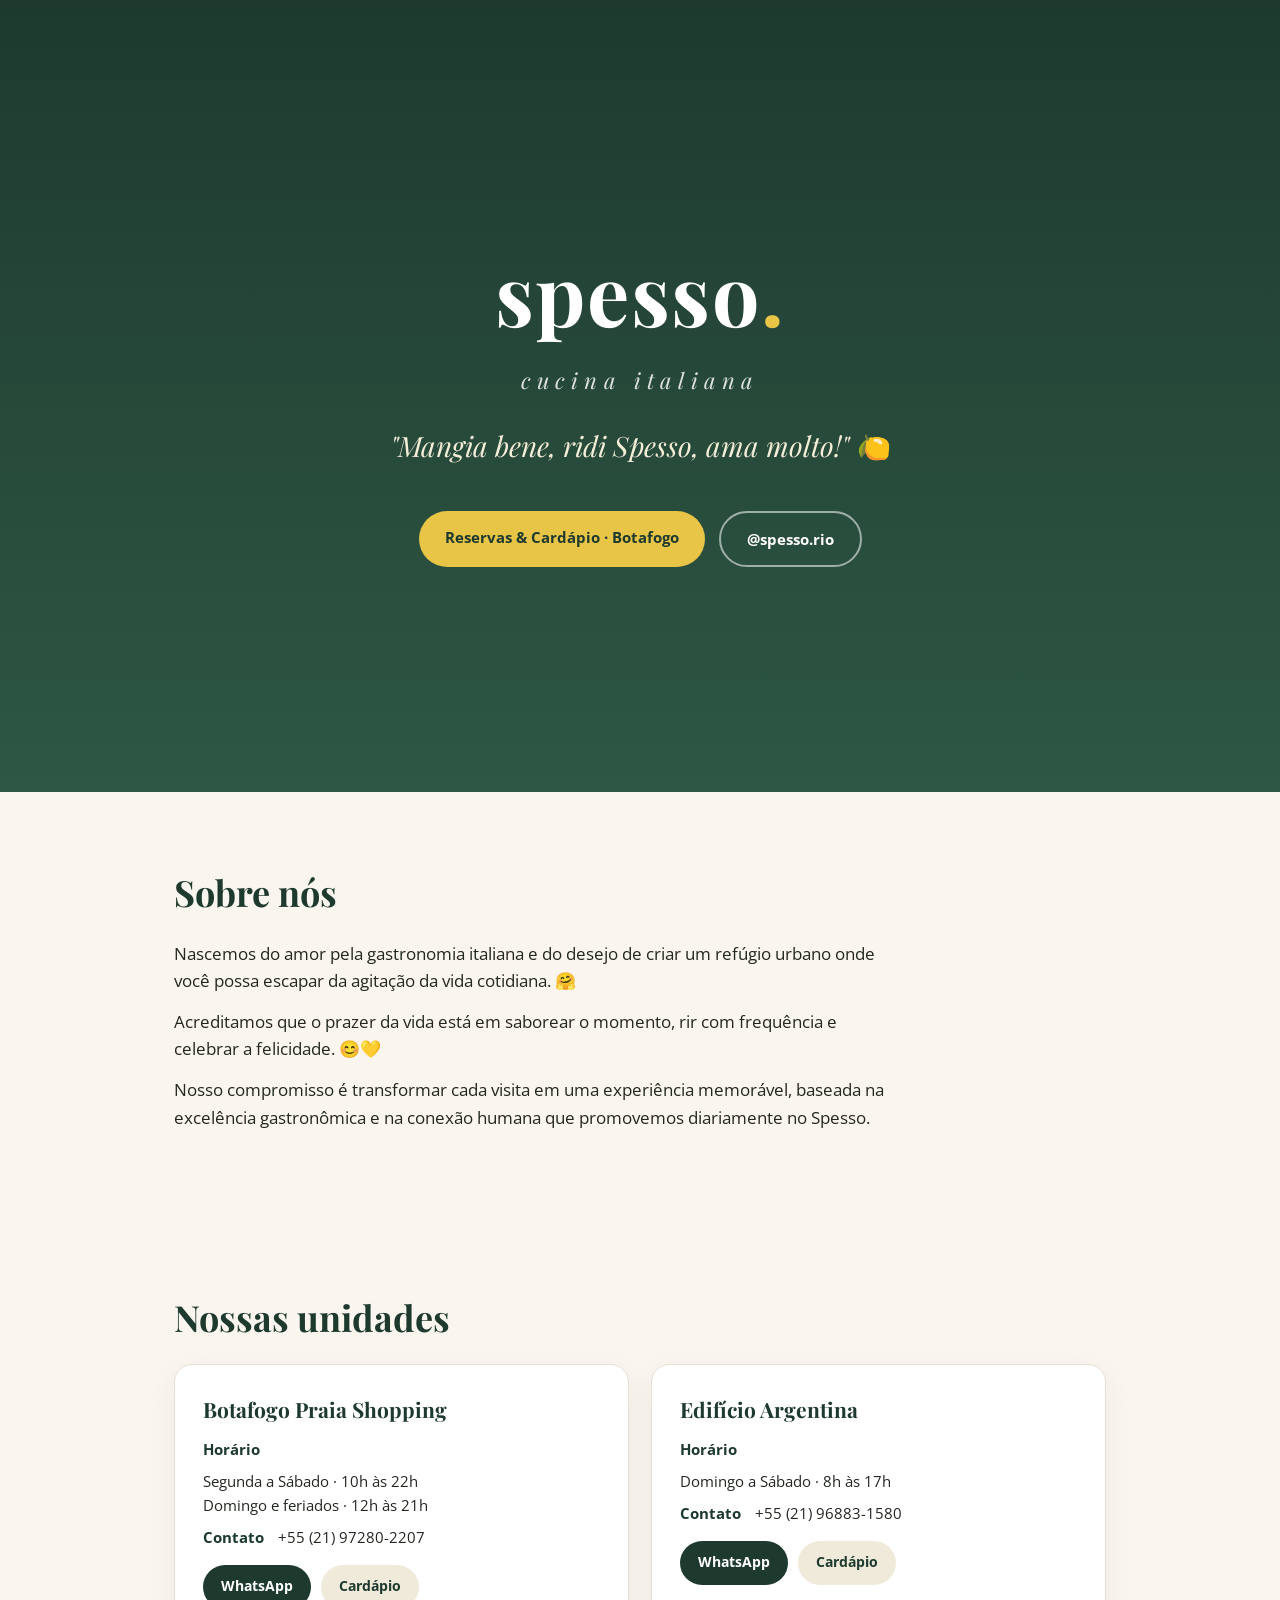
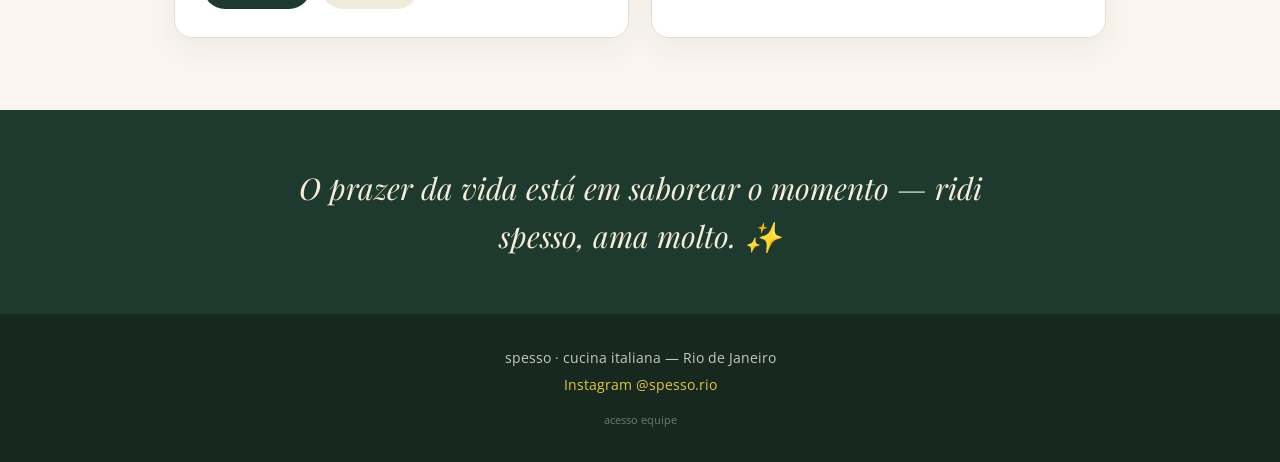
==== index.html @ 08207514 "Site institucional do Spesso — conteúdo real resgatado do arquivo de 07/06/2026 Co-Authored-By: Clau" ====
<!DOCTYPE html>
<html lang="pt-BR">
<head>
<meta charset="UTF-8"/>
<meta name="viewport" content="width=device-width,initial-scale=1"/>
<title>spesso · cucina italiana</title>
<meta name="description" content="Mangia bene, ridi Spesso, ama molto! Nascemos do amor pela gastronomia italiana e do desejo de criar um refúgio urbano. Botafogo Praia Shopping e Edifício Argentina — Rio de Janeiro."/>
<meta property="og:title" content="spesso · cucina italiana"/>
<meta property="og:description" content="Mangia bene, ridi Spesso, ama molto! 🍋 Cozinha italiana no Rio — Botafogo Praia Shopping e Edifício Argentina."/>
<meta name="theme-color" content="#1E3A2F"/>
<link rel="preconnect" href="https://fonts.googleapis.com"/>
<link href="https://fonts.googleapis.com/css2?family=Playfair+Display:ital,wght@0,500;0,700;1,500&family=Open+Sans:wght@400;600;700&display=swap" rel="stylesheet"/>
<style>
:root{--verde:#1E3A2F;--verde-claro:#2E5744;--creme:#FAF6EF;--limao:#E8C547;--tinta:#22271F;--sub:#6B7265;}
*{box-sizing:border-box;margin:0;padding:0;}
body{font-family:'Open Sans',sans-serif;background:var(--creme);color:var(--tinta);line-height:1.6;}
.hero{min-height:88vh;display:flex;flex-direction:column;align-items:center;justify-content:center;text-align:center;
  background:linear-gradient(180deg,var(--verde) 0%,var(--verde-claro) 100%);color:#fff;padding:48px 24px;}
.hero .marca{font-family:'Playfair Display',serif;font-weight:700;font-size:clamp(44px,9vw,84px);letter-spacing:.02em;}
.hero .marca span{color:var(--limao);}
.hero .cucina{font-family:'Playfair Display',serif;font-style:italic;font-size:clamp(16px,3vw,22px);opacity:.85;margin-top:4px;letter-spacing:.28em;text-transform:lowercase;}
.hero .slogan{font-family:'Playfair Display',serif;font-style:italic;font-size:clamp(19px,3.6vw,28px);margin:26px auto 8px;max-width:620px;color:#F4EDD8;}
.hero .cta{display:flex;gap:14px;flex-wrap:wrap;justify-content:center;margin-top:34px;}
.btn{display:inline-block;padding:14px 26px;border-radius:999px;font-weight:700;font-size:15px;text-decoration:none;transition:transform .15s ease;}
.btn:hover{transform:translateY(-2px);}
.btn-limao{background:var(--limao);color:var(--verde);}
.btn-borda{border:2px solid rgba(255,255,255,.55);color:#fff;}
section{max-width:980px;margin:0 auto;padding:72px 24px;}
h2{font-family:'Playfair Display',serif;font-size:clamp(26px,4.5vw,36px);color:var(--verde);margin-bottom:18px;}
.sobre p{font-size:17px;max-width:720px;margin-bottom:14px;}
.unidades{display:grid;grid-template-columns:repeat(auto-fit,minmax(280px,1fr));gap:22px;margin-top:10px;}
.unidade{background:#fff;border:1px solid #E7E0D2;border-radius:18px;padding:28px;box-shadow:0 10px 30px rgba(30,58,47,.06);}
.unidade h3{font-family:'Playfair Display',serif;color:var(--verde);font-size:21px;margin-bottom:10px;}
.unidade .linha{display:flex;gap:10px;align-items:flex-start;margin:8px 0;font-size:15px;color:var(--tinta);}
.unidade .linha b{color:var(--verde);}
.unidade .acoes{display:flex;gap:10px;flex-wrap:wrap;margin-top:16px;}
.btn-verde{background:var(--verde);color:#fff;font-size:13.5px;padding:11px 18px;}
.btn-suave{background:#F0EADB;color:var(--verde);font-size:13.5px;padding:11px 18px;}
.faixa{background:var(--verde);color:#F4EDD8;text-align:center;padding:54px 24px;}
.faixa .frase{font-family:'Playfair Display',serif;font-style:italic;font-size:clamp(20px,3.6vw,30px);max-width:700px;margin:0 auto;}
footer{background:#17281F;color:rgba(255,255,255,.75);text-align:center;padding:34px 24px;font-size:13.5px;}
footer a{color:var(--limao);text-decoration:none;}
footer .equipe{display:block;margin-top:14px;font-size:11px;opacity:.5;}
footer .equipe a{color:inherit;}
@media (prefers-reduced-motion: reduce){*{transition:none!important;}}
</style>
</head>
<body>

<div class="hero">
  <div class="marca">spesso<span>.</span></div>
  <div class="cucina">cucina italiana</div>
  <p class="slogan">"Mangia bene, ridi Spesso, ama molto!" 🍋</p>
  <div class="cta">
    <a class="btn btn-limao" href="https://wa.me/5521972802207" rel="noopener">Reservas & Cardápio · Botafogo</a>
    <a class="btn btn-borda" href="https://instagram.com/spesso.rio" rel="noopener">@spesso.rio</a>
  </div>
</div>

<section class="sobre">
  <h2>Sobre nós</h2>
  <p>Nascemos do amor pela gastronomia italiana e do desejo de criar um refúgio urbano onde você possa escapar da agitação da vida cotidiana. 🤗</p>
  <p>Acreditamos que o prazer da vida está em saborear o momento, rir com frequência e celebrar a felicidade. 😊💛</p>
  <p>Nosso compromisso é transformar cada visita em uma experiência memorável, baseada na excelência gastronômica e na conexão humana que promovemos diariamente no Spesso.</p>
</section>

<section>
  <h2>Nossas unidades</h2>
  <div class="unidades">
    <div class="unidade">
      <h3>Botafogo Praia Shopping</h3>
      <div class="linha"><b>Horário</b></div>
      <div class="linha">Segunda a Sábado · 10h às 22h<br/>Domingo e feriados · 12h às 21h</div>
      <div class="linha"><b>Contato</b>&nbsp;+55 (21) 97280-2207</div>
      <div class="acoes">
        <a class="btn btn-verde" href="https://wa.me/5521972802207" rel="noopener">WhatsApp</a>
        <a class="btn btn-suave" href="https://wa.me/5521972802207?text=Ol%C3%A1!%20Quero%20ver%20o%20card%C3%A1pio%20%F0%9F%98%8A" rel="noopener">Cardápio</a>
      </div>
    </div>
    <div class="unidade">
      <h3>Edifício Argentina</h3>
      <div class="linha"><b>Horário</b></div>
      <div class="linha">Domingo a Sábado · 8h às 17h</div>
      <div class="linha"><b>Contato</b>&nbsp;+55 (21) 96883-1580</div>
      <div class="acoes">
        <a class="btn btn-verde" href="https://wa.me/5521968831580" rel="noopener">WhatsApp</a>
        <a class="btn btn-suave" href="https://wa.me/5521968831580?text=Ol%C3%A1!%20Quero%20ver%20o%20card%C3%A1pio%20%F0%9F%98%8A" rel="noopener">Cardápio</a>
      </div>
    </div>
  </div>
</section>

<div class="faixa">
  <p class="frase">O prazer da vida está em saborear o momento — ridi spesso, ama molto. ✨</p>
</div>

<footer>
  <div>spesso · cucina italiana — Rio de Janeiro</div>
  <div style="margin-top:6px;"><a href="https://instagram.com/spesso.rio" rel="noopener">Instagram @spesso.rio</a></div>
  <span class="equipe"><a href="https://skaive.spesso.com.br" rel="noopener">acesso equipe</a></span>
</footer>

</body>
</html>
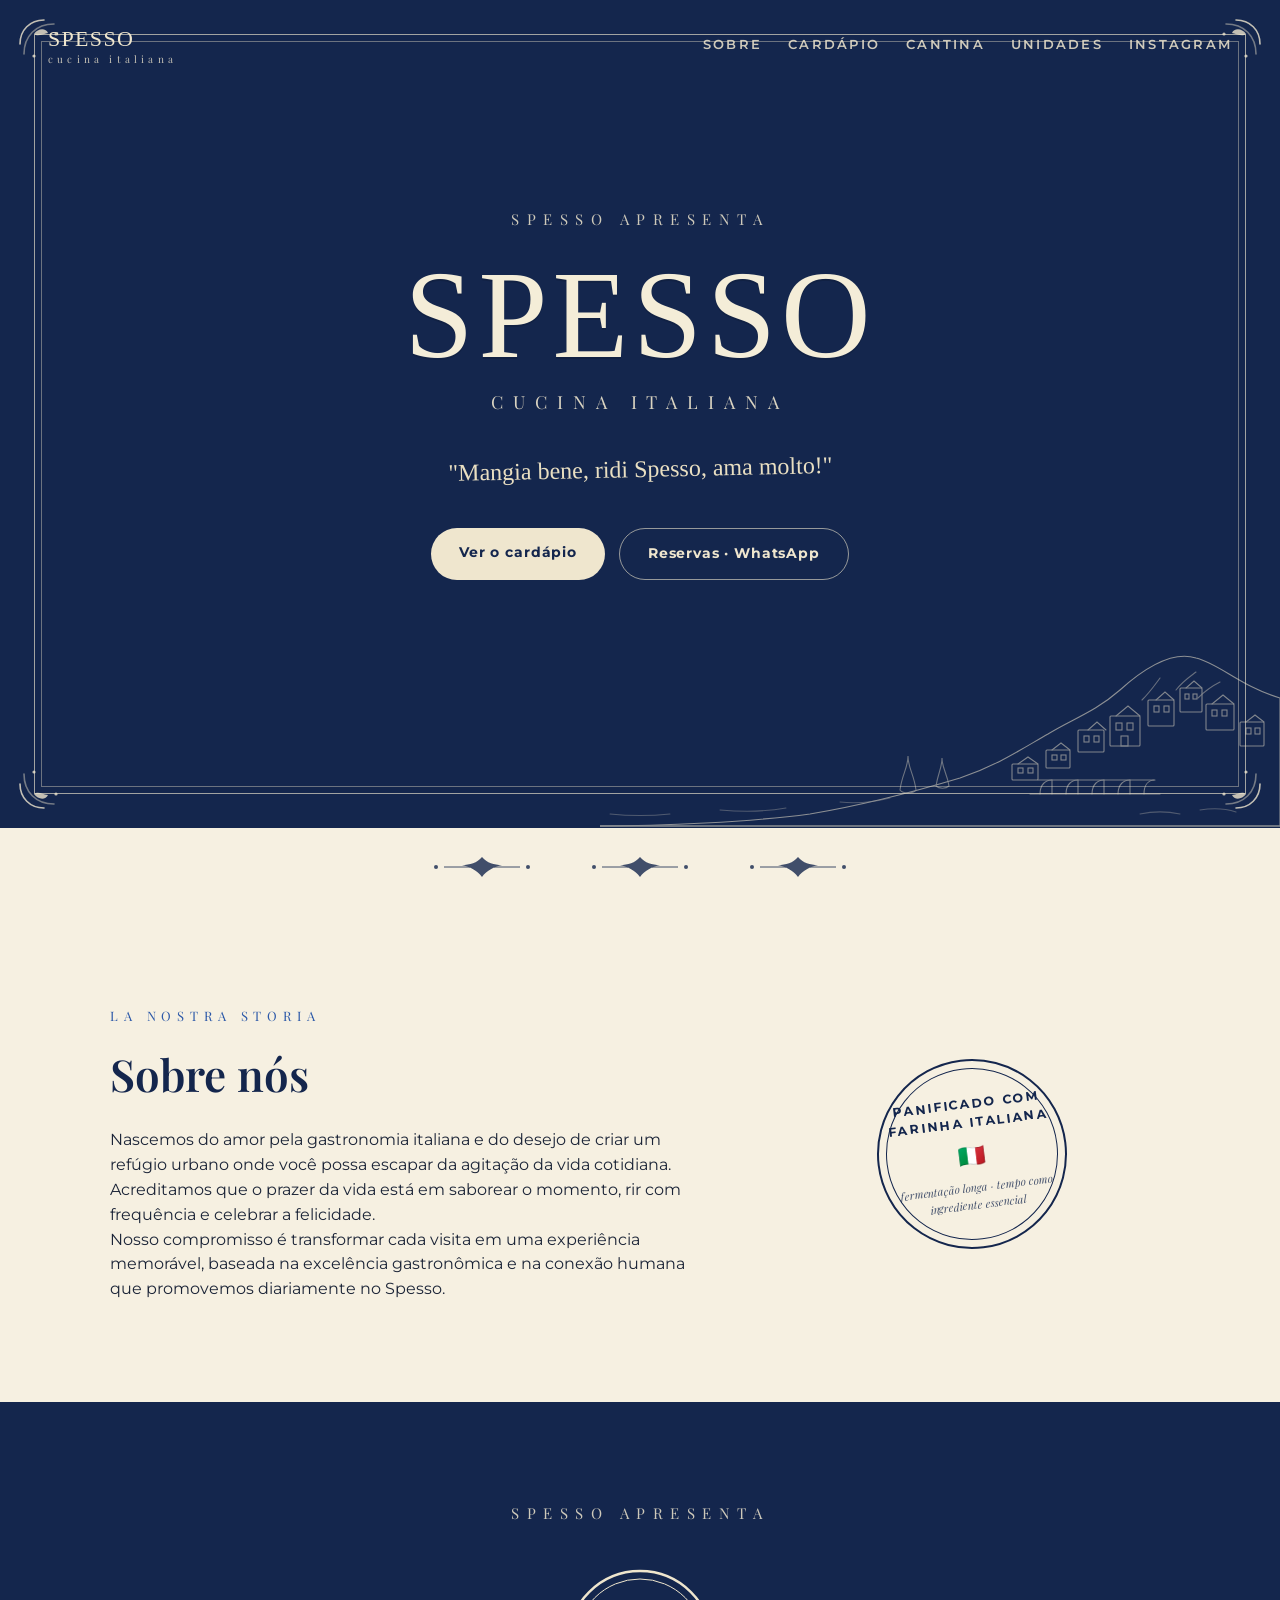
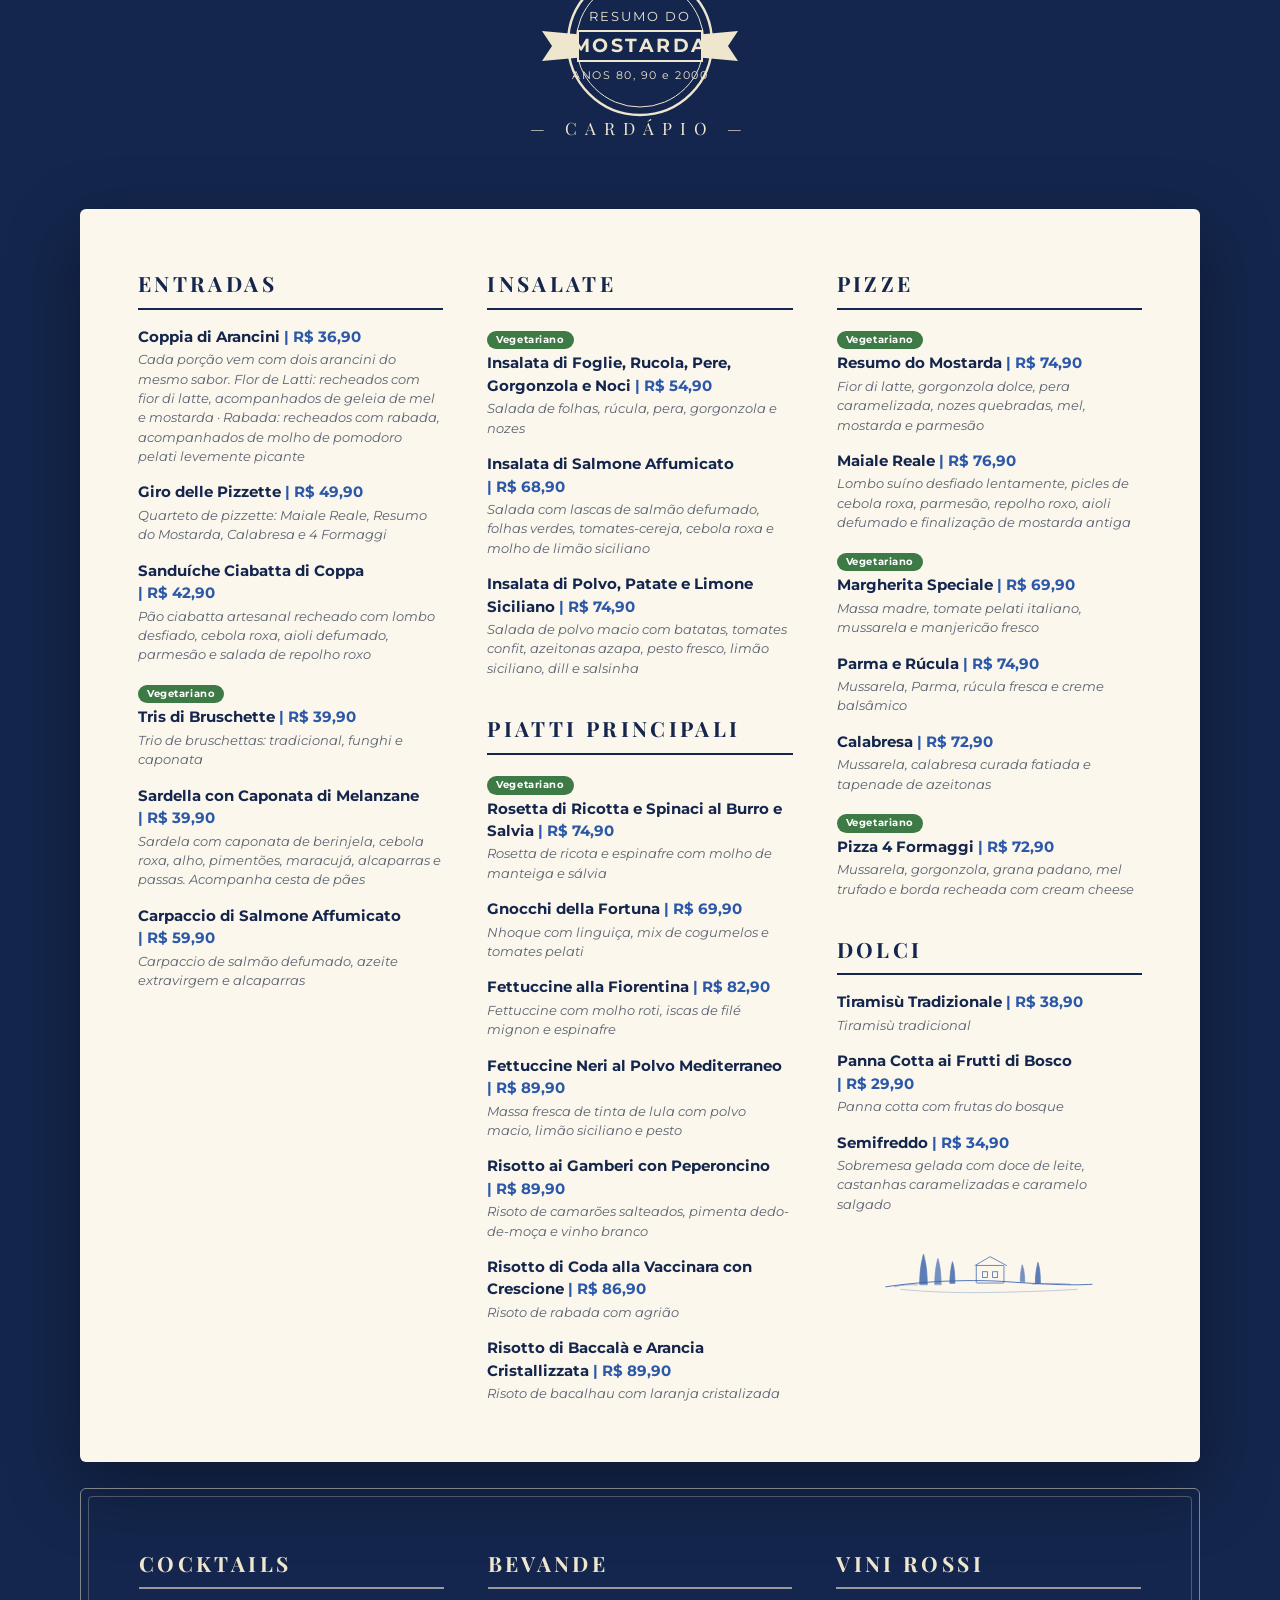
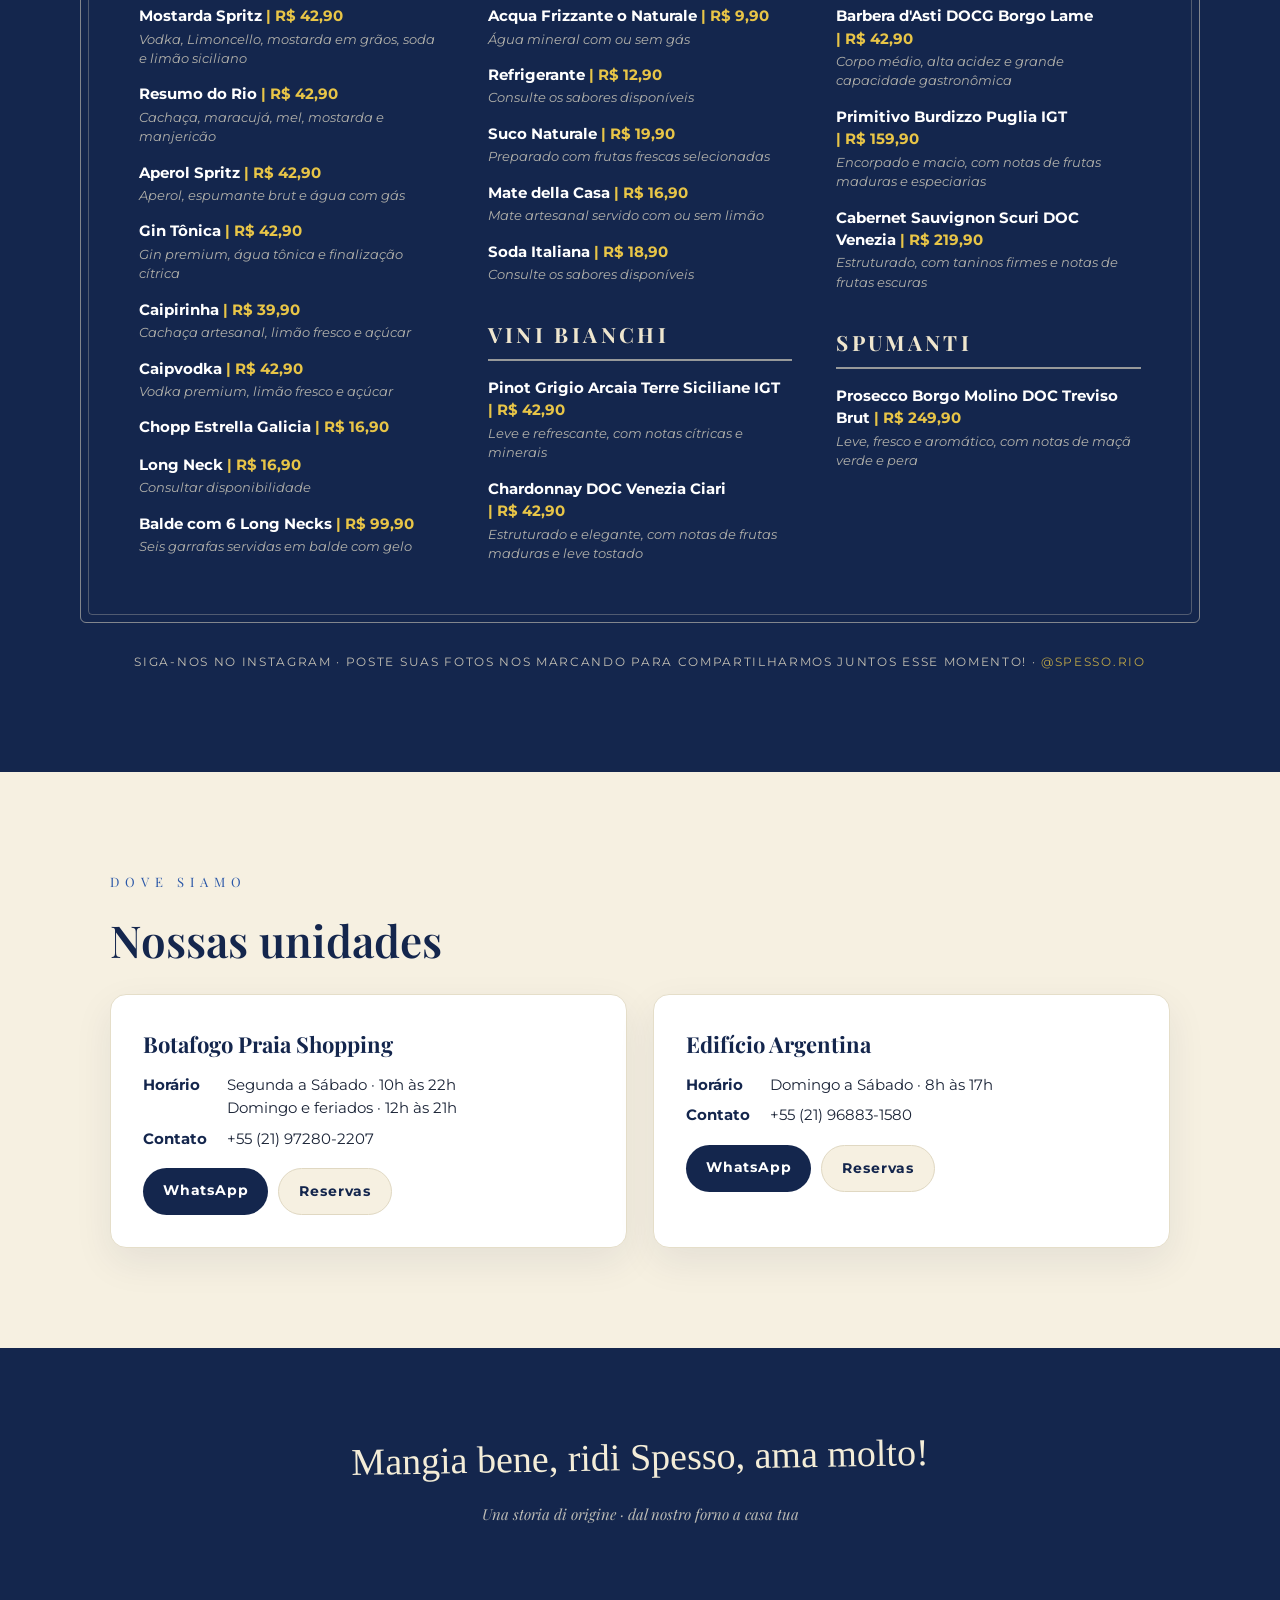
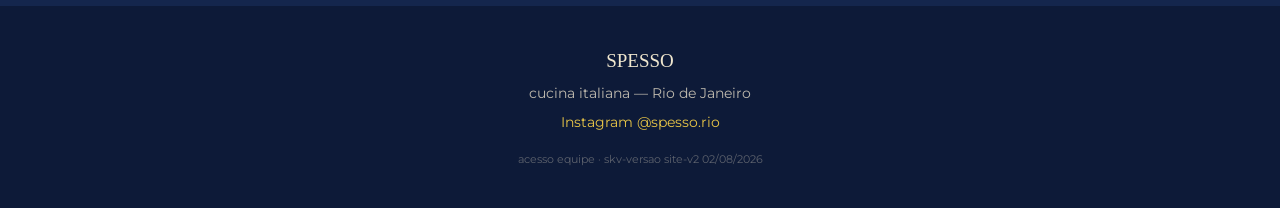
==== commit e3e055a1: "Site novo com a identidade do cardapio Resumo do Mostarda Azul-marinho + creme, ornamentos, selo do " ====
--- a/index.html
+++ b/index.html
@@ -4,100 +4,462 @@
 <meta charset="UTF-8"/>
 <meta name="viewport" content="width=device-width,initial-scale=1"/>
 <title>spesso · cucina italiana</title>
-<meta name="description" content="Mangia bene, ridi Spesso, ama molto! Nascemos do amor pela gastronomia italiana e do desejo de criar um refúgio urbano. Botafogo Praia Shopping e Edifício Argentina — Rio de Janeiro."/>
+<meta name="description" content="Mangia bene, ridi Spesso, ama molto! Cozinha italiana no Rio de Janeiro — Botafogo Praia Shopping e Edifício Argentina. Conheça o cardápio Resumo do Mostarda."/>
 <meta property="og:title" content="spesso · cucina italiana"/>
 <meta property="og:description" content="Mangia bene, ridi Spesso, ama molto! 🍋 Cozinha italiana no Rio — Botafogo Praia Shopping e Edifício Argentina."/>
-<meta name="theme-color" content="#1E3A2F"/>
+<meta name="theme-color" content="#14264D"/>
+<link rel="icon" href="data:image/svg+xml,<svg xmlns='http://www.w3.org/2000/svg' viewBox='0 0 100 100'><text y='.9em' font-size='90'>🍋</text></svg>"/>
 <link rel="preconnect" href="https://fonts.googleapis.com"/>
-<link href="https://fonts.googleapis.com/css2?family=Playfair+Display:ital,wght@0,500;0,700;1,500&family=Open+Sans:wght@400;600;700&display=swap" rel="stylesheet"/>
+<link rel="preconnect" href="https://fonts.gstatic.com" crossorigin/>
+<link href="https://fonts.googleapis.com/css2?family=Playfair+Display:ital,wght@0,500;0,600;0,700;1,500&family=Montserrat:ital,wght@0,400;0,600;0,700;1,400&family=Permanent+Marker&display=swap" rel="stylesheet"/>
 <style>
-:root{--verde:#1E3A2F;--verde-claro:#2E5744;--creme:#FAF6EF;--limao:#E8C547;--tinta:#22271F;--sub:#6B7265;}
+:root{
+  --navy:#14264D; --navy-deep:#0D1A38; --navy-line:#1E3563;
+  --paper:#F6F0E1; --paper-hi:#FBF7EC; --cream:#EFE6CE;
+  --tile:#2B58A8; --ink:#1B2437; --sub:#5C6373; --veg:#3E7A46;
+}
 *{box-sizing:border-box;margin:0;padding:0;}
-body{font-family:'Open Sans',sans-serif;background:var(--creme);color:var(--tinta);line-height:1.6;}
-.hero{min-height:88vh;display:flex;flex-direction:column;align-items:center;justify-content:center;text-align:center;
-  background:linear-gradient(180deg,var(--verde) 0%,var(--verde-claro) 100%);color:#fff;padding:48px 24px;}
-.hero .marca{font-family:'Playfair Display',serif;font-weight:700;font-size:clamp(44px,9vw,84px);letter-spacing:.02em;}
-.hero .marca span{color:var(--limao);}
-.hero .cucina{font-family:'Playfair Display',serif;font-style:italic;font-size:clamp(16px,3vw,22px);opacity:.85;margin-top:4px;letter-spacing:.28em;text-transform:lowercase;}
-.hero .slogan{font-family:'Playfair Display',serif;font-style:italic;font-size:clamp(19px,3.6vw,28px);margin:26px auto 8px;max-width:620px;color:#F4EDD8;}
-.hero .cta{display:flex;gap:14px;flex-wrap:wrap;justify-content:center;margin-top:34px;}
-.btn{display:inline-block;padding:14px 26px;border-radius:999px;font-weight:700;font-size:15px;text-decoration:none;transition:transform .15s ease;}
+html{scroll-behavior:smooth;}
+body{font-family:'Montserrat',sans-serif;background:var(--paper);color:var(--ink);line-height:1.55;}
+a{color:inherit;}
+
+/* ---------- NAV ---------- */
+nav{position:absolute;top:0;left:0;right:0;z-index:10;display:flex;align-items:center;justify-content:space-between;
+  padding:22px clamp(18px,4vw,48px);color:var(--cream);}
+nav .logo{font-family:'Permanent Marker',cursive;font-size:22px;letter-spacing:.06em;text-decoration:none;}
+nav .logo small{font-family:'Playfair Display',serif;font-size:10px;letter-spacing:.42em;display:block;margin-top:-4px;text-transform:lowercase;opacity:.8;}
+nav ul{display:flex;gap:26px;list-style:none;font-size:12.5px;font-weight:600;letter-spacing:.18em;text-transform:uppercase;}
+nav ul a{text-decoration:none;opacity:.85;}
+nav ul a:hover{opacity:1;color:#fff;}
+@media(max-width:760px){nav ul{display:none;}}
+
+/* ---------- HERO ---------- */
+.hero{position:relative;background:var(--navy);color:var(--cream);min-height:92vh;
+  display:flex;align-items:center;justify-content:center;text-align:center;overflow:hidden;padding:110px 20px 150px;}
+.hero .frame{position:absolute;inset:clamp(14px,3vw,34px);border:1.5px solid rgba(239,230,206,.65);pointer-events:none;}
+.hero .frame::after{content:"";position:absolute;inset:6px;border:.75px solid rgba(239,230,206,.4);}
+.corner{position:absolute;width:54px;height:54px;color:rgba(239,230,206,.8);}
+.corner.tl{top:14px;left:14px;} .corner.tr{top:14px;right:14px;transform:scaleX(-1);}
+.corner.bl{bottom:14px;left:14px;transform:scaleY(-1);} .corner.br{bottom:14px;right:14px;transform:scale(-1);}
+.hero-inner{position:relative;max-width:760px;}
+.apresenta{font-family:'Playfair Display',serif;font-size:clamp(12px,2vw,15px);letter-spacing:.5em;text-transform:uppercase;opacity:.85;margin-bottom:26px;}
+.wordmark{font-family:'Permanent Marker',cursive;font-size:clamp(64px,13vw,124px);line-height:.95;letter-spacing:.04em;color:#F4EDD8;text-shadow:0 2px 0 rgba(0,0,0,.12);}
+.wordmark-sub{font-family:'Playfair Display',serif;font-size:clamp(13px,2.4vw,18px);letter-spacing:.55em;text-transform:uppercase;margin-top:14px;opacity:.9;}
+.slogan{font-family:'Permanent Marker',cursive;font-size:clamp(17px,3vw,24px);margin:34px auto 0;max-width:520px;color:#E9DFC2;transform:rotate(-1.2deg);}
+.hero .cta{display:flex;gap:14px;flex-wrap:wrap;justify-content:center;margin-top:40px;}
+.btn{display:inline-block;padding:14px 28px;border-radius:999px;font-weight:700;font-size:14px;letter-spacing:.06em;text-decoration:none;transition:transform .15s ease, background .15s ease;}
 .btn:hover{transform:translateY(-2px);}
-.btn-limao{background:var(--limao);color:var(--verde);}
-.btn-borda{border:2px solid rgba(255,255,255,.55);color:#fff;}
-section{max-width:980px;margin:0 auto;padding:72px 24px;}
-h2{font-family:'Playfair Display',serif;font-size:clamp(26px,4.5vw,36px);color:var(--verde);margin-bottom:18px;}
-.sobre p{font-size:17px;max-width:720px;margin-bottom:14px;}
-.unidades{display:grid;grid-template-columns:repeat(auto-fit,minmax(280px,1fr));gap:22px;margin-top:10px;}
-.unidade{background:#fff;border:1px solid #E7E0D2;border-radius:18px;padding:28px;box-shadow:0 10px 30px rgba(30,58,47,.06);}
-.unidade h3{font-family:'Playfair Display',serif;color:var(--verde);font-size:21px;margin-bottom:10px;}
-.unidade .linha{display:flex;gap:10px;align-items:flex-start;margin:8px 0;font-size:15px;color:var(--tinta);}
-.unidade .linha b{color:var(--verde);}
-.unidade .acoes{display:flex;gap:10px;flex-wrap:wrap;margin-top:16px;}
-.btn-verde{background:var(--verde);color:#fff;font-size:13.5px;padding:11px 18px;}
-.btn-suave{background:#F0EADB;color:var(--verde);font-size:13.5px;padding:11px 18px;}
-.faixa{background:var(--verde);color:#F4EDD8;text-align:center;padding:54px 24px;}
-.faixa .frase{font-family:'Playfair Display',serif;font-style:italic;font-size:clamp(20px,3.6vw,30px);max-width:700px;margin:0 auto;}
-footer{background:#17281F;color:rgba(255,255,255,.75);text-align:center;padding:34px 24px;font-size:13.5px;}
-footer a{color:var(--limao);text-decoration:none;}
-footer .equipe{display:block;margin-top:14px;font-size:11px;opacity:.5;}
+.btn-cream{background:var(--cream);color:var(--navy);}
+.btn-line{border:1.5px solid rgba(239,230,206,.6);color:var(--cream);}
+.btn-line:hover{background:rgba(239,230,206,.12);}
+.coast{position:absolute;bottom:0;right:0;width:min(680px,88vw);opacity:.55;pointer-events:none;}
+
+/* ---------- ORNAMENT BAND ---------- */
+.band{background:var(--paper);display:flex;justify-content:center;gap:38px;padding:26px 0;overflow:hidden;color:var(--navy);}
+.band svg{flex:none;opacity:.8;}
+
+/* ---------- SOBRE ---------- */
+section{padding:clamp(56px,9vw,100px) 24px;}
+.wrap{max-width:1060px;margin:0 auto;}
+.kicker{font-family:'Playfair Display',serif;font-size:13px;letter-spacing:.45em;text-transform:uppercase;color:var(--tile);margin-bottom:14px;}
+h2{font-family:'Playfair Display',serif;font-size:clamp(30px,5vw,44px);color:var(--navy);margin-bottom:20px;font-weight:600;}
+.sobre-grid{display:grid;grid-template-columns:1.2fr .8fr;gap:clamp(30px,6vw,70px);align-items:center;}
+@media(max-width:820px){.sobre-grid{grid-template-columns:1fr;}}
+.sobre p{font-size:16.5px;margin-bottom:14px;color:#333B4E;}
+.stamp{justify-self:center;width:190px;height:190px;border-radius:50%;border:2px solid var(--navy);display:flex;flex-direction:column;
+  align-items:center;justify-content:center;text-align:center;gap:6px;color:var(--navy);position:relative;transform:rotate(-7deg);}
+.stamp::after{content:"";position:absolute;inset:7px;border:.9px solid var(--navy);border-radius:50%;}
+.stamp b{font-size:12.5px;letter-spacing:.14em;line-height:1.5;}
+.stamp .it{font-size:22px;letter-spacing:.1em;}
+.stamp span{font-family:'Playfair Display',serif;font-style:italic;font-size:11px;opacity:.75;}
+
+/* ---------- CARDÁPIO ---------- */
+.menu-sec{background:var(--navy);color:var(--cream);position:relative;}
+.menu-head{text-align:center;margin-bottom:clamp(36px,6vw,64px);}
+.menu-head .apresenta{margin-bottom:30px;}
+.badge{width:min(300px,74vw);margin:0 auto;display:block;}
+.menu-head .card-lbl{font-family:'Playfair Display',serif;letter-spacing:.5em;text-transform:uppercase;font-size:clamp(14px,2.4vw,19px);margin-top:30px;}
+.menu-head .card-lbl::before,.menu-head .card-lbl::after{content:"—";margin:0 14px;opacity:.6;}
+.paper-panel{background:var(--paper-hi);color:var(--ink);border-radius:6px;padding:clamp(28px,5vw,58px);
+  box-shadow:0 24px 70px rgba(0,0,0,.35);max-width:1120px;margin:0 auto;}
+.mcols{column-count:3;column-gap:44px;}
+@media(max-width:1000px){.mcols{column-count:2;}}
+@media(max-width:660px){.mcols{column-count:1;}}
+.mcat{break-inside:avoid;margin-bottom:34px;}
+.mcat h3{font-family:'Playfair Display',serif;font-size:21px;letter-spacing:.16em;color:var(--navy);border-bottom:2px solid var(--navy);
+  padding-bottom:8px;margin-bottom:16px;text-transform:uppercase;}
+.item{break-inside:avoid;margin-bottom:15px;}
+.item .nm{font-weight:700;font-size:14.5px;color:var(--navy);}
+.item .nm .pr{font-weight:700;color:var(--tile);white-space:nowrap;}
+.item .ds{font-size:12.5px;font-style:italic;color:var(--sub);margin-top:2px;}
+.tag-veg{display:inline-block;background:var(--veg);color:#fff;font-size:9.5px;font-weight:700;letter-spacing:.06em;
+  padding:2px 9px;border-radius:999px;margin-bottom:3px;text-transform:capitalize;}
+.paisagem{display:block;width:min(340px,70%);margin:6px auto 0;opacity:.9;}
+
+/* navy drinks panel */
+.navy-panel{max-width:1120px;margin:26px auto 0;border:1.5px solid rgba(239,230,206,.5);border-radius:6px;
+  padding:clamp(28px,5vw,58px);position:relative;}
+.navy-panel::after{content:"";position:absolute;inset:7px;border:.75px solid rgba(239,230,206,.28);border-radius:4px;pointer-events:none;}
+.navy-panel .mcat h3{color:var(--cream);border-color:rgba(239,230,206,.6);}
+.navy-panel .item .nm{color:#fff;}
+.navy-panel .item .nm .pr{color:#E8C547;}
+.navy-panel .item .ds{color:rgba(239,230,206,.72);}
+.menu-note{max-width:1120px;margin:30px auto 0;display:flex;gap:16px;align-items:center;justify-content:center;
+  font-size:12px;letter-spacing:.14em;text-transform:uppercase;opacity:.8;text-align:center;flex-wrap:wrap;}
+
+/* ---------- UNIDADES ---------- */
+.unidades{display:grid;grid-template-columns:repeat(auto-fit,minmax(300px,1fr));gap:26px;margin-top:10px;}
+.unidade{background:#fff;border:1px solid #E5DEC9;border-radius:16px;padding:32px;box-shadow:0 14px 38px rgba(20,38,77,.08);}
+.unidade h3{font-family:'Playfair Display',serif;color:var(--navy);font-size:22px;margin-bottom:12px;}
+.unidade .linha{display:flex;gap:10px;margin:7px 0;font-size:15px;}
+.unidade .linha b{color:var(--navy);min-width:74px;}
+.unidade .acoes{display:flex;gap:10px;flex-wrap:wrap;margin-top:18px;}
+.btn-navy{background:var(--navy);color:#fff;font-size:13.5px;padding:12px 20px;}
+.btn-soft{background:var(--paper);color:var(--navy);font-size:13.5px;padding:12px 20px;border:1px solid #E0D8C2;}
+
+/* ---------- FAIXA ---------- */
+.faixa{background:var(--navy);color:#F4EDD8;text-align:center;padding:clamp(50px,8vw,80px) 24px;position:relative;overflow:hidden;}
+.faixa .frase{font-family:'Permanent Marker',cursive;font-size:clamp(22px,4.4vw,38px);max-width:760px;margin:0 auto;transform:rotate(-1deg);}
+.faixa .sotto{font-family:'Playfair Display',serif;font-style:italic;font-size:15px;opacity:.75;margin-top:16px;}
+
+/* ---------- FOOTER ---------- */
+footer{background:var(--navy-deep);color:rgba(239,230,206,.78);text-align:center;padding:40px 24px;font-size:13.5px;}
+footer .fm{font-family:'Permanent Marker',cursive;font-size:19px;color:var(--cream);margin-bottom:8px;}
+footer a{color:#E8C547;text-decoration:none;}
+footer .equipe{display:block;margin-top:18px;font-size:11px;opacity:.45;}
 footer .equipe a{color:inherit;}
 @media (prefers-reduced-motion: reduce){*{transition:none!important;}}
 </style>
 </head>
 <body>
 
-<div class="hero">
-  <div class="marca">spesso<span>.</span></div>
-  <div class="cucina">cucina italiana</div>
-  <p class="slogan">"Mangia bene, ridi Spesso, ama molto!" 🍋</p>
-  <div class="cta">
-    <a class="btn btn-limao" href="https://wa.me/5521972802207" rel="noopener">Reservas & Cardápio · Botafogo</a>
-    <a class="btn btn-borda" href="https://instagram.com/spesso.rio" rel="noopener">@spesso.rio</a>
-  </div>
+<!-- ============ NAV ============ -->
+<nav>
+  <a class="logo" href="#">SPESSO<small>cucina italiana</small></a>
+  <ul>
+    <li><a href="#sobre">Sobre</a></li>
+    <li><a href="#cardapio">Cardápio</a></li>
+    <li><a href="#cantina">Cantina</a></li>
+    <li><a href="#unidades">Unidades</a></li>
+    <li><a href="https://instagram.com/spesso.rio" rel="noopener">Instagram</a></li>
+  </ul>
+</nav>
+
+<!-- ============ HERO ============ -->
+<header class="hero">
+  <div class="frame"></div>
+  <svg class="corner tl" viewBox="0 0 54 54" fill="none" stroke="currentColor" stroke-width="1.6" stroke-linecap="round">
+    <path d="M6 30 C6 16 16 6 30 6"/>
+    <path d="M10 40 C10 22 22 10 40 10" opacity=".55"/>
+    <path d="M20 20 c4 -6 12 -6 14 -1 c-6 1 -10 4 -14 1z" fill="currentColor" stroke="none"/>
+    <circle cx="42" cy="20" r="1.6" fill="currentColor" stroke="none"/>
+    <circle cx="20" cy="42" r="1.6" fill="currentColor" stroke="none"/>
+  </svg>
+  <svg class="corner tr" viewBox="0 0 54 54" fill="none" stroke="currentColor" stroke-width="1.6" stroke-linecap="round">
+    <path d="M6 30 C6 16 16 6 30 6"/>
+    <path d="M10 40 C10 22 22 10 40 10" opacity=".55"/>
+    <path d="M20 20 c4 -6 12 -6 14 -1 c-6 1 -10 4 -14 1z" fill="currentColor" stroke="none"/>
+    <circle cx="42" cy="20" r="1.6" fill="currentColor" stroke="none"/>
+    <circle cx="20" cy="42" r="1.6" fill="currentColor" stroke="none"/>
+  </svg>
+  <svg class="corner bl" viewBox="0 0 54 54" fill="none" stroke="currentColor" stroke-width="1.6" stroke-linecap="round">
+    <path d="M6 30 C6 16 16 6 30 6"/>
+    <path d="M10 40 C10 22 22 10 40 10" opacity=".55"/>
+    <path d="M20 20 c4 -6 12 -6 14 -1 c-6 1 -10 4 -14 1z" fill="currentColor" stroke="none"/>
+    <circle cx="42" cy="20" r="1.6" fill="currentColor" stroke="none"/>
+    <circle cx="20" cy="42" r="1.6" fill="currentColor" stroke="none"/>
+  </svg>
+  <svg class="corner br" viewBox="0 0 54 54" fill="none" stroke="currentColor" stroke-width="1.6" stroke-linecap="round">
+    <path d="M6 30 C6 16 16 6 30 6"/>
+    <path d="M10 40 C10 22 22 10 40 10" opacity=".55"/>
+    <path d="M20 20 c4 -6 12 -6 14 -1 c-6 1 -10 4 -14 1z" fill="currentColor" stroke="none"/>
+    <circle cx="42" cy="20" r="1.6" fill="currentColor" stroke="none"/>
+    <circle cx="20" cy="42" r="1.6" fill="currentColor" stroke="none"/>
+  </svg>
+
+  <div class="hero-inner">
+    <div class="apresenta">Spesso apresenta</div>
+    <div class="wordmark">SPESSO</div>
+    <div class="wordmark-sub">cucina italiana</div>
+    <p class="slogan">"Mangia bene, ridi Spesso, ama molto!"</p>
+    <div class="cta">
+      <a class="btn btn-cream" href="#cardapio">Ver o cardápio</a>
+      <a class="btn btn-line" href="https://wa.me/5521972802207" rel="noopener">Reservas · WhatsApp</a>
+    </div>
+  </div>
+
+  <!-- costa italiana em traço -->
+  <svg class="coast" viewBox="0 0 680 190" fill="none" stroke="#EFE6CE" stroke-width="1.1" stroke-linecap="round">
+    <path d="M0 188 L680 188" stroke-width="1.4"/>
+    <path d="M680 188 V60 C640 48 620 26 596 20 C570 12 540 34 520 52 C495 74 470 82 448 96 C420 112 396 128 360 140 C320 152 270 166 210 176 C150 184 60 188 0 188"/>
+    <path d="M596 34 c-8 6 -14 10 -20 18 M560 40 c-6 8 -10 14 -18 22 M620 44 c-8 4 -16 10 -22 16" opacity=".7"/>
+    <g opacity=".9">
+      <rect x="478" y="92" width="26" height="22" rx="1"/><rect x="484" y="98" width="5" height="6"/><rect x="494" y="98" width="5" height="6"/>
+      <rect x="510" y="78" width="30" height="30" rx="1"/><rect x="516" y="85" width="6" height="7"/><rect x="527" y="85" width="6" height="7"/><rect x="521" y="98" width="7" height="10"/>
+      <rect x="548" y="62" width="26" height="26" rx="1"/><rect x="554" y="68" width="5" height="6"/><rect x="564" y="68" width="5" height="6"/>
+      <rect x="580" y="50" width="22" height="24" rx="1"/><rect x="585" y="56" width="4" height="5"/><rect x="593" y="56" width="4" height="5"/>
+      <rect x="606" y="66" width="28" height="26" rx="1"/><rect x="612" y="72" width="5" height="6"/><rect x="622" y="72" width="5" height="6"/>
+      <rect x="640" y="84" width="24" height="24" rx="1"/><rect x="646" y="90" width="5" height="6"/><rect x="655" y="90" width="5" height="6"/>
+      <rect x="446" y="112" width="24" height="18" rx="1"/><rect x="452" y="117" width="5" height="5"/><rect x="461" y="117" width="5" height="5"/>
+      <rect x="412" y="126" width="26" height="16" rx="1"/><rect x="418" y="130" width="5" height="5"/><rect x="428" y="130" width="5" height="5"/>
+      <path d="M488 92 l9 -8 9 8 M516 78 l12 -10 12 10 M556 62 l9 -8 9 8 M586 50 l8 -7 8 7 M612 66 l11 -9 11 9 M646 84 l9 -7 9 7 M452 112 l9 -7 9 7 M418 126 l10 -7 10 7"/>
+    </g>
+    <g opacity=".85">
+      <path d="M430 156 h130 M438 142 h116" stroke-width="1"/>
+      <path d="M440 156 c0 -10 6 -14 12 -14 M466 156 c0 -10 6 -14 12 -14 M492 156 c0 -10 6 -14 12 -14 M518 156 c0 -10 6 -14 12 -14 M544 156 c0 -10 5 -14 11 -14" />
+      <path d="M452 142 v14 M478 142 v14 M504 142 v14 M530 142 v14"/>
+    </g>
+    <g opacity=".75">
+      <path d="M300 152 c2 -16 8 -22 8 -34 c0 12 6 18 8 34 c-3 4 -13 4 -16 0z"/>
+      <path d="M336 148 c2 -13 6 -18 6 -28 c0 10 5 15 7 28 c-3 3 -10 3 -13 0z"/>
+    </g>
+    <path d="M10 176 c20 2 40 2 60 0 M120 172 c24 2 44 2 66 -2 M240 164 c18 2 34 0 50 -4" opacity=".5"/>
+    <path d="M540 176 c14 -3 26 -3 40 0 M600 172 c12 -2 24 -2 36 2" opacity=".5"/>
+  </svg>
+</header>
+
+<!-- ============ ORNAMENT BAND ============ -->
+<div class="band" aria-hidden="true">
+  <svg width="120" height="26" viewBox="0 0 120 26" fill="currentColor"><path d="M60 3 c5 6 12 8 20 8 c-8 2 -15 5 -20 12 c-5 -7 -12 -10 -20 -12 c8 0 15 -2 20 -8z"/><circle cx="14" cy="13" r="2"/><circle cx="106" cy="13" r="2"/><path d="M22 13 h26 M72 13 h26" stroke="currentColor" stroke-width="1"/></svg>
+  <svg width="120" height="26" viewBox="0 0 120 26" fill="currentColor"><path d="M60 3 c5 6 12 8 20 8 c-8 2 -15 5 -20 12 c-5 -7 -12 -10 -20 -12 c8 0 15 -2 20 -8z"/><circle cx="14" cy="13" r="2"/><circle cx="106" cy="13" r="2"/><path d="M22 13 h26 M72 13 h26" stroke="currentColor" stroke-width="1"/></svg>
+  <svg width="120" height="26" viewBox="0 0 120 26" fill="currentColor"><path d="M60 3 c5 6 12 8 20 8 c-8 2 -15 5 -20 12 c-5 -7 -12 -10 -20 -12 c8 0 15 -2 20 -8z"/><circle cx="14" cy="13" r="2"/><circle cx="106" cy="13" r="2"/><path d="M22 13 h26 M72 13 h26" stroke="currentColor" stroke-width="1"/></svg>
 </div>
 
-<section class="sobre">
-  <h2>Sobre nós</h2>
-  <p>Nascemos do amor pela gastronomia italiana e do desejo de criar um refúgio urbano onde você possa escapar da agitação da vida cotidiana. 🤗</p>
-  <p>Acreditamos que o prazer da vida está em saborear o momento, rir com frequência e celebrar a felicidade. 😊💛</p>
-  <p>Nosso compromisso é transformar cada visita em uma experiência memorável, baseada na excelência gastronômica e na conexão humana que promovemos diariamente no Spesso.</p>
+<!-- ============ SOBRE ============ -->
+<section id="sobre">
+  <div class="wrap sobre-grid">
+    <div>
+      <div class="kicker">La nostra storia</div>
+      <h2>Sobre nós</h2>
+      <p>Nascemos do amor pela gastronomia italiana e do desejo de criar um refúgio urbano onde você possa escapar da agitação da vida cotidiana.</p>
+      <p>Acreditamos que o prazer da vida está em saborear o momento, rir com frequência e celebrar a felicidade.</p>
+      <p>Nosso compromisso é transformar cada visita em uma experiência memorável, baseada na excelência gastronômica e na conexão humana que promovemos diariamente no Spesso.</p>
+    </div>
+    <div class="stamp">
+      <b>PANIFICADO COM<br/>FARINHA ITALIANA</b>
+      <div class="it">🇮🇹</div>
+      <span>fermentação longa · tempo como ingrediente essencial</span>
+    </div>
+  </div>
 </section>
 
-<section>
-  <h2>Nossas unidades</h2>
-  <div class="unidades">
-    <div class="unidade">
-      <h3>Botafogo Praia Shopping</h3>
-      <div class="linha"><b>Horário</b></div>
-      <div class="linha">Segunda a Sábado · 10h às 22h<br/>Domingo e feriados · 12h às 21h</div>
-      <div class="linha"><b>Contato</b>&nbsp;+55 (21) 97280-2207</div>
-      <div class="acoes">
-        <a class="btn btn-verde" href="https://wa.me/5521972802207" rel="noopener">WhatsApp</a>
-        <a class="btn btn-suave" href="https://wa.me/5521972802207?text=Ol%C3%A1!%20Quero%20ver%20o%20card%C3%A1pio%20%F0%9F%98%8A" rel="noopener">Cardápio</a>
-      </div>
-    </div>
-    <div class="unidade">
-      <h3>Edifício Argentina</h3>
-      <div class="linha"><b>Horário</b></div>
-      <div class="linha">Domingo a Sábado · 8h às 17h</div>
-      <div class="linha"><b>Contato</b>&nbsp;+55 (21) 96883-1580</div>
-      <div class="acoes">
-        <a class="btn btn-verde" href="https://wa.me/5521968831580" rel="noopener">WhatsApp</a>
-        <a class="btn btn-suave" href="https://wa.me/5521968831580?text=Ol%C3%A1!%20Quero%20ver%20o%20card%C3%A1pio%20%F0%9F%98%8A" rel="noopener">Cardápio</a>
-      </div>
-    </div>
+<!-- ============ CARDÁPIO ============ -->
+<section class="menu-sec" id="cardapio">
+  <div class="menu-head">
+    <div class="apresenta">Spesso apresenta</div>
+    <svg class="badge" viewBox="0 0 300 190" fill="none">
+      <circle cx="150" cy="88" r="72" stroke="#EFE6CE" stroke-width="2.4"/>
+      <circle cx="150" cy="88" r="64" stroke="#EFE6CE" stroke-width="1"/>
+      <text x="150" y="66" text-anchor="middle" fill="#EFE6CE" font-family="Montserrat,sans-serif" font-size="13" letter-spacing="2">RESUMO DO</text>
+      <polygon points="52,76 96,80 96,102 52,106 62,91" fill="#EFE6CE"/>
+      <polygon points="248,76 204,80 204,102 248,106 238,91" fill="#EFE6CE"/>
+      <rect x="88" y="76" width="124" height="30" fill="#14264D" stroke="#EFE6CE" stroke-width="2"/>
+      <text x="150" y="97" text-anchor="middle" fill="#EFE6CE" font-family="Montserrat,sans-serif" font-weight="700" font-size="19" letter-spacing="2.5">MOSTARDA</text>
+      <text x="150" y="124" text-anchor="middle" fill="#EFE6CE" font-family="Montserrat,sans-serif" font-size="10.5" letter-spacing="1.5">ANOS 80, 90 e 2000</text>
+      <text x="150" y="180" text-anchor="middle" fill="#EFE6CE" font-family="Playfair Display,serif" font-size="17" letter-spacing="8">— CARDÁPIO —</text>
+    </svg>
+  </div>
+
+  <div class="paper-panel">
+    <div class="mcols">
+
+      <div class="mcat">
+        <h3>Entradas</h3>
+        <div class="item"><div class="nm">Coppia di Arancini <span class="pr">| R$ 36,90</span></div>
+          <div class="ds">Cada porção vem com dois arancini do mesmo sabor. Flor de Latti: recheados com fior di latte, acompanhados de geleia de mel e mostarda · Rabada: recheados com rabada, acompanhados de molho de pomodoro pelati levemente picante</div></div>
+        <div class="item"><div class="nm">Giro delle Pizzette <span class="pr">| R$ 49,90</span></div>
+          <div class="ds">Quarteto de pizzette: Maiale Reale, Resumo do Mostarda, Calabresa e 4 Formaggi</div></div>
+        <div class="item"><div class="nm">Sanduíche Ciabatta di Coppa <span class="pr">| R$ 42,90</span></div>
+          <div class="ds">Pão ciabatta artesanal recheado com lombo desfiado, cebola roxa, aioli defumado, parmesão e salada de repolho roxo</div></div>
+        <div class="item"><span class="tag-veg">Vegetariano</span><div class="nm">Tris di Bruschette <span class="pr">| R$ 39,90</span></div>
+          <div class="ds">Trio de bruschettas: tradicional, funghi e caponata</div></div>
+        <div class="item"><div class="nm">Sardella con Caponata di Melanzane <span class="pr">| R$ 39,90</span></div>
+          <div class="ds">Sardela com caponata de berinjela, cebola roxa, alho, pimentões, maracujá, alcaparras e passas. Acompanha cesta de pães</div></div>
+        <div class="item"><div class="nm">Carpaccio di Salmone Affumicato <span class="pr">| R$ 59,90</span></div>
+          <div class="ds">Carpaccio de salmão defumado, azeite extravirgem e alcaparras</div></div>
+      </div>
+
+      <div class="mcat">
+        <h3>Insalate</h3>
+        <div class="item"><span class="tag-veg">Vegetariano</span><div class="nm">Insalata di Foglie, Rucola, Pere, Gorgonzola e Noci <span class="pr">| R$ 54,90</span></div>
+          <div class="ds">Salada de folhas, rúcula, pera, gorgonzola e nozes</div></div>
+        <div class="item"><div class="nm">Insalata di Salmone Affumicato <span class="pr">| R$ 68,90</span></div>
+          <div class="ds">Salada com lascas de salmão defumado, folhas verdes, tomates-cereja, cebola roxa e molho de limão siciliano</div></div>
+        <div class="item"><div class="nm">Insalata di Polvo, Patate e Limone Siciliano <span class="pr">| R$ 74,90</span></div>
+          <div class="ds">Salada de polvo macio com batatas, tomates confit, azeitonas azapa, pesto fresco, limão siciliano, dill e salsinha</div></div>
+      </div>
+
+      <div class="mcat">
+        <h3>Piatti Principali</h3>
+        <div class="item"><span class="tag-veg">Vegetariano</span><div class="nm">Rosetta di Ricotta e Spinaci al Burro e Salvia <span class="pr">| R$ 74,90</span></div>
+          <div class="ds">Rosetta de ricota e espinafre com molho de manteiga e sálvia</div></div>
+        <div class="item"><div class="nm">Gnocchi della Fortuna <span class="pr">| R$ 69,90</span></div>
+          <div class="ds">Nhoque com linguiça, mix de cogumelos e tomates pelati</div></div>
+        <div class="item"><div class="nm">Fettuccine alla Fiorentina <span class="pr">| R$ 82,90</span></div>
+          <div class="ds">Fettuccine com molho roti, iscas de filé mignon e espinafre</div></div>
+        <div class="item"><div class="nm">Fettuccine Neri al Polvo Mediterraneo <span class="pr">| R$ 89,90</span></div>
+          <div class="ds">Massa fresca de tinta de lula com polvo macio, limão siciliano e pesto</div></div>
+        <div class="item"><div class="nm">Risotto ai Gamberi con Peperoncino <span class="pr">| R$ 89,90</span></div>
+          <div class="ds">Risoto de camarões salteados, pimenta dedo-de-moça e vinho branco</div></div>
+        <div class="item"><div class="nm">Risotto di Coda alla Vaccinara con Crescione <span class="pr">| R$ 86,90</span></div>
+          <div class="ds">Risoto de rabada com agrião</div></div>
+        <div class="item"><div class="nm">Risotto di Baccalà e Arancia Cristallizzata <span class="pr">| R$ 89,90</span></div>
+          <div class="ds">Risoto de bacalhau com laranja cristalizada</div></div>
+      </div>
+
+      <div class="mcat">
+        <h3>Pizze</h3>
+        <div class="item"><span class="tag-veg">Vegetariano</span><div class="nm">Resumo do Mostarda <span class="pr">| R$ 74,90</span></div>
+          <div class="ds">Fior di latte, gorgonzola dolce, pera caramelizada, nozes quebradas, mel, mostarda e parmesão</div></div>
+        <div class="item"><div class="nm">Maiale Reale <span class="pr">| R$ 76,90</span></div>
+          <div class="ds">Lombo suíno desfiado lentamente, picles de cebola roxa, parmesão, repolho roxo, aioli defumado e finalização de mostarda antiga</div></div>
+        <div class="item"><span class="tag-veg">Vegetariano</span><div class="nm">Margherita Speciale <span class="pr">| R$ 69,90</span></div>
+          <div class="ds">Massa madre, tomate pelati italiano, mussarela e manjericão fresco</div></div>
+        <div class="item"><div class="nm">Parma e Rúcula <span class="pr">| R$ 74,90</span></div>
+          <div class="ds">Mussarela, Parma, rúcula fresca e creme balsâmico</div></div>
+        <div class="item"><div class="nm">Calabresa <span class="pr">| R$ 72,90</span></div>
+          <div class="ds">Mussarela, calabresa curada fatiada e tapenade de azeitonas</div></div>
+        <div class="item"><span class="tag-veg">Vegetariano</span><div class="nm">Pizza 4 Formaggi <span class="pr">| R$ 72,90</span></div>
+          <div class="ds">Mussarela, gorgonzola, grana padano, mel trufado e borda recheada com cream cheese</div></div>
+      </div>
+
+      <div class="mcat">
+        <h3>Dolci</h3>
+        <div class="item"><div class="nm">Tiramisù Tradizionale <span class="pr">| R$ 38,90</span></div>
+          <div class="ds">Tiramisù tradicional</div></div>
+        <div class="item"><div class="nm">Panna Cotta ai Frutti di Bosco <span class="pr">| R$ 29,90</span></div>
+          <div class="ds">Panna cotta com frutas do bosque</div></div>
+        <div class="item"><div class="nm">Semifreddo <span class="pr">| R$ 34,90</span></div>
+          <div class="ds">Sobremesa gelada com doce de leite, castanhas caramelizadas e caramelo salgado</div></div>
+        <svg class="paisagem" viewBox="0 0 340 110" fill="none" stroke="#2B58A8" stroke-width="1.2" stroke-linecap="round">
+          <path d="M6 92 C70 82 150 80 200 84 C260 88 300 90 334 88" stroke-width="1.4"/>
+          <path d="M20 92 c10 -3 24 -4 36 -3 M240 88 c16 -2 40 -2 60 0" opacity=".6"/>
+          <path d="M60 88 c0 -26 4 -40 6 -48 c2 8 6 22 6 48z" fill="#2B58A8" opacity=".85"/>
+          <path d="M84 88 c0 -22 3 -34 5 -41 c2 7 5 19 5 41z" fill="#2B58A8" opacity=".7"/>
+          <path d="M108 86 c0 -18 3 -28 4 -34 c2 6 4 16 4 34z" fill="#2B58A8" opacity=".85"/>
+          <rect x="150" y="58" width="44" height="28" rx="1"/>
+          <path d="M148 58 l24 -14 26 14"/>
+          <rect x="160" y="68" width="8" height="9"/><rect x="176" y="68" width="8" height="9"/>
+          <path d="M220 84 c0 -14 2 -22 3 -27 c2 5 4 13 4 27z" fill="#2B58A8" opacity=".7"/>
+          <path d="M244 86 c0 -18 3 -27 4 -33 c2 6 4 15 4 33z" fill="#2B58A8" opacity=".85"/>
+          <path d="M30 96 c40 4 90 6 140 5 c60 -1 110 -3 140 -5" opacity=".4"/>
+        </svg>
+      </div>
+
+    </div>
+  </div>
+
+  <!-- CANTINA -->
+  <div class="navy-panel" id="cantina">
+    <div class="mcols">
+
+      <div class="mcat">
+        <h3>Cocktails</h3>
+        <div class="item"><div class="nm">Mostarda Spritz <span class="pr">| R$ 42,90</span></div>
+          <div class="ds">Vodka, Limoncello, mostarda em grãos, soda e limão siciliano</div></div>
+        <div class="item"><div class="nm">Resumo do Rio <span class="pr">| R$ 42,90</span></div>
+          <div class="ds">Cachaça, maracujá, mel, mostarda e manjericão</div></div>
+        <div class="item"><div class="nm">Aperol Spritz <span class="pr">| R$ 42,90</span></div>
+          <div class="ds">Aperol, espumante brut e água com gás</div></div>
+        <div class="item"><div class="nm">Gin Tônica <span class="pr">| R$ 42,90</span></div>
+          <div class="ds">Gin premium, água tônica e finalização cítrica</div></div>
+        <div class="item"><div class="nm">Caipirinha <span class="pr">| R$ 39,90</span></div>
+          <div class="ds">Cachaça artesanal, limão fresco e açúcar</div></div>
+        <div class="item"><div class="nm">Caipvodka <span class="pr">| R$ 42,90</span></div>
+          <div class="ds">Vodka premium, limão fresco e açúcar</div></div>
+        <div class="item"><div class="nm">Chopp Estrella Galicia <span class="pr">| R$ 16,90</span></div></div>
+        <div class="item"><div class="nm">Long Neck <span class="pr">| R$ 16,90</span></div>
+          <div class="ds">Consultar disponibilidade</div></div>
+        <div class="item"><div class="nm">Balde com 6 Long Necks <span class="pr">| R$ 99,90</span></div>
+          <div class="ds">Seis garrafas servidas em balde com gelo</div></div>
+      </div>
+
+      <div class="mcat">
+        <h3>Bevande</h3>
+        <div class="item"><div class="nm">Acqua Frizzante o Naturale <span class="pr">| R$ 9,90</span></div>
+          <div class="ds">Água mineral com ou sem gás</div></div>
+        <div class="item"><div class="nm">Refrigerante <span class="pr">| R$ 12,90</span></div>
+          <div class="ds">Consulte os sabores disponíveis</div></div>
+        <div class="item"><div class="nm">Suco Naturale <span class="pr">| R$ 19,90</span></div>
+          <div class="ds">Preparado com frutas frescas selecionadas</div></div>
+        <div class="item"><div class="nm">Mate della Casa <span class="pr">| R$ 16,90</span></div>
+          <div class="ds">Mate artesanal servido com ou sem limão</div></div>
+        <div class="item"><div class="nm">Soda Italiana <span class="pr">| R$ 18,90</span></div>
+          <div class="ds">Consulte os sabores disponíveis</div></div>
+      </div>
+
+      <div class="mcat">
+        <h3>Vini Bianchi</h3>
+        <div class="item"><div class="nm">Pinot Grigio Arcaia Terre Siciliane IGT <span class="pr">| R$ 42,90</span></div>
+          <div class="ds">Leve e refrescante, com notas cítricas e minerais</div></div>
+        <div class="item"><div class="nm">Chardonnay DOC Venezia Ciari <span class="pr">| R$ 42,90</span></div>
+          <div class="ds">Estruturado e elegante, com notas de frutas maduras e leve tostado</div></div>
+      </div>
+
+      <div class="mcat">
+        <h3>Vini Rossi</h3>
+        <div class="item"><div class="nm">Barbera d'Asti DOCG Borgo Lame <span class="pr">| R$ 42,90</span></div>
+          <div class="ds">Corpo médio, alta acidez e grande capacidade gastronômica</div></div>
+        <div class="item"><div class="nm">Primitivo Burdizzo Puglia IGT <span class="pr">| R$ 159,90</span></div>
+          <div class="ds">Encorpado e macio, com notas de frutas maduras e especiarias</div></div>
+        <div class="item"><div class="nm">Cabernet Sauvignon Scuri DOC Venezia <span class="pr">| R$ 219,90</span></div>
+          <div class="ds">Estruturado, com taninos firmes e notas de frutas escuras</div></div>
+      </div>
+
+      <div class="mcat">
+        <h3>Spumanti</h3>
+        <div class="item"><div class="nm">Prosecco Borgo Molino DOC Treviso Brut <span class="pr">| R$ 249,90</span></div>
+          <div class="ds">Leve, fresco e aromático, com notas de maçã verde e pera</div></div>
+      </div>
+
+    </div>
+  </div>
+
+  <div class="menu-note">
+    <span>Siga-nos no Instagram · poste suas fotos nos marcando para compartilharmos juntos esse momento! · <a href="https://instagram.com/spesso.rio" rel="noopener" style="color:#E8C547;text-decoration:none;">@spesso.rio</a></span>
   </div>
 </section>
 
+<!-- ============ UNIDADES ============ -->
+<section id="unidades">
+  <div class="wrap">
+    <div class="kicker">Dove siamo</div>
+    <h2>Nossas unidades</h2>
+    <div class="unidades">
+      <div class="unidade">
+        <h3>Botafogo Praia Shopping</h3>
+        <div class="linha"><b>Horário</b><span>Segunda a Sábado · 10h às 22h<br/>Domingo e feriados · 12h às 21h</span></div>
+        <div class="linha"><b>Contato</b><span>+55 (21) 97280-2207</span></div>
+        <div class="acoes">
+          <a class="btn btn-navy" href="https://wa.me/5521972802207" rel="noopener">WhatsApp</a>
+          <a class="btn btn-soft" href="https://wa.me/5521972802207?text=Ol%C3%A1!%20Quero%20ver%20o%20card%C3%A1pio%20%F0%9F%98%8A" rel="noopener">Reservas</a>
+        </div>
+      </div>
+      <div class="unidade">
+        <h3>Edifício Argentina</h3>
+        <div class="linha"><b>Horário</b><span>Domingo a Sábado · 8h às 17h</span></div>
+        <div class="linha"><b>Contato</b><span>+55 (21) 96883-1580</span></div>
+        <div class="acoes">
+          <a class="btn btn-navy" href="https://wa.me/5521968831580" rel="noopener">WhatsApp</a>
+          <a class="btn btn-soft" href="https://wa.me/5521968831580?text=Ol%C3%A1!%20Quero%20ver%20o%20card%C3%A1pio%20%F0%9F%98%8A" rel="noopener">Reservas</a>
+        </div>
+      </div>
+    </div>
+  </div>
+</section>
+
+<!-- ============ FAIXA ============ -->
 <div class="faixa">
-  <p class="frase">O prazer da vida está em saborear o momento — ridi spesso, ama molto. ✨</p>
+  <p class="frase">Mangia bene, ridi Spesso, ama molto!</p>
+  <p class="sotto">Una storia di origine · dal nostro forno a casa tua</p>
 </div>
 
+<!-- ============ FOOTER ============ -->
 <footer>
-  <div>spesso · cucina italiana — Rio de Janeiro</div>
-  <div style="margin-top:6px;"><a href="https://instagram.com/spesso.rio" rel="noopener">Instagram @spesso.rio</a></div>
-  <span class="equipe"><a href="https://skaive.spesso.com.br" rel="noopener">acesso equipe</a></span>
+  <div class="fm">SPESSO</div>
+  <div>cucina italiana — Rio de Janeiro</div>
+  <div style="margin-top:8px;"><a href="https://instagram.com/spesso.rio" rel="noopener">Instagram @spesso.rio</a></div>
+  <span class="equipe"><a href="https://skaive.spesso.com.br" rel="noopener">acesso equipe</a> · skv-versao site-v2 02/08/2026</span>
 </footer>
 
 </body>
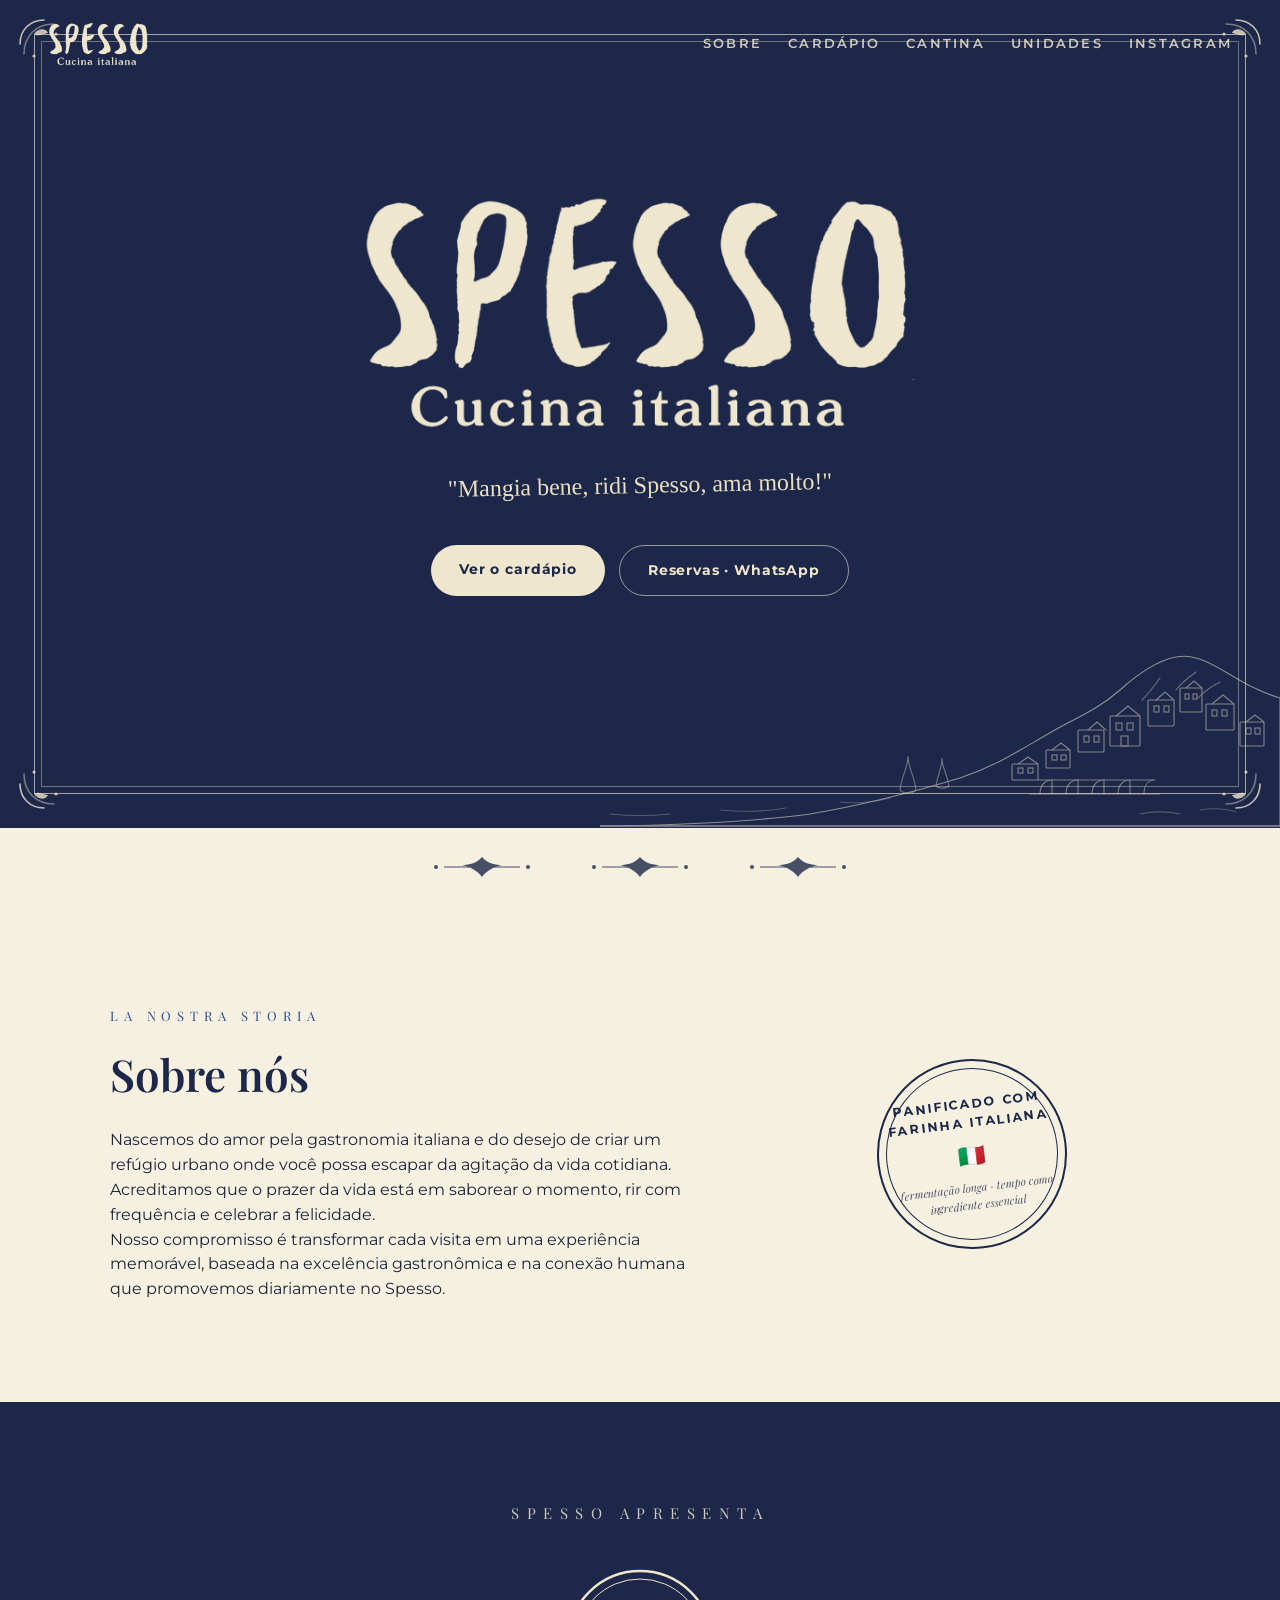
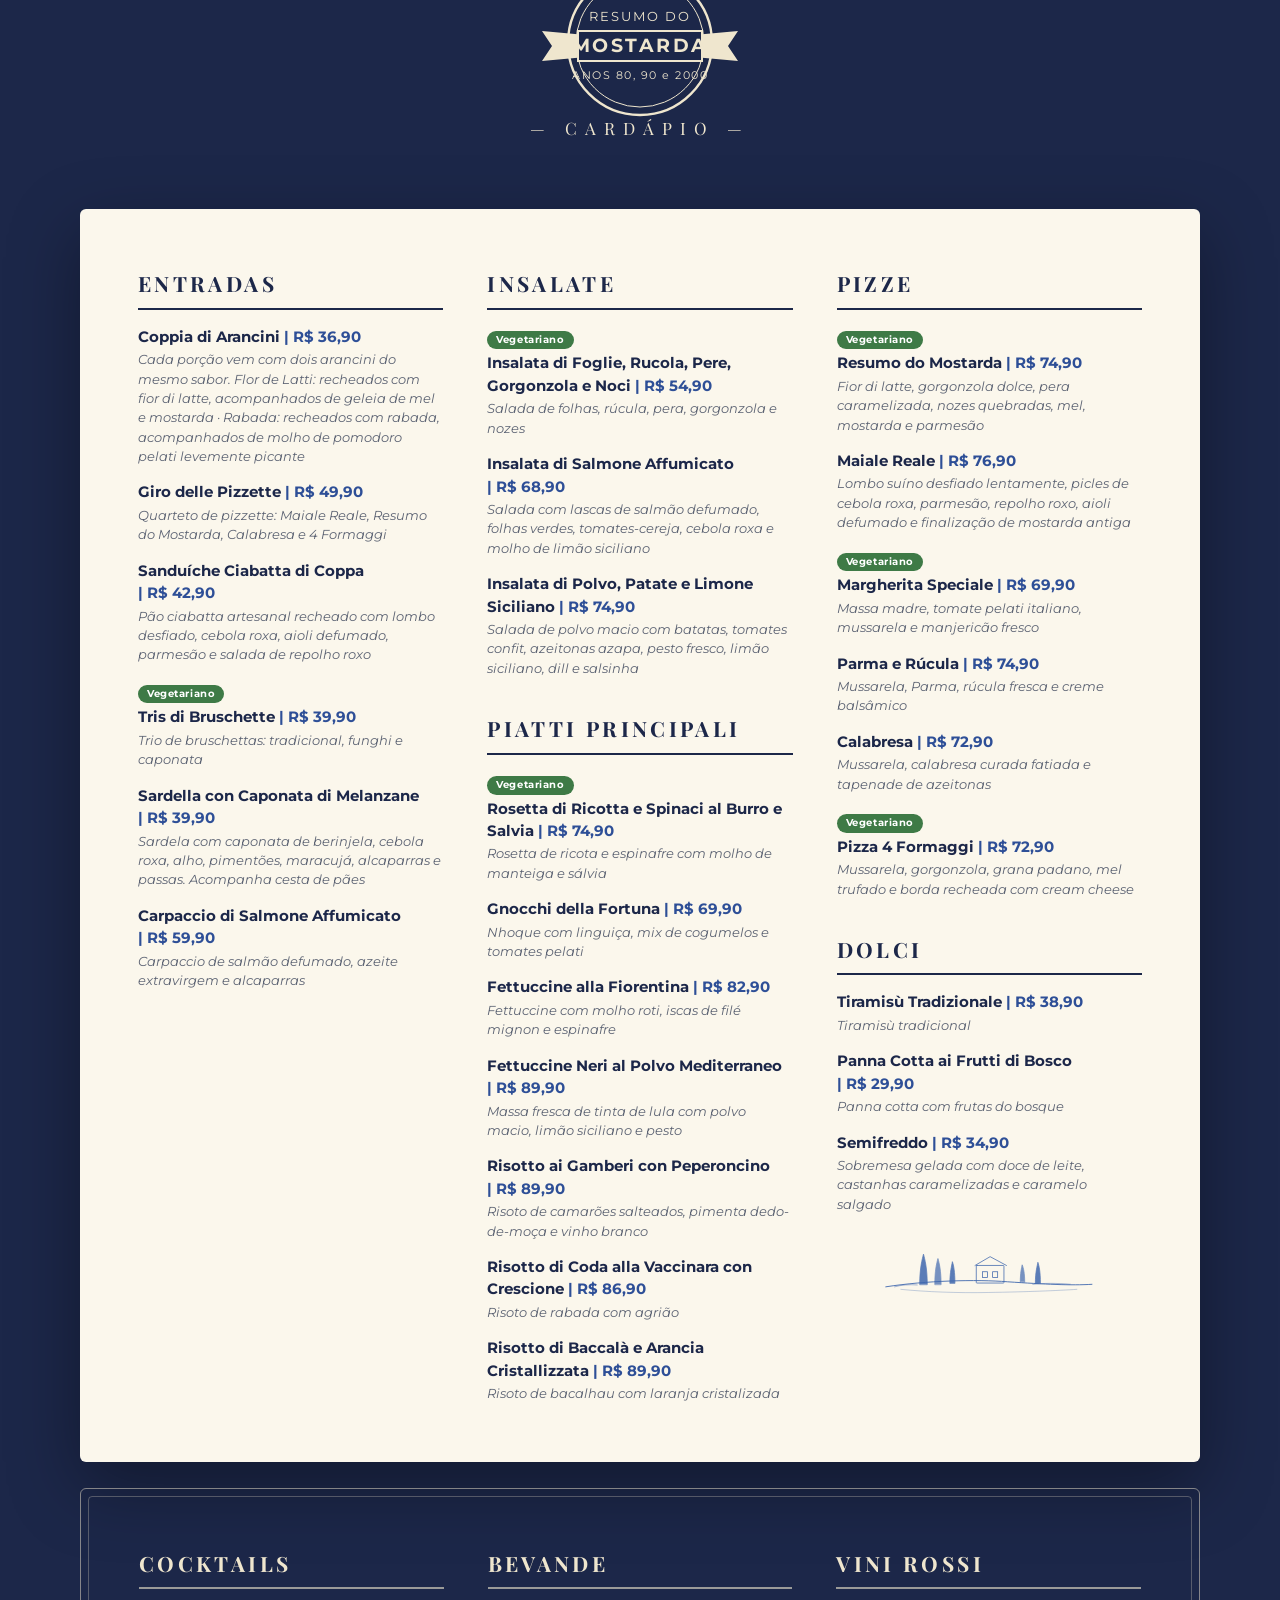
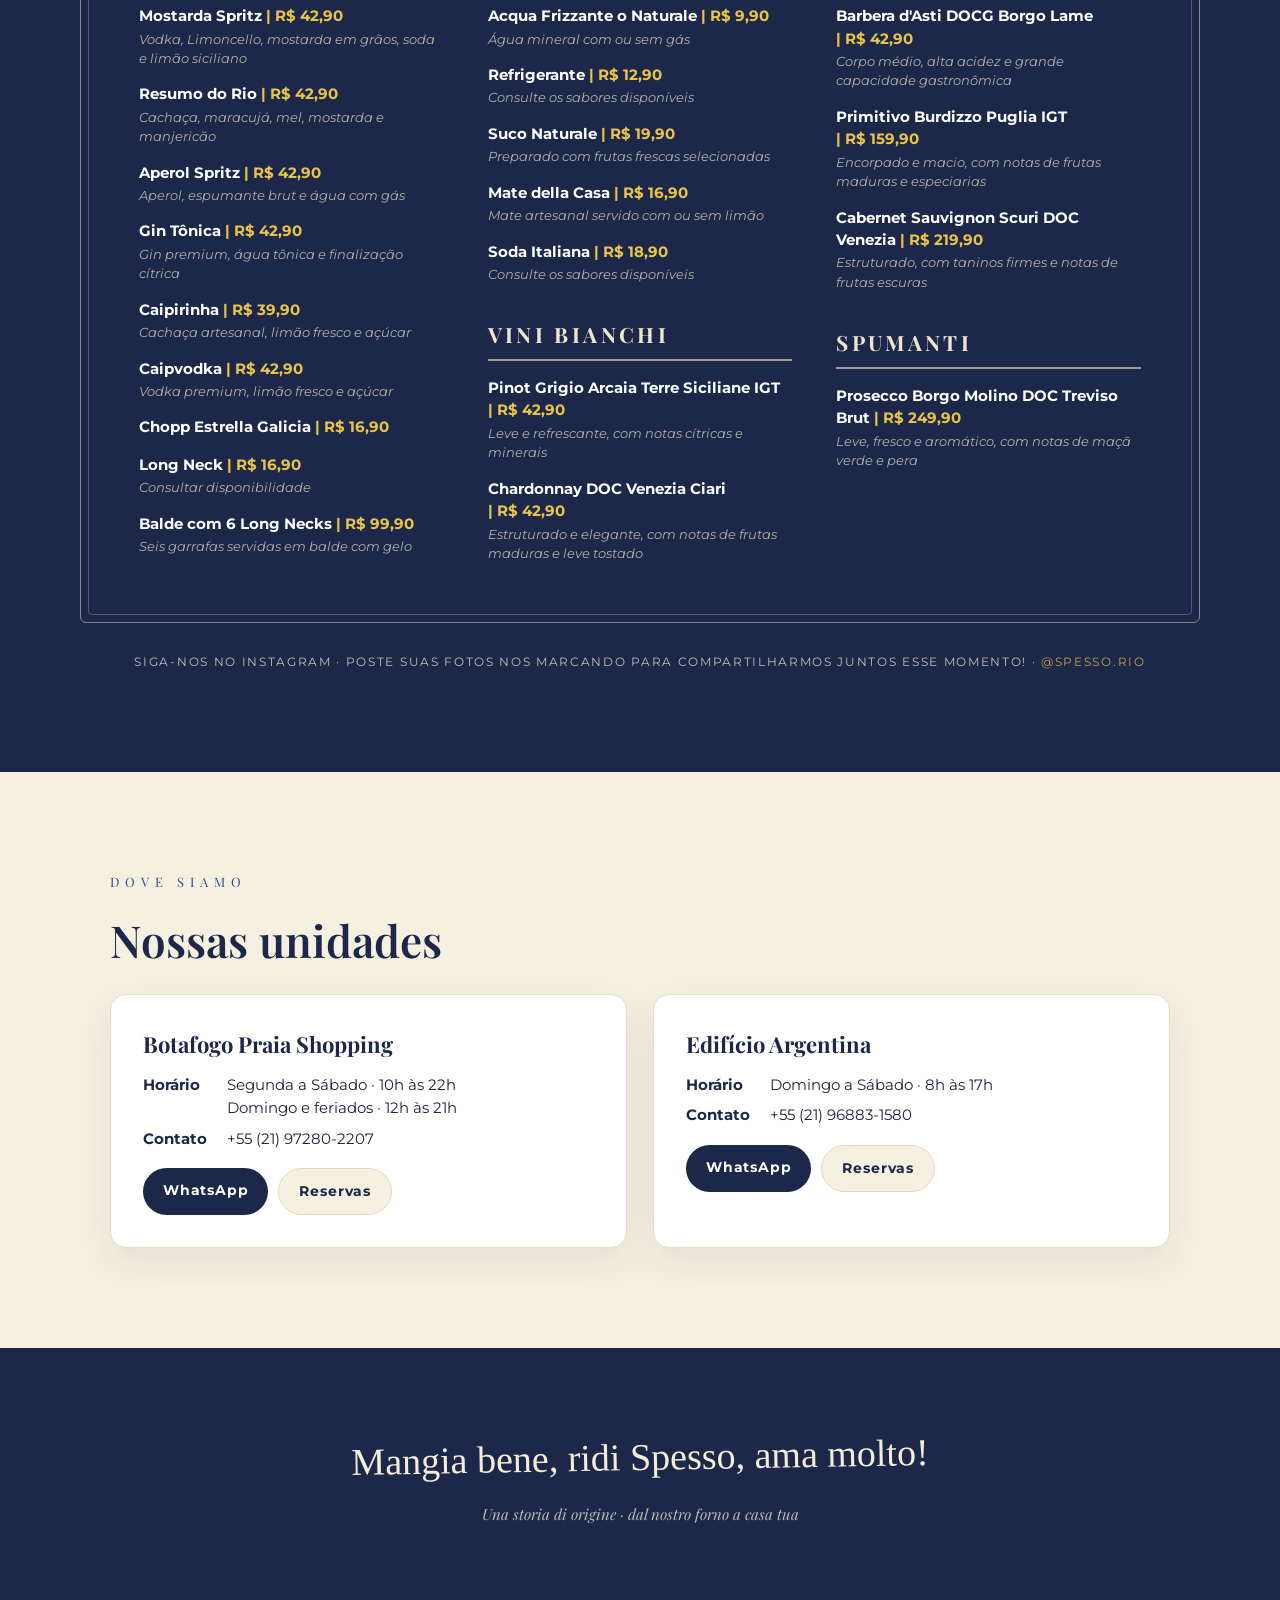
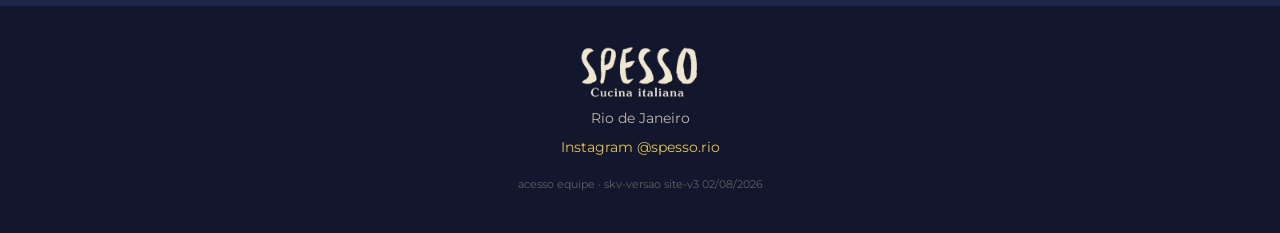
==== commit 445f0b51: "Logo oficial e azul mais escuro (#1C2749) Wordmark real (logo-cream/logo-navy gerados do logotipo SP" ====
--- a/index.html
+++ b/index.html
@@ -7,16 +7,16 @@
 <meta name="description" content="Mangia bene, ridi Spesso, ama molto! Cozinha italiana no Rio de Janeiro — Botafogo Praia Shopping e Edifício Argentina. Conheça o cardápio Resumo do Mostarda."/>
 <meta property="og:title" content="spesso · cucina italiana"/>
 <meta property="og:description" content="Mangia bene, ridi Spesso, ama molto! 🍋 Cozinha italiana no Rio — Botafogo Praia Shopping e Edifício Argentina."/>
-<meta name="theme-color" content="#14264D"/>
+<meta name="theme-color" content="#1C2749"/>
 <link rel="icon" href="data:image/svg+xml,<svg xmlns='http://www.w3.org/2000/svg' viewBox='0 0 100 100'><text y='.9em' font-size='90'>🍋</text></svg>"/>
 <link rel="preconnect" href="https://fonts.googleapis.com"/>
 <link rel="preconnect" href="https://fonts.gstatic.com" crossorigin/>
 <link href="https://fonts.googleapis.com/css2?family=Playfair+Display:ital,wght@0,500;0,600;0,700;1,500&family=Montserrat:ital,wght@0,400;0,600;0,700;1,400&family=Permanent+Marker&display=swap" rel="stylesheet"/>
 <style>
 :root{
-  --navy:#14264D; --navy-deep:#0D1A38; --navy-line:#1E3563;
+  --navy:#1C2749; --navy-deep:#12172E; --navy-line:#28345C;
   --paper:#F6F0E1; --paper-hi:#FBF7EC; --cream:#EFE6CE;
-  --tile:#2B58A8; --ink:#1B2437; --sub:#5C6373; --veg:#3E7A46;
+  --tile:#2E4F97; --ink:#1B2437; --sub:#5C6373; --veg:#3E7A46;
 }
 *{box-sizing:border-box;margin:0;padding:0;}
 html{scroll-behavior:smooth;}
@@ -26,8 +26,7 @@
 /* ---------- NAV ---------- */
 nav{position:absolute;top:0;left:0;right:0;z-index:10;display:flex;align-items:center;justify-content:space-between;
   padding:22px clamp(18px,4vw,48px);color:var(--cream);}
-nav .logo{font-family:'Permanent Marker',cursive;font-size:22px;letter-spacing:.06em;text-decoration:none;}
-nav .logo small{font-family:'Playfair Display',serif;font-size:10px;letter-spacing:.42em;display:block;margin-top:-4px;text-transform:lowercase;opacity:.8;}
+nav .logo img{height:44px;display:block;}
 nav ul{display:flex;gap:26px;list-style:none;font-size:12.5px;font-weight:600;letter-spacing:.18em;text-transform:uppercase;}
 nav ul a{text-decoration:none;opacity:.85;}
 nav ul a:hover{opacity:1;color:#fff;}
@@ -43,8 +42,7 @@
 .corner.bl{bottom:14px;left:14px;transform:scaleY(-1);} .corner.br{bottom:14px;right:14px;transform:scale(-1);}
 .hero-inner{position:relative;max-width:760px;}
 .apresenta{font-family:'Playfair Display',serif;font-size:clamp(12px,2vw,15px);letter-spacing:.5em;text-transform:uppercase;opacity:.85;margin-bottom:26px;}
-.wordmark{font-family:'Permanent Marker',cursive;font-size:clamp(64px,13vw,124px);line-height:.95;letter-spacing:.04em;color:#F4EDD8;text-shadow:0 2px 0 rgba(0,0,0,.12);}
-.wordmark-sub{font-family:'Playfair Display',serif;font-size:clamp(13px,2.4vw,18px);letter-spacing:.55em;text-transform:uppercase;margin-top:14px;opacity:.9;}
+.wordmark{width:min(560px,82vw);margin:0 auto;display:block;}
 .slogan{font-family:'Permanent Marker',cursive;font-size:clamp(17px,3vw,24px);margin:34px auto 0;max-width:520px;color:#E9DFC2;transform:rotate(-1.2deg);}
 .hero .cta{display:flex;gap:14px;flex-wrap:wrap;justify-content:center;margin-top:40px;}
 .btn{display:inline-block;padding:14px 28px;border-radius:999px;font-weight:700;font-size:14px;letter-spacing:.06em;text-decoration:none;transition:transform .15s ease, background .15s ease;}
@@ -124,7 +122,7 @@
 
 /* ---------- FOOTER ---------- */
 footer{background:var(--navy-deep);color:rgba(239,230,206,.78);text-align:center;padding:40px 24px;font-size:13.5px;}
-footer .fm{font-family:'Permanent Marker',cursive;font-size:19px;color:var(--cream);margin-bottom:8px;}
+footer .fm img{height:52px;margin:0 auto 10px;display:block;}
 footer a{color:#E8C547;text-decoration:none;}
 footer .equipe{display:block;margin-top:18px;font-size:11px;opacity:.45;}
 footer .equipe a{color:inherit;}
@@ -135,7 +133,7 @@
 
 <!-- ============ NAV ============ -->
 <nav>
-  <a class="logo" href="#">SPESSO<small>cucina italiana</small></a>
+  <a class="logo" href="#"><img src="logo-cream.png" alt="Spesso · Cucina italiana"/></a>
   <ul>
     <li><a href="#sobre">Sobre</a></li>
     <li><a href="#cardapio">Cardápio</a></li>
@@ -178,9 +176,7 @@
   </svg>
 
   <div class="hero-inner">
-    <div class="apresenta">Spesso apresenta</div>
-    <div class="wordmark">SPESSO</div>
-    <div class="wordmark-sub">cucina italiana</div>
+    <img class="wordmark" src="logo-cream.png" alt="SPESSO · Cucina italiana"/>
     <p class="slogan">"Mangia bene, ridi Spesso, ama molto!"</p>
     <div class="cta">
       <a class="btn btn-cream" href="#cardapio">Ver o cardápio</a>
@@ -253,7 +249,7 @@
       <text x="150" y="66" text-anchor="middle" fill="#EFE6CE" font-family="Montserrat,sans-serif" font-size="13" letter-spacing="2">RESUMO DO</text>
       <polygon points="52,76 96,80 96,102 52,106 62,91" fill="#EFE6CE"/>
       <polygon points="248,76 204,80 204,102 248,106 238,91" fill="#EFE6CE"/>
-      <rect x="88" y="76" width="124" height="30" fill="#14264D" stroke="#EFE6CE" stroke-width="2"/>
+      <rect x="88" y="76" width="124" height="30" fill="#1C2749" stroke="#EFE6CE" stroke-width="2"/>
       <text x="150" y="97" text-anchor="middle" fill="#EFE6CE" font-family="Montserrat,sans-serif" font-weight="700" font-size="19" letter-spacing="2.5">MOSTARDA</text>
       <text x="150" y="124" text-anchor="middle" fill="#EFE6CE" font-family="Montserrat,sans-serif" font-size="10.5" letter-spacing="1.5">ANOS 80, 90 e 2000</text>
       <text x="150" y="180" text-anchor="middle" fill="#EFE6CE" font-family="Playfair Display,serif" font-size="17" letter-spacing="8">— CARDÁPIO —</text>
@@ -456,10 +452,10 @@
 
 <!-- ============ FOOTER ============ -->
 <footer>
-  <div class="fm">SPESSO</div>
-  <div>cucina italiana — Rio de Janeiro</div>
+  <div class="fm"><img src="logo-cream.png" alt="Spesso · Cucina italiana"/></div>
+  <div>Rio de Janeiro</div>
   <div style="margin-top:8px;"><a href="https://instagram.com/spesso.rio" rel="noopener">Instagram @spesso.rio</a></div>
-  <span class="equipe"><a href="https://skaive.spesso.com.br" rel="noopener">acesso equipe</a> · skv-versao site-v2 02/08/2026</span>
+  <span class="equipe"><a href="https://skaive.spesso.com.br" rel="noopener">acesso equipe</a> · skv-versao site-v3 02/08/2026</span>
 </footer>
 
 </body>
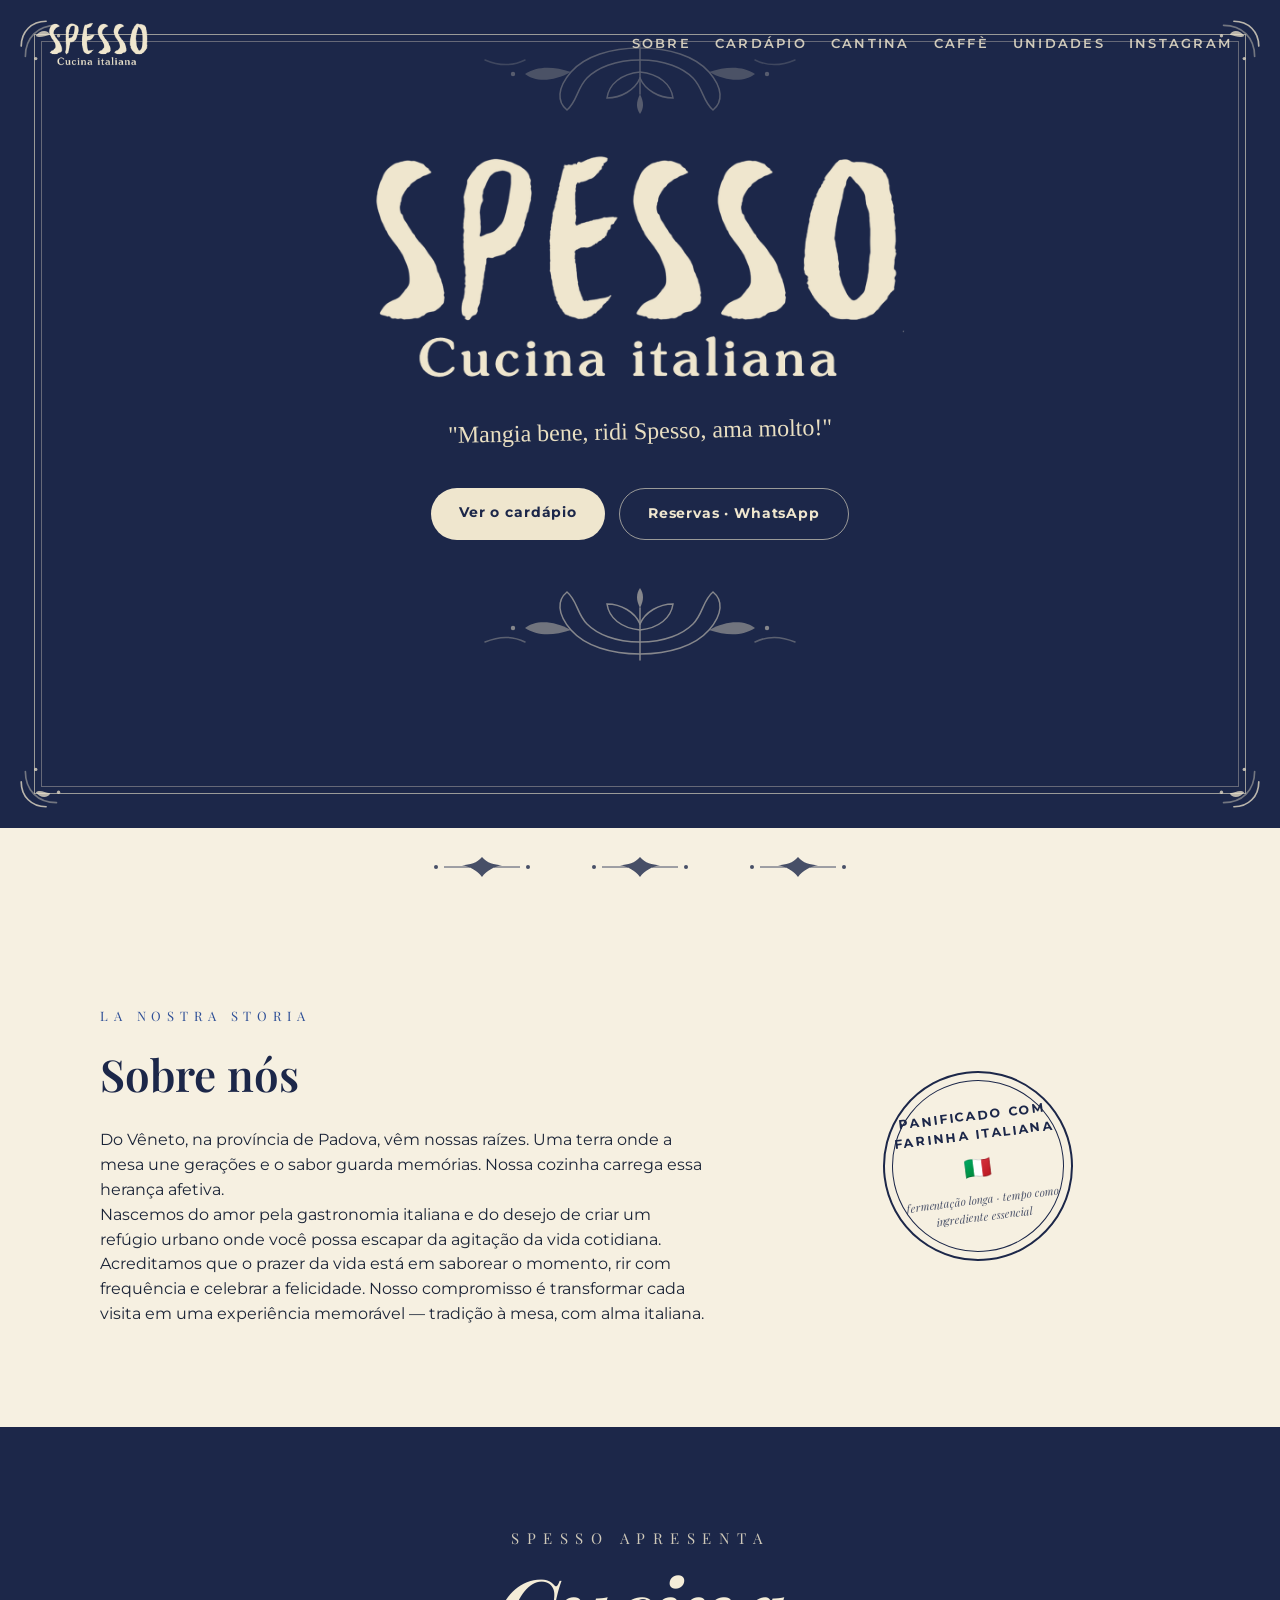
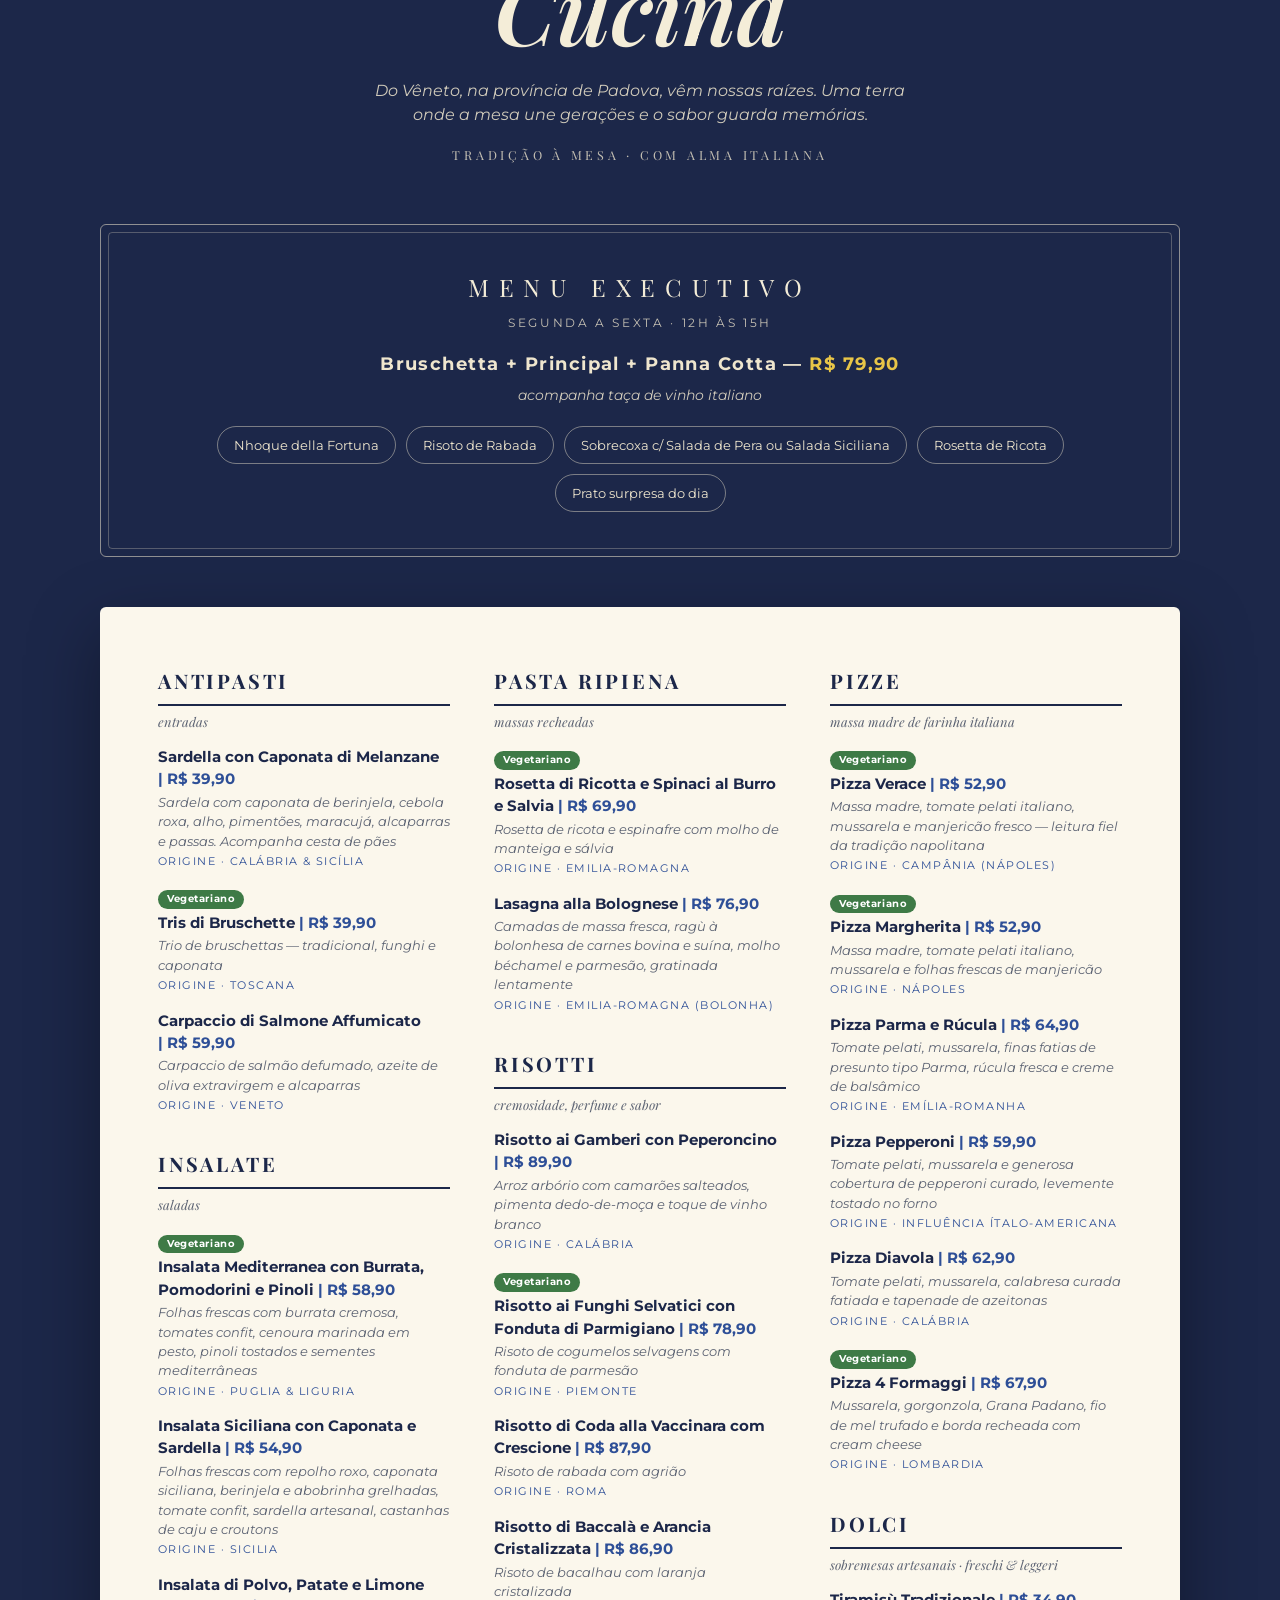
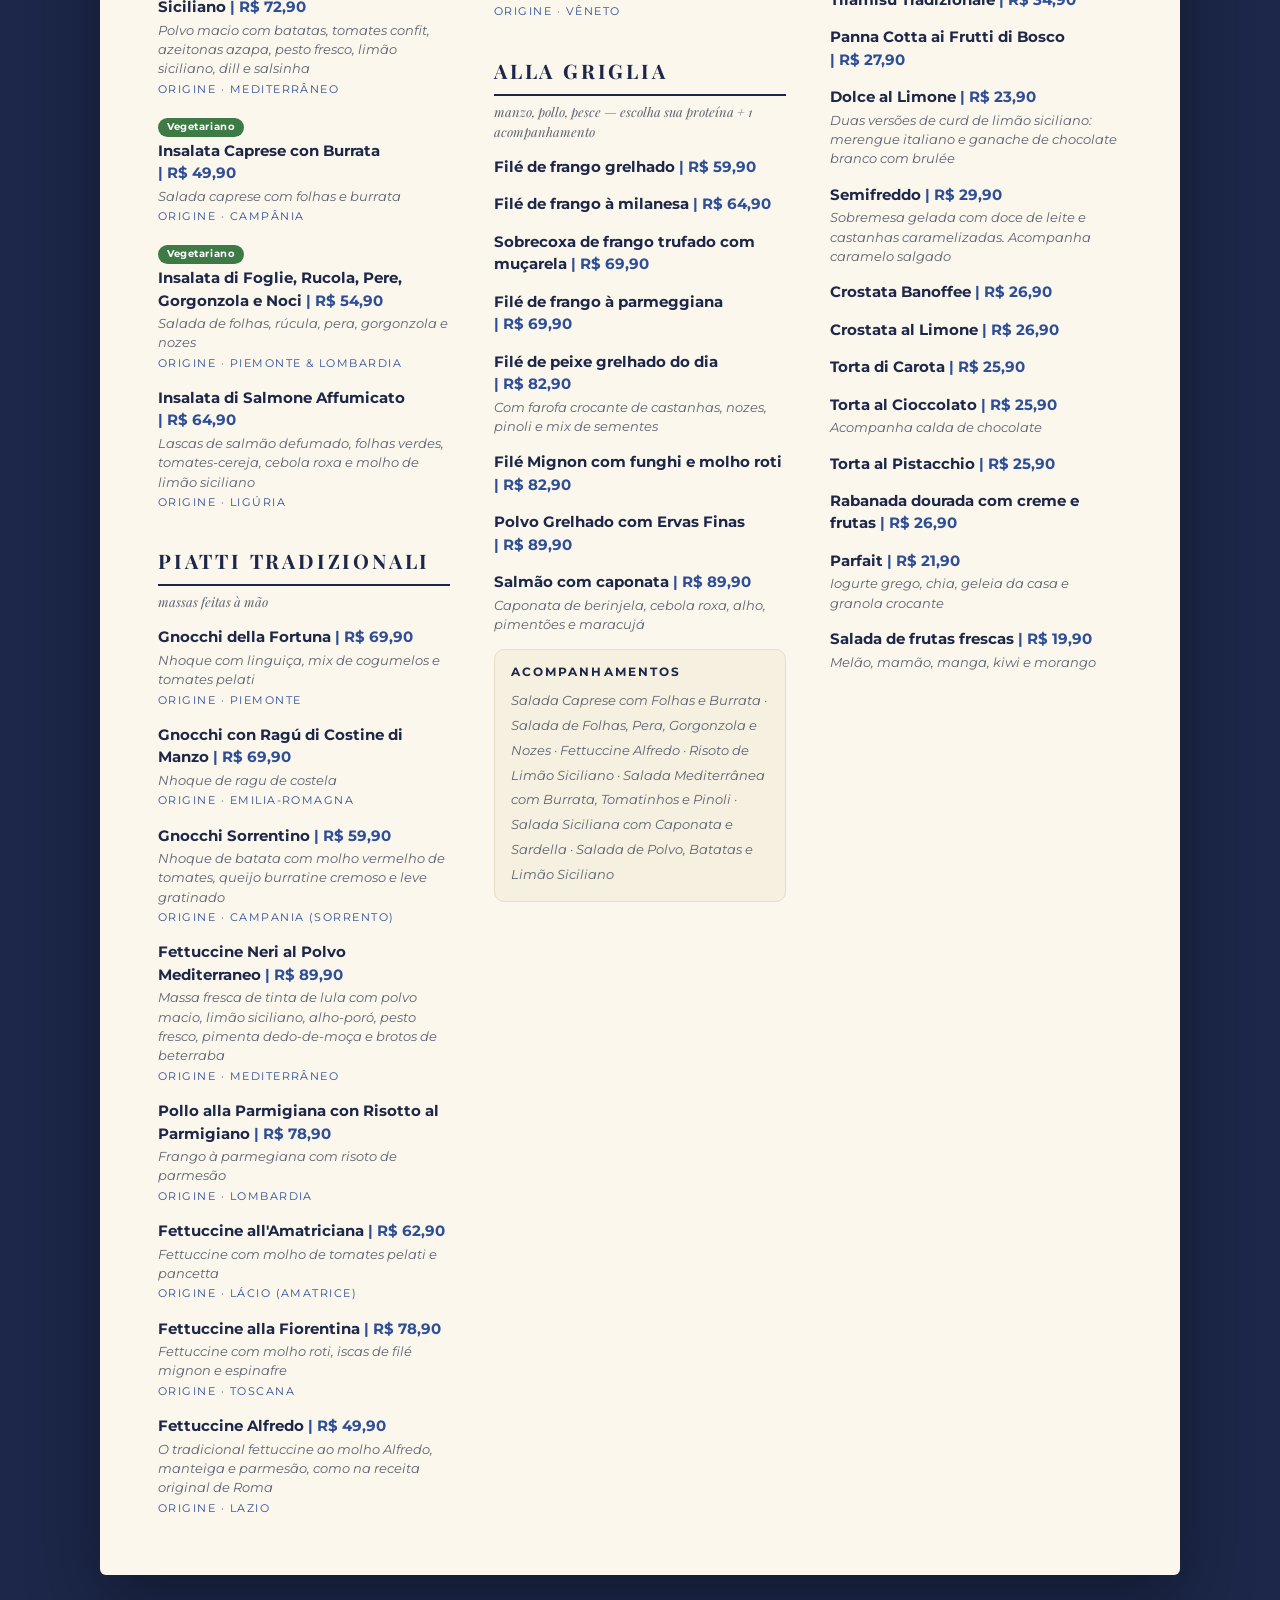
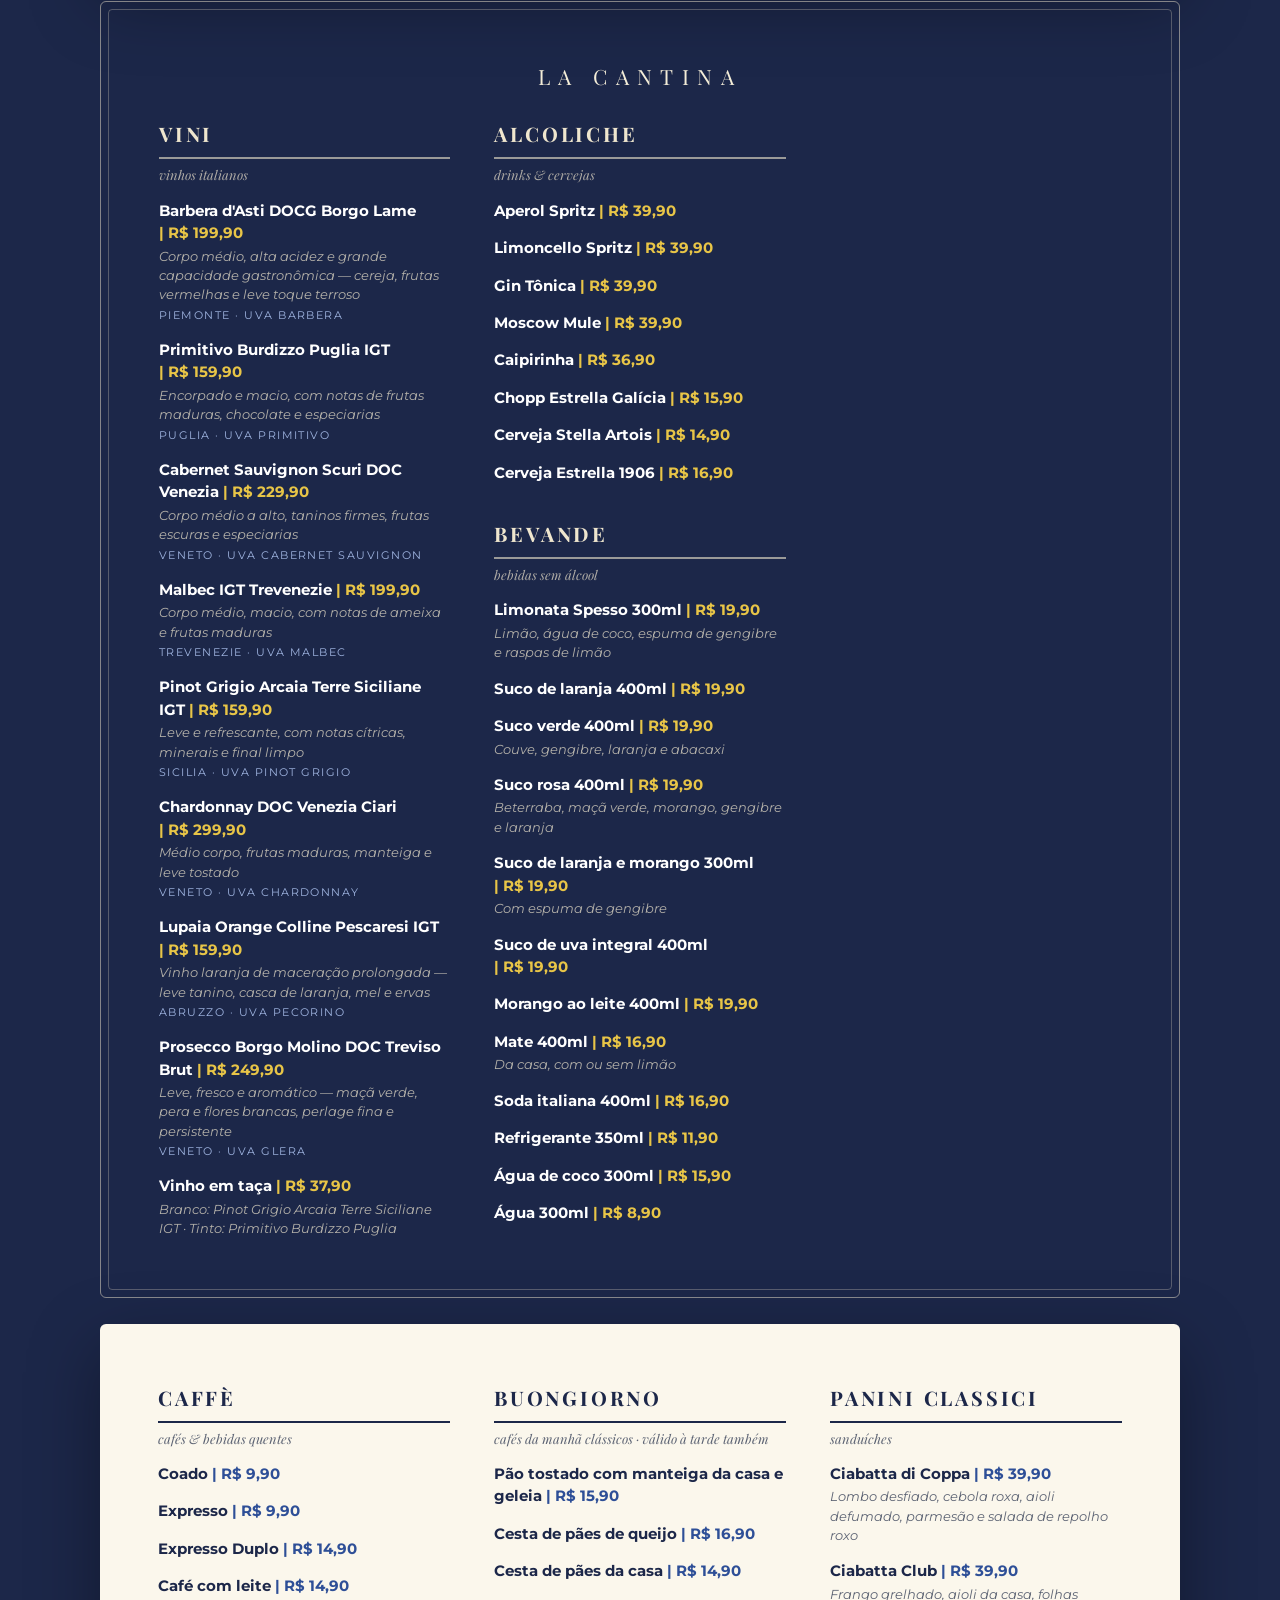
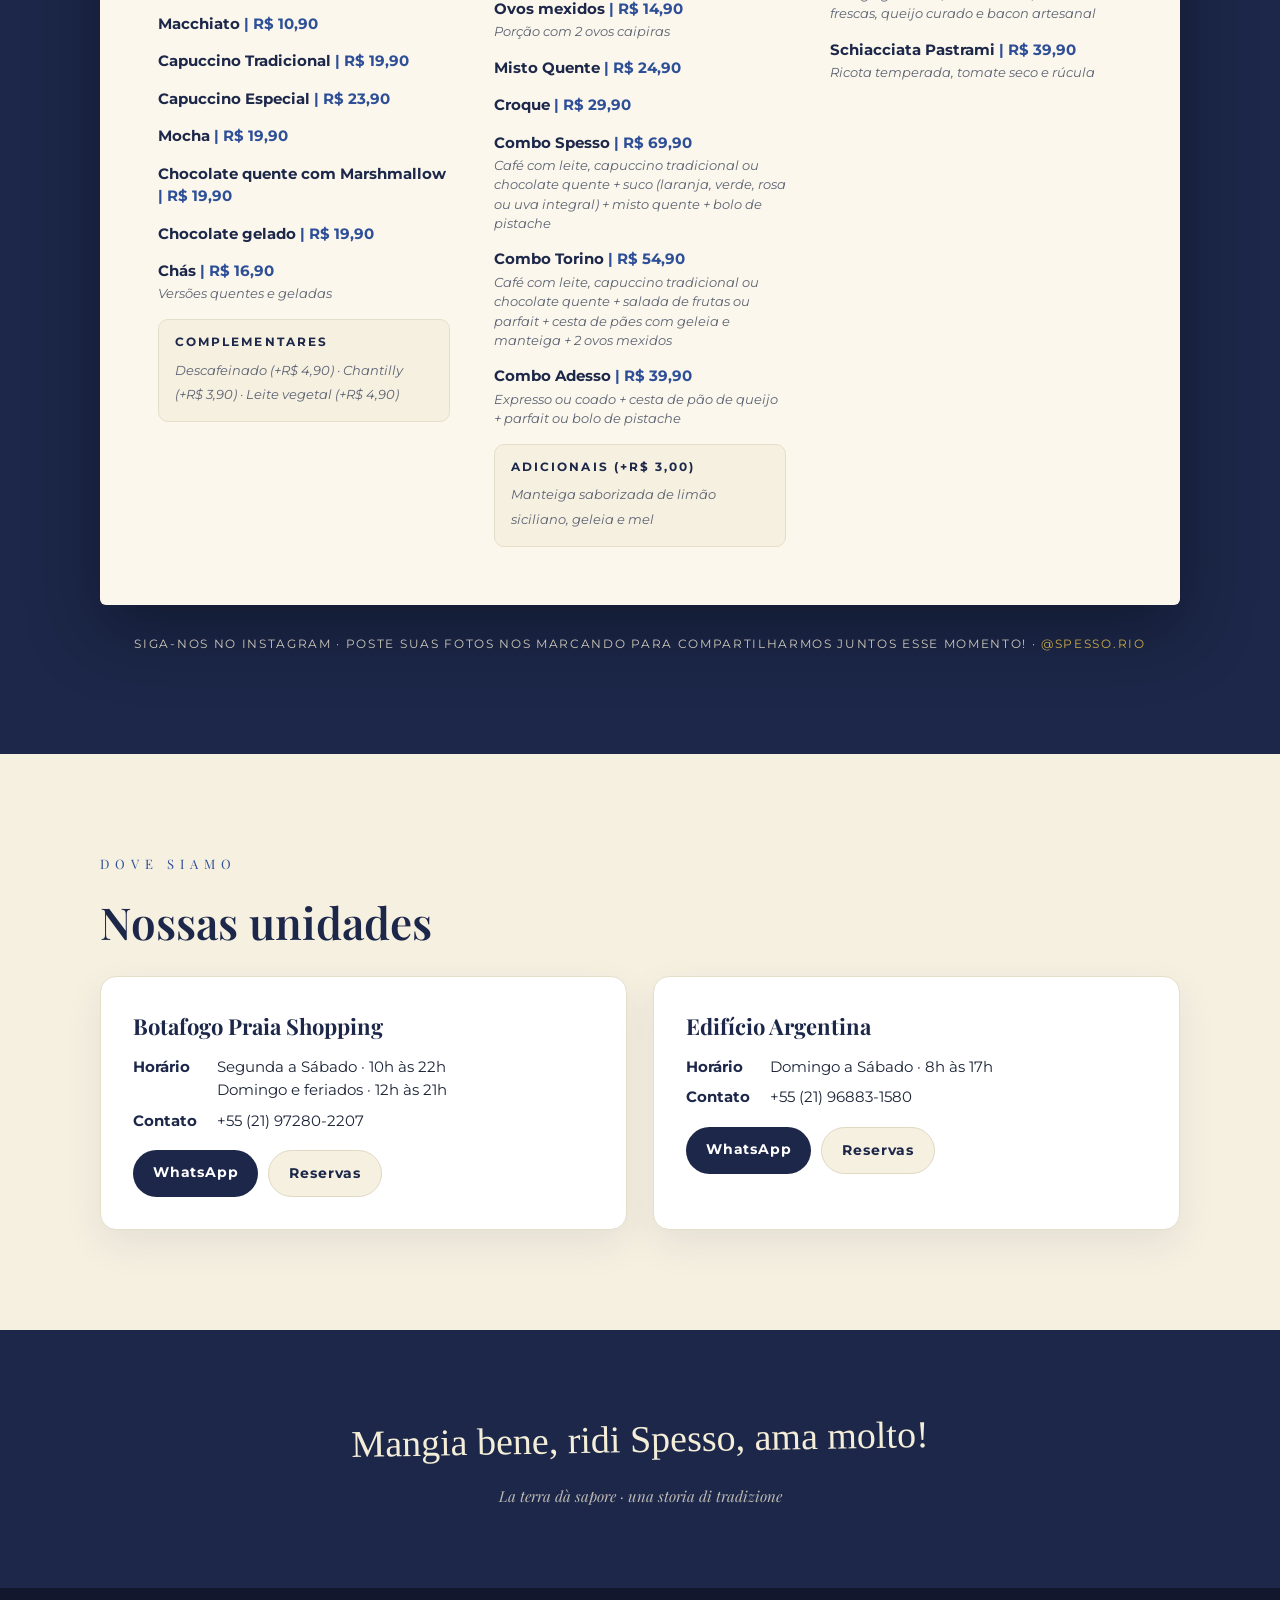
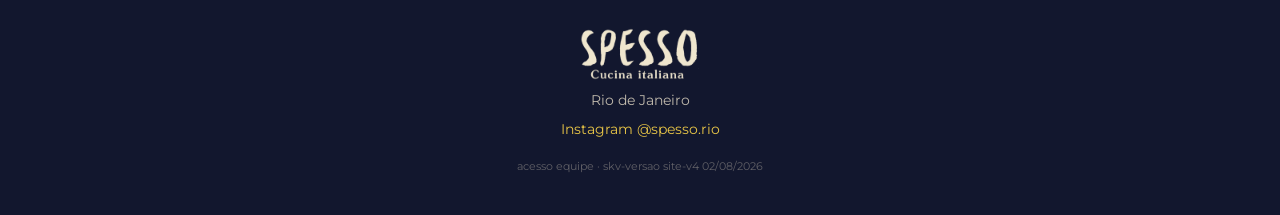
==== commit 2b599eac: "Cardapio Cucina completo e hero sem o desenho da costa Menu extraido do PDF Cucina PORTUGUES 08/06: " ====
--- a/index.html
+++ b/index.html
@@ -4,19 +4,19 @@
 <meta charset="UTF-8"/>
 <meta name="viewport" content="width=device-width,initial-scale=1"/>
 <title>spesso · cucina italiana</title>
-<meta name="description" content="Mangia bene, ridi Spesso, ama molto! Cozinha italiana no Rio de Janeiro — Botafogo Praia Shopping e Edifício Argentina. Conheça o cardápio Resumo do Mostarda."/>
+<meta name="description" content="Mangia bene, ridi Spesso, ama molto! Cozinha italiana no Rio de Janeiro — Botafogo Praia Shopping e Edifício Argentina. Conheça o cardápio Cucina."/>
 <meta property="og:title" content="spesso · cucina italiana"/>
 <meta property="og:description" content="Mangia bene, ridi Spesso, ama molto! 🍋 Cozinha italiana no Rio — Botafogo Praia Shopping e Edifício Argentina."/>
 <meta name="theme-color" content="#1C2749"/>
 <link rel="icon" href="data:image/svg+xml,<svg xmlns='http://www.w3.org/2000/svg' viewBox='0 0 100 100'><text y='.9em' font-size='90'>🍋</text></svg>"/>
 <link rel="preconnect" href="https://fonts.googleapis.com"/>
 <link rel="preconnect" href="https://fonts.gstatic.com" crossorigin/>
-<link href="https://fonts.googleapis.com/css2?family=Playfair+Display:ital,wght@0,500;0,600;0,700;1,500&family=Montserrat:ital,wght@0,400;0,600;0,700;1,400&family=Permanent+Marker&display=swap" rel="stylesheet"/>
+<link href="https://fonts.googleapis.com/css2?family=Playfair+Display:ital,wght@0,500;0,600;0,700;1,500;1,600&family=Montserrat:ital,wght@0,400;0,600;0,700;1,400&family=Permanent+Marker&display=swap" rel="stylesheet"/>
 <style>
 :root{
   --navy:#1C2749; --navy-deep:#12172E; --navy-line:#28345C;
   --paper:#F6F0E1; --paper-hi:#FBF7EC; --cream:#EFE6CE;
-  --tile:#2E4F97; --ink:#1B2437; --sub:#5C6373; --veg:#3E7A46;
+  --tile:#2E4F97; --ink:#1B2437; --sub:#5C6373; --veg:#3E7A46; --gold:#E8C547;
 }
 *{box-sizing:border-box;margin:0;padding:0;}
 html{scroll-behavior:smooth;}
@@ -27,38 +27,38 @@
 nav{position:absolute;top:0;left:0;right:0;z-index:10;display:flex;align-items:center;justify-content:space-between;
   padding:22px clamp(18px,4vw,48px);color:var(--cream);}
 nav .logo img{height:44px;display:block;}
-nav ul{display:flex;gap:26px;list-style:none;font-size:12.5px;font-weight:600;letter-spacing:.18em;text-transform:uppercase;}
+nav ul{display:flex;gap:24px;list-style:none;font-size:12.5px;font-weight:600;letter-spacing:.18em;text-transform:uppercase;}
 nav ul a{text-decoration:none;opacity:.85;}
 nav ul a:hover{opacity:1;color:#fff;}
-@media(max-width:760px){nav ul{display:none;}}
+@media(max-width:820px){nav ul{display:none;}}
 
 /* ---------- HERO ---------- */
 .hero{position:relative;background:var(--navy);color:var(--cream);min-height:92vh;
-  display:flex;align-items:center;justify-content:center;text-align:center;overflow:hidden;padding:110px 20px 150px;}
-.hero .frame{position:absolute;inset:clamp(14px,3vw,34px);border:1.5px solid rgba(239,230,206,.65);pointer-events:none;}
-.hero .frame::after{content:"";position:absolute;inset:6px;border:.75px solid rgba(239,230,206,.4);}
-.corner{position:absolute;width:54px;height:54px;color:rgba(239,230,206,.8);}
-.corner.tl{top:14px;left:14px;} .corner.tr{top:14px;right:14px;transform:scaleX(-1);}
-.corner.bl{bottom:14px;left:14px;transform:scaleY(-1);} .corner.br{bottom:14px;right:14px;transform:scale(-1);}
-.hero-inner{position:relative;max-width:760px;}
-.apresenta{font-family:'Playfair Display',serif;font-size:clamp(12px,2vw,15px);letter-spacing:.5em;text-transform:uppercase;opacity:.85;margin-bottom:26px;}
-.wordmark{width:min(560px,82vw);margin:0 auto;display:block;}
-.slogan{font-family:'Permanent Marker',cursive;font-size:clamp(17px,3vw,24px);margin:34px auto 0;max-width:520px;color:#E9DFC2;transform:rotate(-1.2deg);}
-.hero .cta{display:flex;gap:14px;flex-wrap:wrap;justify-content:center;margin-top:40px;}
+  display:flex;align-items:center;justify-content:center;text-align:center;overflow:hidden;padding:120px 20px 130px;}
+.hero .frame{position:absolute;inset:clamp(14px,3vw,34px);border:1.5px solid rgba(239,230,206,.6);pointer-events:none;}
+.hero .frame::after{content:"";position:absolute;inset:6px;border:.75px solid rgba(239,230,206,.35);}
+.corner{position:absolute;width:56px;height:56px;color:rgba(239,230,206,.75);}
+.corner.tl{top:15px;left:15px;} .corner.tr{top:15px;right:15px;transform:scaleX(-1);}
+.corner.bl{bottom:15px;left:15px;transform:scaleY(-1);} .corner.br{bottom:15px;right:15px;transform:scale(-1);}
+.hero-inner{position:relative;max-width:780px;display:flex;flex-direction:column;align-items:center;}
+.wordmark{width:min(540px,80vw);display:block;}
+.slogan{font-family:'Permanent Marker',cursive;font-size:clamp(17px,3vw,24px);margin:30px auto 0;max-width:540px;color:#E9DFC2;transform:rotate(-1.2deg);}
+.hero .cta{display:flex;gap:14px;flex-wrap:wrap;justify-content:center;margin-top:38px;}
 .btn{display:inline-block;padding:14px 28px;border-radius:999px;font-weight:700;font-size:14px;letter-spacing:.06em;text-decoration:none;transition:transform .15s ease, background .15s ease;}
 .btn:hover{transform:translateY(-2px);}
 .btn-cream{background:var(--cream);color:var(--navy);}
 .btn-line{border:1.5px solid rgba(239,230,206,.6);color:var(--cream);}
 .btn-line:hover{background:rgba(239,230,206,.12);}
-.coast{position:absolute;bottom:0;right:0;width:min(680px,88vw);opacity:.55;pointer-events:none;}
+.hero-damask{width:min(430px,72vw);margin-top:44px;opacity:.5;color:var(--cream);}
+.damask-top{position:absolute;top:34px;left:50%;transform:translateX(-50%) scaleY(-1);width:min(430px,72vw);opacity:.28;color:var(--cream);}
 
 /* ---------- ORNAMENT BAND ---------- */
 .band{background:var(--paper);display:flex;justify-content:center;gap:38px;padding:26px 0;overflow:hidden;color:var(--navy);}
 .band svg{flex:none;opacity:.8;}
 
-/* ---------- SOBRE ---------- */
+/* ---------- SECTIONS ---------- */
 section{padding:clamp(56px,9vw,100px) 24px;}
-.wrap{max-width:1060px;margin:0 auto;}
+.wrap{max-width:1080px;margin:0 auto;}
 .kicker{font-family:'Playfair Display',serif;font-size:13px;letter-spacing:.45em;text-transform:uppercase;color:var(--tile);margin-bottom:14px;}
 h2{font-family:'Playfair Display',serif;font-size:clamp(30px,5vw,44px);color:var(--navy);margin-bottom:20px;font-weight:600;}
 .sobre-grid{display:grid;grid-template-columns:1.2fr .8fr;gap:clamp(30px,6vw,70px);align-items:center;}
@@ -73,41 +73,63 @@
 
 /* ---------- CARDÁPIO ---------- */
 .menu-sec{background:var(--navy);color:var(--cream);position:relative;}
-.menu-head{text-align:center;margin-bottom:clamp(36px,6vw,64px);}
-.menu-head .apresenta{margin-bottom:30px;}
-.badge{width:min(300px,74vw);margin:0 auto;display:block;}
-.menu-head .card-lbl{font-family:'Playfair Display',serif;letter-spacing:.5em;text-transform:uppercase;font-size:clamp(14px,2.4vw,19px);margin-top:30px;}
-.menu-head .card-lbl::before,.menu-head .card-lbl::after{content:"—";margin:0 14px;opacity:.6;}
+.menu-head{text-align:center;margin-bottom:clamp(36px,6vw,60px);max-width:720px;margin-left:auto;margin-right:auto;}
+.menu-head .apres{font-family:'Playfair Display',serif;font-size:clamp(12px,2vw,15px);letter-spacing:.5em;text-transform:uppercase;opacity:.85;}
+.menu-head .cucina{font-family:'Playfair Display',serif;font-style:italic;font-weight:600;font-size:clamp(54px,10vw,92px);line-height:1.05;color:#F4EDD8;margin:10px 0 22px;}
+.menu-head .intro{font-size:15.5px;color:rgba(239,230,206,.85);font-style:italic;max-width:560px;margin:0 auto;}
+.menu-head .lema{font-family:'Playfair Display',serif;letter-spacing:.3em;text-transform:uppercase;font-size:12.5px;margin-top:18px;opacity:.8;}
+
+/* executivo */
+.exec{max-width:1080px;margin:0 auto clamp(30px,5vw,50px);border:1.5px solid rgba(239,230,206,.55);border-radius:6px;
+  padding:clamp(26px,4.5vw,44px);position:relative;text-align:center;}
+.exec::after{content:"";position:absolute;inset:7px;border:.75px solid rgba(239,230,206,.28);border-radius:4px;pointer-events:none;}
+.exec .t{font-family:'Playfair Display',serif;letter-spacing:.4em;font-size:clamp(17px,3vw,24px);text-transform:uppercase;color:#F4EDD8;}
+.exec .h{font-size:12px;letter-spacing:.22em;text-transform:uppercase;opacity:.8;margin-top:8px;}
+.exec .combo{font-weight:700;font-size:clamp(15px,2.4vw,18px);margin-top:18px;letter-spacing:.08em;}
+.exec .combo b{color:var(--gold);}
+.exec .taca{font-style:italic;font-size:13.5px;opacity:.85;margin-top:6px;}
+.exec .ops{display:flex;flex-wrap:wrap;gap:10px;justify-content:center;margin-top:20px;}
+.exec .ops span{border:1px solid rgba(239,230,206,.45);border-radius:999px;padding:8px 16px;font-size:13px;}
+
 .paper-panel{background:var(--paper-hi);color:var(--ink);border-radius:6px;padding:clamp(28px,5vw,58px);
-  box-shadow:0 24px 70px rgba(0,0,0,.35);max-width:1120px;margin:0 auto;}
+  box-shadow:0 24px 70px rgba(0,0,0,.35);max-width:1080px;margin:0 auto;}
 .mcols{column-count:3;column-gap:44px;}
 @media(max-width:1000px){.mcols{column-count:2;}}
 @media(max-width:660px){.mcols{column-count:1;}}
 .mcat{break-inside:avoid;margin-bottom:34px;}
-.mcat h3{font-family:'Playfair Display',serif;font-size:21px;letter-spacing:.16em;color:var(--navy);border-bottom:2px solid var(--navy);
-  padding-bottom:8px;margin-bottom:16px;text-transform:uppercase;}
+.mcat h3{font-family:'Playfair Display',serif;font-size:20px;letter-spacing:.14em;color:var(--navy);border-bottom:2px solid var(--navy);
+  padding-bottom:8px;margin-bottom:6px;text-transform:uppercase;}
+.mcat .sub{font-family:'Playfair Display',serif;font-style:italic;font-size:13px;color:var(--sub);margin-bottom:14px;}
 .item{break-inside:avoid;margin-bottom:15px;}
 .item .nm{font-weight:700;font-size:14.5px;color:var(--navy);}
 .item .nm .pr{font-weight:700;color:var(--tile);white-space:nowrap;}
 .item .ds{font-size:12.5px;font-style:italic;color:var(--sub);margin-top:2px;}
+.item .org{font-size:10.5px;letter-spacing:.14em;text-transform:uppercase;color:var(--tile);margin-top:3px;}
 .tag-veg{display:inline-block;background:var(--veg);color:#fff;font-size:9.5px;font-weight:700;letter-spacing:.06em;
-  padding:2px 9px;border-radius:999px;margin-bottom:3px;text-transform:capitalize;}
-.paisagem{display:block;width:min(340px,70%);margin:6px auto 0;opacity:.9;}
-
-/* navy drinks panel */
-.navy-panel{max-width:1120px;margin:26px auto 0;border:1.5px solid rgba(239,230,206,.5);border-radius:6px;
+  padding:2px 9px;border-radius:999px;margin-bottom:3px;}
+.acomp{background:var(--paper);border:1px solid #E5DEC9;border-radius:10px;padding:14px 16px;margin-top:12px;}
+.acomp b{font-size:11.5px;letter-spacing:.18em;text-transform:uppercase;color:var(--navy);display:block;margin-bottom:6px;}
+.acomp span{font-size:12.5px;font-style:italic;color:var(--sub);}
+
+/* cantina navy panel */
+.navy-panel{max-width:1080px;margin:26px auto 0;border:1.5px solid rgba(239,230,206,.5);border-radius:6px;
   padding:clamp(28px,5vw,58px);position:relative;}
 .navy-panel::after{content:"";position:absolute;inset:7px;border:.75px solid rgba(239,230,206,.28);border-radius:4px;pointer-events:none;}
+.navy-panel .pane-t{font-family:'Playfair Display',serif;letter-spacing:.4em;text-transform:uppercase;font-size:clamp(16px,2.6vw,21px);
+  text-align:center;color:#F4EDD8;margin-bottom:26px;}
 .navy-panel .mcat h3{color:var(--cream);border-color:rgba(239,230,206,.6);}
+.navy-panel .mcat .sub{color:rgba(239,230,206,.7);}
 .navy-panel .item .nm{color:#fff;}
-.navy-panel .item .nm .pr{color:#E8C547;}
+.navy-panel .item .nm .pr{color:var(--gold);}
 .navy-panel .item .ds{color:rgba(239,230,206,.72);}
-.menu-note{max-width:1120px;margin:30px auto 0;display:flex;gap:16px;align-items:center;justify-content:center;
-  font-size:12px;letter-spacing:.14em;text-transform:uppercase;opacity:.8;text-align:center;flex-wrap:wrap;}
+.navy-panel .item .org{color:#9FB4E0;}
+.menu-note{max-width:1080px;margin:30px auto 0;text-align:center;
+  font-size:12px;letter-spacing:.14em;text-transform:uppercase;opacity:.85;}
+.menu-note a{color:var(--gold);text-decoration:none;}
 
 /* ---------- UNIDADES ---------- */
 .unidades{display:grid;grid-template-columns:repeat(auto-fit,minmax(300px,1fr));gap:26px;margin-top:10px;}
-.unidade{background:#fff;border:1px solid #E5DEC9;border-radius:16px;padding:32px;box-shadow:0 14px 38px rgba(20,38,77,.08);}
+.unidade{background:#fff;border:1px solid #E5DEC9;border-radius:16px;padding:32px;box-shadow:0 14px 38px rgba(28,39,73,.08);}
 .unidade h3{font-family:'Playfair Display',serif;color:var(--navy);font-size:22px;margin-bottom:12px;}
 .unidade .linha{display:flex;gap:10px;margin:7px 0;font-size:15px;}
 .unidade .linha b{color:var(--navy);min-width:74px;}
@@ -123,7 +145,7 @@
 /* ---------- FOOTER ---------- */
 footer{background:var(--navy-deep);color:rgba(239,230,206,.78);text-align:center;padding:40px 24px;font-size:13.5px;}
 footer .fm img{height:52px;margin:0 auto 10px;display:block;}
-footer a{color:#E8C547;text-decoration:none;}
+footer a{color:var(--gold);text-decoration:none;}
 footer .equipe{display:block;margin-top:18px;font-size:11px;opacity:.45;}
 footer .equipe a{color:inherit;}
 @media (prefers-reduced-motion: reduce){*{transition:none!important;}}
@@ -138,6 +160,7 @@
     <li><a href="#sobre">Sobre</a></li>
     <li><a href="#cardapio">Cardápio</a></li>
     <li><a href="#cantina">Cantina</a></li>
+    <li><a href="#caffe">Caffè</a></li>
     <li><a href="#unidades">Unidades</a></li>
     <li><a href="https://instagram.com/spesso.rio" rel="noopener">Instagram</a></li>
   </ul>
@@ -175,6 +198,21 @@
     <circle cx="20" cy="42" r="1.6" fill="currentColor" stroke="none"/>
   </svg>
 
+  <!-- damasco no topo, espelhado -->
+  <svg class="damask-top" viewBox="0 0 430 84" fill="none" stroke="currentColor" stroke-width="1.5" stroke-linecap="round" aria-hidden="true">
+    <path d="M215 76 C215 54 215 40 215 24"/>
+    <path d="M215 46 C196 44 184 34 182 20 C196 20 210 28 215 40"/>
+    <path d="M215 46 C234 44 246 34 248 20 C234 20 220 28 215 40"/>
+    <path d="M215 70 C186 70 160 62 146 46 C132 30 132 16 142 8 C152 16 152 30 162 40 C172 50 190 58 215 58" />
+    <path d="M215 70 C244 70 270 62 284 46 C298 30 298 16 288 8 C278 16 278 30 268 40 C258 50 240 58 215 58"/>
+    <path d="M146 46 C128 52 112 52 100 44 C110 36 128 36 146 46z" fill="currentColor" stroke="none" opacity=".8"/>
+    <path d="M284 46 C302 52 318 52 330 44 C320 36 302 36 284 46z" fill="currentColor" stroke="none" opacity=".8"/>
+    <circle cx="88" cy="44" r="2.2" fill="currentColor" stroke="none"/>
+    <circle cx="342" cy="44" r="2.2" fill="currentColor" stroke="none"/>
+    <path d="M60 58 C74 52 88 52 100 58 M330 58 C342 52 356 52 370 58" opacity=".6"/>
+    <path d="M215 24 c-4 -8 -4 -14 0 -20 c4 6 4 12 0 20z" fill="currentColor" stroke="none"/>
+  </svg>
+
   <div class="hero-inner">
     <img class="wordmark" src="logo-cream.png" alt="SPESSO · Cucina italiana"/>
     <p class="slogan">"Mangia bene, ridi Spesso, ama molto!"</p>
@@ -182,36 +220,22 @@
       <a class="btn btn-cream" href="#cardapio">Ver o cardápio</a>
       <a class="btn btn-line" href="https://wa.me/5521972802207" rel="noopener">Reservas · WhatsApp</a>
     </div>
-  </div>
-
-  <!-- costa italiana em traço -->
-  <svg class="coast" viewBox="0 0 680 190" fill="none" stroke="#EFE6CE" stroke-width="1.1" stroke-linecap="round">
-    <path d="M0 188 L680 188" stroke-width="1.4"/>
-    <path d="M680 188 V60 C640 48 620 26 596 20 C570 12 540 34 520 52 C495 74 470 82 448 96 C420 112 396 128 360 140 C320 152 270 166 210 176 C150 184 60 188 0 188"/>
-    <path d="M596 34 c-8 6 -14 10 -20 18 M560 40 c-6 8 -10 14 -18 22 M620 44 c-8 4 -16 10 -22 16" opacity=".7"/>
-    <g opacity=".9">
-      <rect x="478" y="92" width="26" height="22" rx="1"/><rect x="484" y="98" width="5" height="6"/><rect x="494" y="98" width="5" height="6"/>
-      <rect x="510" y="78" width="30" height="30" rx="1"/><rect x="516" y="85" width="6" height="7"/><rect x="527" y="85" width="6" height="7"/><rect x="521" y="98" width="7" height="10"/>
-      <rect x="548" y="62" width="26" height="26" rx="1"/><rect x="554" y="68" width="5" height="6"/><rect x="564" y="68" width="5" height="6"/>
-      <rect x="580" y="50" width="22" height="24" rx="1"/><rect x="585" y="56" width="4" height="5"/><rect x="593" y="56" width="4" height="5"/>
-      <rect x="606" y="66" width="28" height="26" rx="1"/><rect x="612" y="72" width="5" height="6"/><rect x="622" y="72" width="5" height="6"/>
-      <rect x="640" y="84" width="24" height="24" rx="1"/><rect x="646" y="90" width="5" height="6"/><rect x="655" y="90" width="5" height="6"/>
-      <rect x="446" y="112" width="24" height="18" rx="1"/><rect x="452" y="117" width="5" height="5"/><rect x="461" y="117" width="5" height="5"/>
-      <rect x="412" y="126" width="26" height="16" rx="1"/><rect x="418" y="130" width="5" height="5"/><rect x="428" y="130" width="5" height="5"/>
-      <path d="M488 92 l9 -8 9 8 M516 78 l12 -10 12 10 M556 62 l9 -8 9 8 M586 50 l8 -7 8 7 M612 66 l11 -9 11 9 M646 84 l9 -7 9 7 M452 112 l9 -7 9 7 M418 126 l10 -7 10 7"/>
-    </g>
-    <g opacity=".85">
-      <path d="M430 156 h130 M438 142 h116" stroke-width="1"/>
-      <path d="M440 156 c0 -10 6 -14 12 -14 M466 156 c0 -10 6 -14 12 -14 M492 156 c0 -10 6 -14 12 -14 M518 156 c0 -10 6 -14 12 -14 M544 156 c0 -10 5 -14 11 -14" />
-      <path d="M452 142 v14 M478 142 v14 M504 142 v14 M530 142 v14"/>
-    </g>
-    <g opacity=".75">
-      <path d="M300 152 c2 -16 8 -22 8 -34 c0 12 6 18 8 34 c-3 4 -13 4 -16 0z"/>
-      <path d="M336 148 c2 -13 6 -18 6 -28 c0 10 5 15 7 28 c-3 3 -10 3 -13 0z"/>
-    </g>
-    <path d="M10 176 c20 2 40 2 60 0 M120 172 c24 2 44 2 66 -2 M240 164 c18 2 34 0 50 -4" opacity=".5"/>
-    <path d="M540 176 c14 -3 26 -3 40 0 M600 172 c12 -2 24 -2 36 2" opacity=".5"/>
-  </svg>
+
+    <!-- damasco na base -->
+    <svg class="hero-damask" viewBox="0 0 430 84" fill="none" stroke="currentColor" stroke-width="1.5" stroke-linecap="round" aria-hidden="true">
+      <path d="M215 76 C215 54 215 40 215 24"/>
+      <path d="M215 46 C196 44 184 34 182 20 C196 20 210 28 215 40"/>
+      <path d="M215 46 C234 44 246 34 248 20 C234 20 220 28 215 40"/>
+      <path d="M215 70 C186 70 160 62 146 46 C132 30 132 16 142 8 C152 16 152 30 162 40 C172 50 190 58 215 58" />
+      <path d="M215 70 C244 70 270 62 284 46 C298 30 298 16 288 8 C278 16 278 30 268 40 C258 50 240 58 215 58"/>
+      <path d="M146 46 C128 52 112 52 100 44 C110 36 128 36 146 46z" fill="currentColor" stroke="none" opacity=".8"/>
+      <path d="M284 46 C302 52 318 52 330 44 C320 36 302 36 284 46z" fill="currentColor" stroke="none" opacity=".8"/>
+      <circle cx="88" cy="44" r="2.2" fill="currentColor" stroke="none"/>
+      <circle cx="342" cy="44" r="2.2" fill="currentColor" stroke="none"/>
+      <path d="M60 58 C74 52 88 52 100 58 M330 58 C342 52 356 52 370 58" opacity=".6"/>
+      <path d="M215 24 c-4 -8 -4 -14 0 -20 c4 6 4 12 0 20z" fill="currentColor" stroke="none"/>
+    </svg>
+  </div>
 </header>
 
 <!-- ============ ORNAMENT BAND ============ -->
@@ -227,9 +251,9 @@
     <div>
       <div class="kicker">La nostra storia</div>
       <h2>Sobre nós</h2>
+      <p>Do Vêneto, na província de Padova, vêm nossas raízes. Uma terra onde a mesa une gerações e o sabor guarda memórias. Nossa cozinha carrega essa herança afetiva.</p>
       <p>Nascemos do amor pela gastronomia italiana e do desejo de criar um refúgio urbano onde você possa escapar da agitação da vida cotidiana.</p>
-      <p>Acreditamos que o prazer da vida está em saborear o momento, rir com frequência e celebrar a felicidade.</p>
-      <p>Nosso compromisso é transformar cada visita em uma experiência memorável, baseada na excelência gastronômica e na conexão humana que promovemos diariamente no Spesso.</p>
+      <p>Acreditamos que o prazer da vida está em saborear o momento, rir com frequência e celebrar a felicidade. Nosso compromisso é transformar cada visita em uma experiência memorável — tradição à mesa, com alma italiana.</p>
     </div>
     <div class="stamp">
       <b>PANIFICADO COM<br/>FARINHA ITALIANA</b>
@@ -242,104 +266,184 @@
 <!-- ============ CARDÁPIO ============ -->
 <section class="menu-sec" id="cardapio">
   <div class="menu-head">
-    <div class="apresenta">Spesso apresenta</div>
-    <svg class="badge" viewBox="0 0 300 190" fill="none">
-      <circle cx="150" cy="88" r="72" stroke="#EFE6CE" stroke-width="2.4"/>
-      <circle cx="150" cy="88" r="64" stroke="#EFE6CE" stroke-width="1"/>
-      <text x="150" y="66" text-anchor="middle" fill="#EFE6CE" font-family="Montserrat,sans-serif" font-size="13" letter-spacing="2">RESUMO DO</text>
-      <polygon points="52,76 96,80 96,102 52,106 62,91" fill="#EFE6CE"/>
-      <polygon points="248,76 204,80 204,102 248,106 238,91" fill="#EFE6CE"/>
-      <rect x="88" y="76" width="124" height="30" fill="#1C2749" stroke="#EFE6CE" stroke-width="2"/>
-      <text x="150" y="97" text-anchor="middle" fill="#EFE6CE" font-family="Montserrat,sans-serif" font-weight="700" font-size="19" letter-spacing="2.5">MOSTARDA</text>
-      <text x="150" y="124" text-anchor="middle" fill="#EFE6CE" font-family="Montserrat,sans-serif" font-size="10.5" letter-spacing="1.5">ANOS 80, 90 e 2000</text>
-      <text x="150" y="180" text-anchor="middle" fill="#EFE6CE" font-family="Playfair Display,serif" font-size="17" letter-spacing="8">— CARDÁPIO —</text>
-    </svg>
+    <div class="apres">Spesso apresenta</div>
+    <div class="cucina">Cucina</div>
+    <p class="intro">Do Vêneto, na província de Padova, vêm nossas raízes. Uma terra onde a mesa une gerações e o sabor guarda memórias.</p>
+    <div class="lema">Tradição à mesa · com alma italiana</div>
+  </div>
+
+  <!-- MENU EXECUTIVO -->
+  <div class="exec">
+    <div class="t">Menu Executivo</div>
+    <div class="h">Segunda a sexta · 12h às 15h</div>
+    <div class="combo">Bruschetta + Principal + Panna Cotta — <b>R$ 79,90</b></div>
+    <div class="taca">acompanha taça de vinho italiano</div>
+    <div class="ops">
+      <span>Nhoque della Fortuna</span>
+      <span>Risoto de Rabada</span>
+      <span>Sobrecoxa c/ Salada de Pera ou Salada Siciliana</span>
+      <span>Rosetta de Ricota</span>
+      <span>Prato surpresa do dia</span>
+    </div>
   </div>
 
   <div class="paper-panel">
     <div class="mcols">
 
       <div class="mcat">
-        <h3>Entradas</h3>
-        <div class="item"><div class="nm">Coppia di Arancini <span class="pr">| R$ 36,90</span></div>
-          <div class="ds">Cada porção vem com dois arancini do mesmo sabor. Flor de Latti: recheados com fior di latte, acompanhados de geleia de mel e mostarda · Rabada: recheados com rabada, acompanhados de molho de pomodoro pelati levemente picante</div></div>
-        <div class="item"><div class="nm">Giro delle Pizzette <span class="pr">| R$ 49,90</span></div>
-          <div class="ds">Quarteto de pizzette: Maiale Reale, Resumo do Mostarda, Calabresa e 4 Formaggi</div></div>
-        <div class="item"><div class="nm">Sanduíche Ciabatta di Coppa <span class="pr">| R$ 42,90</span></div>
-          <div class="ds">Pão ciabatta artesanal recheado com lombo desfiado, cebola roxa, aioli defumado, parmesão e salada de repolho roxo</div></div>
+        <h3>Antipasti</h3>
+        <div class="sub">entradas</div>
+        <div class="item"><div class="nm">Sardella con Caponata di Melanzane <span class="pr">| R$ 39,90</span></div>
+          <div class="ds">Sardela com caponata de berinjela, cebola roxa, alho, pimentões, maracujá, alcaparras e passas. Acompanha cesta de pães</div>
+          <div class="org">Origine · Calábria &amp; Sicília</div></div>
         <div class="item"><span class="tag-veg">Vegetariano</span><div class="nm">Tris di Bruschette <span class="pr">| R$ 39,90</span></div>
-          <div class="ds">Trio de bruschettas: tradicional, funghi e caponata</div></div>
-        <div class="item"><div class="nm">Sardella con Caponata di Melanzane <span class="pr">| R$ 39,90</span></div>
-          <div class="ds">Sardela com caponata de berinjela, cebola roxa, alho, pimentões, maracujá, alcaparras e passas. Acompanha cesta de pães</div></div>
+          <div class="ds">Trio de bruschettas — tradicional, funghi e caponata</div>
+          <div class="org">Origine · Toscana</div></div>
         <div class="item"><div class="nm">Carpaccio di Salmone Affumicato <span class="pr">| R$ 59,90</span></div>
-          <div class="ds">Carpaccio de salmão defumado, azeite extravirgem e alcaparras</div></div>
+          <div class="ds">Carpaccio de salmão defumado, azeite de oliva extravirgem e alcaparras</div>
+          <div class="org">Origine · Veneto</div></div>
       </div>
 
       <div class="mcat">
         <h3>Insalate</h3>
+        <div class="sub">saladas</div>
+        <div class="item"><span class="tag-veg">Vegetariano</span><div class="nm">Insalata Mediterranea con Burrata, Pomodorini e Pinoli <span class="pr">| R$ 58,90</span></div>
+          <div class="ds">Folhas frescas com burrata cremosa, tomates confit, cenoura marinada em pesto, pinoli tostados e sementes mediterrâneas</div>
+          <div class="org">Origine · Puglia &amp; Liguria</div></div>
+        <div class="item"><div class="nm">Insalata Siciliana con Caponata e Sardella <span class="pr">| R$ 54,90</span></div>
+          <div class="ds">Folhas frescas com repolho roxo, caponata siciliana, berinjela e abobrinha grelhadas, tomate confit, sardella artesanal, castanhas de caju e croutons</div>
+          <div class="org">Origine · Sicilia</div></div>
+        <div class="item"><div class="nm">Insalata di Polvo, Patate e Limone Siciliano <span class="pr">| R$ 72,90</span></div>
+          <div class="ds">Polvo macio com batatas, tomates confit, azeitonas azapa, pesto fresco, limão siciliano, dill e salsinha</div>
+          <div class="org">Origine · Mediterrâneo</div></div>
+        <div class="item"><span class="tag-veg">Vegetariano</span><div class="nm">Insalata Caprese con Burrata <span class="pr">| R$ 49,90</span></div>
+          <div class="ds">Salada caprese com folhas e burrata</div>
+          <div class="org">Origine · Campânia</div></div>
         <div class="item"><span class="tag-veg">Vegetariano</span><div class="nm">Insalata di Foglie, Rucola, Pere, Gorgonzola e Noci <span class="pr">| R$ 54,90</span></div>
-          <div class="ds">Salada de folhas, rúcula, pera, gorgonzola e nozes</div></div>
-        <div class="item"><div class="nm">Insalata di Salmone Affumicato <span class="pr">| R$ 68,90</span></div>
-          <div class="ds">Salada com lascas de salmão defumado, folhas verdes, tomates-cereja, cebola roxa e molho de limão siciliano</div></div>
-        <div class="item"><div class="nm">Insalata di Polvo, Patate e Limone Siciliano <span class="pr">| R$ 74,90</span></div>
-          <div class="ds">Salada de polvo macio com batatas, tomates confit, azeitonas azapa, pesto fresco, limão siciliano, dill e salsinha</div></div>
-      </div>
-
-      <div class="mcat">
-        <h3>Piatti Principali</h3>
-        <div class="item"><span class="tag-veg">Vegetariano</span><div class="nm">Rosetta di Ricotta e Spinaci al Burro e Salvia <span class="pr">| R$ 74,90</span></div>
-          <div class="ds">Rosetta de ricota e espinafre com molho de manteiga e sálvia</div></div>
+          <div class="ds">Salada de folhas, rúcula, pera, gorgonzola e nozes</div>
+          <div class="org">Origine · Piemonte &amp; Lombardia</div></div>
+        <div class="item"><div class="nm">Insalata di Salmone Affumicato <span class="pr">| R$ 64,90</span></div>
+          <div class="ds">Lascas de salmão defumado, folhas verdes, tomates-cereja, cebola roxa e molho de limão siciliano</div>
+          <div class="org">Origine · Ligúria</div></div>
+      </div>
+
+      <div class="mcat">
+        <h3>Piatti Tradizionali</h3>
+        <div class="sub">massas feitas à mão</div>
         <div class="item"><div class="nm">Gnocchi della Fortuna <span class="pr">| R$ 69,90</span></div>
-          <div class="ds">Nhoque com linguiça, mix de cogumelos e tomates pelati</div></div>
-        <div class="item"><div class="nm">Fettuccine alla Fiorentina <span class="pr">| R$ 82,90</span></div>
-          <div class="ds">Fettuccine com molho roti, iscas de filé mignon e espinafre</div></div>
+          <div class="ds">Nhoque com linguiça, mix de cogumelos e tomates pelati</div>
+          <div class="org">Origine · Piemonte</div></div>
+        <div class="item"><div class="nm">Gnocchi con Ragú di Costine di Manzo <span class="pr">| R$ 69,90</span></div>
+          <div class="ds">Nhoque de ragu de costela</div>
+          <div class="org">Origine · Emilia-Romagna</div></div>
+        <div class="item"><div class="nm">Gnocchi Sorrentino <span class="pr">| R$ 59,90</span></div>
+          <div class="ds">Nhoque de batata com molho vermelho de tomates, queijo burratine cremoso e leve gratinado</div>
+          <div class="org">Origine · Campania (Sorrento)</div></div>
         <div class="item"><div class="nm">Fettuccine Neri al Polvo Mediterraneo <span class="pr">| R$ 89,90</span></div>
-          <div class="ds">Massa fresca de tinta de lula com polvo macio, limão siciliano e pesto</div></div>
+          <div class="ds">Massa fresca de tinta de lula com polvo macio, limão siciliano, alho-poró, pesto fresco, pimenta dedo-de-moça e brotos de beterraba</div>
+          <div class="org">Origine · Mediterrâneo</div></div>
+        <div class="item"><div class="nm">Pollo alla Parmigiana con Risotto al Parmigiano <span class="pr">| R$ 78,90</span></div>
+          <div class="ds">Frango à parmegiana com risoto de parmesão</div>
+          <div class="org">Origine · Lombardia</div></div>
+        <div class="item"><div class="nm">Fettuccine all'Amatriciana <span class="pr">| R$ 62,90</span></div>
+          <div class="ds">Fettuccine com molho de tomates pelati e pancetta</div>
+          <div class="org">Origine · Lácio (Amatrice)</div></div>
+        <div class="item"><div class="nm">Fettuccine alla Fiorentina <span class="pr">| R$ 78,90</span></div>
+          <div class="ds">Fettuccine com molho roti, iscas de filé mignon e espinafre</div>
+          <div class="org">Origine · Toscana</div></div>
+        <div class="item"><div class="nm">Fettuccine Alfredo <span class="pr">| R$ 49,90</span></div>
+          <div class="ds">O tradicional fettuccine ao molho Alfredo, manteiga e parmesão, como na receita original de Roma</div>
+          <div class="org">Origine · Lazio</div></div>
+      </div>
+
+      <div class="mcat">
+        <h3>Pasta Ripiena</h3>
+        <div class="sub">massas recheadas</div>
+        <div class="item"><span class="tag-veg">Vegetariano</span><div class="nm">Rosetta di Ricotta e Spinaci al Burro e Salvia <span class="pr">| R$ 69,90</span></div>
+          <div class="ds">Rosetta de ricota e espinafre com molho de manteiga e sálvia</div>
+          <div class="org">Origine · Emilia-Romagna</div></div>
+        <div class="item"><div class="nm">Lasagna alla Bolognese <span class="pr">| R$ 76,90</span></div>
+          <div class="ds">Camadas de massa fresca, ragù à bolonhesa de carnes bovina e suína, molho béchamel e parmesão, gratinada lentamente</div>
+          <div class="org">Origine · Emilia-Romagna (Bolonha)</div></div>
+      </div>
+
+      <div class="mcat">
+        <h3>Risotti</h3>
+        <div class="sub">cremosidade, perfume e sabor</div>
         <div class="item"><div class="nm">Risotto ai Gamberi con Peperoncino <span class="pr">| R$ 89,90</span></div>
-          <div class="ds">Risoto de camarões salteados, pimenta dedo-de-moça e vinho branco</div></div>
-        <div class="item"><div class="nm">Risotto di Coda alla Vaccinara con Crescione <span class="pr">| R$ 86,90</span></div>
-          <div class="ds">Risoto de rabada com agrião</div></div>
-        <div class="item"><div class="nm">Risotto di Baccalà e Arancia Cristallizzata <span class="pr">| R$ 89,90</span></div>
-          <div class="ds">Risoto de bacalhau com laranja cristalizada</div></div>
+          <div class="ds">Arroz arbório com camarões salteados, pimenta dedo-de-moça e toque de vinho branco</div>
+          <div class="org">Origine · Calábria</div></div>
+        <div class="item"><span class="tag-veg">Vegetariano</span><div class="nm">Risotto ai Funghi Selvatici con Fonduta di Parmigiano <span class="pr">| R$ 78,90</span></div>
+          <div class="ds">Risoto de cogumelos selvagens com fonduta de parmesão</div>
+          <div class="org">Origine · Piemonte</div></div>
+        <div class="item"><div class="nm">Risotto di Coda alla Vaccinara com Crescione <span class="pr">| R$ 87,90</span></div>
+          <div class="ds">Risoto de rabada com agrião</div>
+          <div class="org">Origine · Roma</div></div>
+        <div class="item"><div class="nm">Risotto di Baccalà e Arancia Cristalizzata <span class="pr">| R$ 86,90</span></div>
+          <div class="ds">Risoto de bacalhau com laranja cristalizada</div>
+          <div class="org">Origine · Vêneto</div></div>
+      </div>
+
+      <div class="mcat">
+        <h3>Alla Griglia</h3>
+        <div class="sub">manzo, pollo, pesce — escolha sua proteína + 1 acompanhamento</div>
+        <div class="item"><div class="nm">Filé de frango grelhado <span class="pr">| R$ 59,90</span></div></div>
+        <div class="item"><div class="nm">Filé de frango à milanesa <span class="pr">| R$ 64,90</span></div></div>
+        <div class="item"><div class="nm">Sobrecoxa de frango trufado com muçarela <span class="pr">| R$ 69,90</span></div></div>
+        <div class="item"><div class="nm">Filé de frango à parmeggiana <span class="pr">| R$ 69,90</span></div></div>
+        <div class="item"><div class="nm">Filé de peixe grelhado do dia <span class="pr">| R$ 82,90</span></div>
+          <div class="ds">Com farofa crocante de castanhas, nozes, pinoli e mix de sementes</div></div>
+        <div class="item"><div class="nm">Filé Mignon com funghi e molho roti <span class="pr">| R$ 82,90</span></div></div>
+        <div class="item"><div class="nm">Polvo Grelhado com Ervas Finas <span class="pr">| R$ 89,90</span></div></div>
+        <div class="item"><div class="nm">Salmão com caponata <span class="pr">| R$ 89,90</span></div>
+          <div class="ds">Caponata de berinjela, cebola roxa, alho, pimentões e maracujá</div></div>
+        <div class="acomp"><b>Acompanhamentos</b>
+          <span>Salada Caprese com Folhas e Burrata · Salada de Folhas, Pera, Gorgonzola e Nozes · Fettuccine Alfredo · Risoto de Limão Siciliano · Salada Mediterrânea com Burrata, Tomatinhos e Pinoli · Salada Siciliana com Caponata e Sardella · Salada de Polvo, Batatas e Limão Siciliano</span></div>
       </div>
 
       <div class="mcat">
         <h3>Pizze</h3>
-        <div class="item"><span class="tag-veg">Vegetariano</span><div class="nm">Resumo do Mostarda <span class="pr">| R$ 74,90</span></div>
-          <div class="ds">Fior di latte, gorgonzola dolce, pera caramelizada, nozes quebradas, mel, mostarda e parmesão</div></div>
-        <div class="item"><div class="nm">Maiale Reale <span class="pr">| R$ 76,90</span></div>
-          <div class="ds">Lombo suíno desfiado lentamente, picles de cebola roxa, parmesão, repolho roxo, aioli defumado e finalização de mostarda antiga</div></div>
-        <div class="item"><span class="tag-veg">Vegetariano</span><div class="nm">Margherita Speciale <span class="pr">| R$ 69,90</span></div>
-          <div class="ds">Massa madre, tomate pelati italiano, mussarela e manjericão fresco</div></div>
-        <div class="item"><div class="nm">Parma e Rúcula <span class="pr">| R$ 74,90</span></div>
-          <div class="ds">Mussarela, Parma, rúcula fresca e creme balsâmico</div></div>
-        <div class="item"><div class="nm">Calabresa <span class="pr">| R$ 72,90</span></div>
-          <div class="ds">Mussarela, calabresa curada fatiada e tapenade de azeitonas</div></div>
-        <div class="item"><span class="tag-veg">Vegetariano</span><div class="nm">Pizza 4 Formaggi <span class="pr">| R$ 72,90</span></div>
-          <div class="ds">Mussarela, gorgonzola, grana padano, mel trufado e borda recheada com cream cheese</div></div>
+        <div class="sub">massa madre de farinha italiana</div>
+        <div class="item"><span class="tag-veg">Vegetariano</span><div class="nm">Pizza Verace <span class="pr">| R$ 52,90</span></div>
+          <div class="ds">Massa madre, tomate pelati italiano, mussarela e manjericão fresco — leitura fiel da tradição napolitana</div>
+          <div class="org">Origine · Campânia (Nápoles)</div></div>
+        <div class="item"><span class="tag-veg">Vegetariano</span><div class="nm">Pizza Margherita <span class="pr">| R$ 52,90</span></div>
+          <div class="ds">Massa madre, tomate pelati italiano, mussarela e folhas frescas de manjericão</div>
+          <div class="org">Origine · Nápoles</div></div>
+        <div class="item"><div class="nm">Pizza Parma e Rúcula <span class="pr">| R$ 64,90</span></div>
+          <div class="ds">Tomate pelati, mussarela, finas fatias de presunto tipo Parma, rúcula fresca e creme de balsâmico</div>
+          <div class="org">Origine · Emília-Romanha</div></div>
+        <div class="item"><div class="nm">Pizza Pepperoni <span class="pr">| R$ 59,90</span></div>
+          <div class="ds">Tomate pelati, mussarela e generosa cobertura de pepperoni curado, levemente tostado no forno</div>
+          <div class="org">Origine · influência ítalo-americana</div></div>
+        <div class="item"><div class="nm">Pizza Diavola <span class="pr">| R$ 62,90</span></div>
+          <div class="ds">Tomate pelati, mussarela, calabresa curada fatiada e tapenade de azeitonas</div>
+          <div class="org">Origine · Calábria</div></div>
+        <div class="item"><span class="tag-veg">Vegetariano</span><div class="nm">Pizza 4 Formaggi <span class="pr">| R$ 67,90</span></div>
+          <div class="ds">Mussarela, gorgonzola, Grana Padano, fio de mel trufado e borda recheada com cream cheese</div>
+          <div class="org">Origine · Lombardia</div></div>
       </div>
 
       <div class="mcat">
         <h3>Dolci</h3>
-        <div class="item"><div class="nm">Tiramisù Tradizionale <span class="pr">| R$ 38,90</span></div>
-          <div class="ds">Tiramisù tradicional</div></div>
-        <div class="item"><div class="nm">Panna Cotta ai Frutti di Bosco <span class="pr">| R$ 29,90</span></div>
-          <div class="ds">Panna cotta com frutas do bosque</div></div>
-        <div class="item"><div class="nm">Semifreddo <span class="pr">| R$ 34,90</span></div>
-          <div class="ds">Sobremesa gelada com doce de leite, castanhas caramelizadas e caramelo salgado</div></div>
-        <svg class="paisagem" viewBox="0 0 340 110" fill="none" stroke="#2B58A8" stroke-width="1.2" stroke-linecap="round">
-          <path d="M6 92 C70 82 150 80 200 84 C260 88 300 90 334 88" stroke-width="1.4"/>
-          <path d="M20 92 c10 -3 24 -4 36 -3 M240 88 c16 -2 40 -2 60 0" opacity=".6"/>
-          <path d="M60 88 c0 -26 4 -40 6 -48 c2 8 6 22 6 48z" fill="#2B58A8" opacity=".85"/>
-          <path d="M84 88 c0 -22 3 -34 5 -41 c2 7 5 19 5 41z" fill="#2B58A8" opacity=".7"/>
-          <path d="M108 86 c0 -18 3 -28 4 -34 c2 6 4 16 4 34z" fill="#2B58A8" opacity=".85"/>
-          <rect x="150" y="58" width="44" height="28" rx="1"/>
-          <path d="M148 58 l24 -14 26 14"/>
-          <rect x="160" y="68" width="8" height="9"/><rect x="176" y="68" width="8" height="9"/>
-          <path d="M220 84 c0 -14 2 -22 3 -27 c2 5 4 13 4 27z" fill="#2B58A8" opacity=".7"/>
-          <path d="M244 86 c0 -18 3 -27 4 -33 c2 6 4 15 4 33z" fill="#2B58A8" opacity=".85"/>
-          <path d="M30 96 c40 4 90 6 140 5 c60 -1 110 -3 140 -5" opacity=".4"/>
-        </svg>
+        <div class="sub">sobremesas artesanais · freschi &amp; leggeri</div>
+        <div class="item"><div class="nm">Tiramisù Tradizionale <span class="pr">| R$ 34,90</span></div></div>
+        <div class="item"><div class="nm">Panna Cotta ai Frutti di Bosco <span class="pr">| R$ 27,90</span></div></div>
+        <div class="item"><div class="nm">Dolce al Limone <span class="pr">| R$ 23,90</span></div>
+          <div class="ds">Duas versões de curd de limão siciliano: merengue italiano e ganache de chocolate branco com brulée</div></div>
+        <div class="item"><div class="nm">Semifreddo <span class="pr">| R$ 29,90</span></div>
+          <div class="ds">Sobremesa gelada com doce de leite e castanhas caramelizadas. Acompanha caramelo salgado</div></div>
+        <div class="item"><div class="nm">Crostata Banoffee <span class="pr">| R$ 26,90</span></div></div>
+        <div class="item"><div class="nm">Crostata al Limone <span class="pr">| R$ 26,90</span></div></div>
+        <div class="item"><div class="nm">Torta di Carota <span class="pr">| R$ 25,90</span></div></div>
+        <div class="item"><div class="nm">Torta al Cioccolato <span class="pr">| R$ 25,90</span></div>
+          <div class="ds">Acompanha calda de chocolate</div></div>
+        <div class="item"><div class="nm">Torta al Pistacchio <span class="pr">| R$ 25,90</span></div></div>
+        <div class="item"><div class="nm">Rabanada dourada com creme e frutas <span class="pr">| R$ 26,90</span></div></div>
+        <div class="item"><div class="nm">Parfait <span class="pr">| R$ 21,90</span></div>
+          <div class="ds">Iogurte grego, chia, geleia da casa e granola crocante</div></div>
+        <div class="item"><div class="nm">Salada de frutas frescas <span class="pr">| R$ 19,90</span></div>
+          <div class="ds">Melão, mamão, manga, kiwi e morango</div></div>
       </div>
 
     </div>
@@ -347,72 +451,137 @@
 
   <!-- CANTINA -->
   <div class="navy-panel" id="cantina">
+    <div class="pane-t">La Cantina</div>
     <div class="mcols">
 
       <div class="mcat">
-        <h3>Cocktails</h3>
-        <div class="item"><div class="nm">Mostarda Spritz <span class="pr">| R$ 42,90</span></div>
-          <div class="ds">Vodka, Limoncello, mostarda em grãos, soda e limão siciliano</div></div>
-        <div class="item"><div class="nm">Resumo do Rio <span class="pr">| R$ 42,90</span></div>
-          <div class="ds">Cachaça, maracujá, mel, mostarda e manjericão</div></div>
-        <div class="item"><div class="nm">Aperol Spritz <span class="pr">| R$ 42,90</span></div>
-          <div class="ds">Aperol, espumante brut e água com gás</div></div>
-        <div class="item"><div class="nm">Gin Tônica <span class="pr">| R$ 42,90</span></div>
-          <div class="ds">Gin premium, água tônica e finalização cítrica</div></div>
-        <div class="item"><div class="nm">Caipirinha <span class="pr">| R$ 39,90</span></div>
-          <div class="ds">Cachaça artesanal, limão fresco e açúcar</div></div>
-        <div class="item"><div class="nm">Caipvodka <span class="pr">| R$ 42,90</span></div>
-          <div class="ds">Vodka premium, limão fresco e açúcar</div></div>
-        <div class="item"><div class="nm">Chopp Estrella Galicia <span class="pr">| R$ 16,90</span></div></div>
-        <div class="item"><div class="nm">Long Neck <span class="pr">| R$ 16,90</span></div>
-          <div class="ds">Consultar disponibilidade</div></div>
-        <div class="item"><div class="nm">Balde com 6 Long Necks <span class="pr">| R$ 99,90</span></div>
-          <div class="ds">Seis garrafas servidas em balde com gelo</div></div>
+        <h3>Vini</h3>
+        <div class="sub">vinhos italianos</div>
+        <div class="item"><div class="nm">Barbera d'Asti DOCG Borgo Lame <span class="pr">| R$ 199,90</span></div>
+          <div class="ds">Corpo médio, alta acidez e grande capacidade gastronômica — cereja, frutas vermelhas e leve toque terroso</div>
+          <div class="org">Piemonte · uva Barbera</div></div>
+        <div class="item"><div class="nm">Primitivo Burdizzo Puglia IGT <span class="pr">| R$ 159,90</span></div>
+          <div class="ds">Encorpado e macio, com notas de frutas maduras, chocolate e especiarias</div>
+          <div class="org">Puglia · uva Primitivo</div></div>
+        <div class="item"><div class="nm">Cabernet Sauvignon Scuri DOC Venezia <span class="pr">| R$ 229,90</span></div>
+          <div class="ds">Corpo médio a alto, taninos firmes, frutas escuras e especiarias</div>
+          <div class="org">Veneto · uva Cabernet Sauvignon</div></div>
+        <div class="item"><div class="nm">Malbec IGT Trevenezie <span class="pr">| R$ 199,90</span></div>
+          <div class="ds">Corpo médio, macio, com notas de ameixa e frutas maduras</div>
+          <div class="org">Trevenezie · uva Malbec</div></div>
+        <div class="item"><div class="nm">Pinot Grigio Arcaia Terre Siciliane IGT <span class="pr">| R$ 159,90</span></div>
+          <div class="ds">Leve e refrescante, com notas cítricas, minerais e final limpo</div>
+          <div class="org">Sicilia · uva Pinot Grigio</div></div>
+        <div class="item"><div class="nm">Chardonnay DOC Venezia Ciari <span class="pr">| R$ 299,90</span></div>
+          <div class="ds">Médio corpo, frutas maduras, manteiga e leve tostado</div>
+          <div class="org">Veneto · uva Chardonnay</div></div>
+        <div class="item"><div class="nm">Lupaia Orange Colline Pescaresi IGT <span class="pr">| R$ 159,90</span></div>
+          <div class="ds">Vinho laranja de maceração prolongada — leve tanino, casca de laranja, mel e ervas</div>
+          <div class="org">Abruzzo · uva Pecorino</div></div>
+        <div class="item"><div class="nm">Prosecco Borgo Molino DOC Treviso Brut <span class="pr">| R$ 249,90</span></div>
+          <div class="ds">Leve, fresco e aromático — maçã verde, pera e flores brancas, perlage fina e persistente</div>
+          <div class="org">Veneto · uva Glera</div></div>
+        <div class="item"><div class="nm">Vinho em taça <span class="pr">| R$ 37,90</span></div>
+          <div class="ds">Branco: Pinot Grigio Arcaia Terre Siciliane IGT · Tinto: Primitivo Burdizzo Puglia</div></div>
+      </div>
+
+      <div class="mcat">
+        <h3>Alcoliche</h3>
+        <div class="sub">drinks &amp; cervejas</div>
+        <div class="item"><div class="nm">Aperol Spritz <span class="pr">| R$ 39,90</span></div></div>
+        <div class="item"><div class="nm">Limoncello Spritz <span class="pr">| R$ 39,90</span></div></div>
+        <div class="item"><div class="nm">Gin Tônica <span class="pr">| R$ 39,90</span></div></div>
+        <div class="item"><div class="nm">Moscow Mule <span class="pr">| R$ 39,90</span></div></div>
+        <div class="item"><div class="nm">Caipirinha <span class="pr">| R$ 36,90</span></div></div>
+        <div class="item"><div class="nm">Chopp Estrella Galícia <span class="pr">| R$ 15,90</span></div></div>
+        <div class="item"><div class="nm">Cerveja Stella Artois <span class="pr">| R$ 14,90</span></div></div>
+        <div class="item"><div class="nm">Cerveja Estrella 1906 <span class="pr">| R$ 16,90</span></div></div>
       </div>
 
       <div class="mcat">
         <h3>Bevande</h3>
-        <div class="item"><div class="nm">Acqua Frizzante o Naturale <span class="pr">| R$ 9,90</span></div>
-          <div class="ds">Água mineral com ou sem gás</div></div>
-        <div class="item"><div class="nm">Refrigerante <span class="pr">| R$ 12,90</span></div>
-          <div class="ds">Consulte os sabores disponíveis</div></div>
-        <div class="item"><div class="nm">Suco Naturale <span class="pr">| R$ 19,90</span></div>
-          <div class="ds">Preparado com frutas frescas selecionadas</div></div>
-        <div class="item"><div class="nm">Mate della Casa <span class="pr">| R$ 16,90</span></div>
-          <div class="ds">Mate artesanal servido com ou sem limão</div></div>
-        <div class="item"><div class="nm">Soda Italiana <span class="pr">| R$ 18,90</span></div>
-          <div class="ds">Consulte os sabores disponíveis</div></div>
-      </div>
-
-      <div class="mcat">
-        <h3>Vini Bianchi</h3>
-        <div class="item"><div class="nm">Pinot Grigio Arcaia Terre Siciliane IGT <span class="pr">| R$ 42,90</span></div>
-          <div class="ds">Leve e refrescante, com notas cítricas e minerais</div></div>
-        <div class="item"><div class="nm">Chardonnay DOC Venezia Ciari <span class="pr">| R$ 42,90</span></div>
-          <div class="ds">Estruturado e elegante, com notas de frutas maduras e leve tostado</div></div>
-      </div>
-
-      <div class="mcat">
-        <h3>Vini Rossi</h3>
-        <div class="item"><div class="nm">Barbera d'Asti DOCG Borgo Lame <span class="pr">| R$ 42,90</span></div>
-          <div class="ds">Corpo médio, alta acidez e grande capacidade gastronômica</div></div>
-        <div class="item"><div class="nm">Primitivo Burdizzo Puglia IGT <span class="pr">| R$ 159,90</span></div>
-          <div class="ds">Encorpado e macio, com notas de frutas maduras e especiarias</div></div>
-        <div class="item"><div class="nm">Cabernet Sauvignon Scuri DOC Venezia <span class="pr">| R$ 219,90</span></div>
-          <div class="ds">Estruturado, com taninos firmes e notas de frutas escuras</div></div>
-      </div>
-
-      <div class="mcat">
-        <h3>Spumanti</h3>
-        <div class="item"><div class="nm">Prosecco Borgo Molino DOC Treviso Brut <span class="pr">| R$ 249,90</span></div>
-          <div class="ds">Leve, fresco e aromático, com notas de maçã verde e pera</div></div>
+        <div class="sub">bebidas sem álcool</div>
+        <div class="item"><div class="nm">Limonata Spesso 300ml <span class="pr">| R$ 19,90</span></div>
+          <div class="ds">Limão, água de coco, espuma de gengibre e raspas de limão</div></div>
+        <div class="item"><div class="nm">Suco de laranja 400ml <span class="pr">| R$ 19,90</span></div></div>
+        <div class="item"><div class="nm">Suco verde 400ml <span class="pr">| R$ 19,90</span></div>
+          <div class="ds">Couve, gengibre, laranja e abacaxi</div></div>
+        <div class="item"><div class="nm">Suco rosa 400ml <span class="pr">| R$ 19,90</span></div>
+          <div class="ds">Beterraba, maçã verde, morango, gengibre e laranja</div></div>
+        <div class="item"><div class="nm">Suco de laranja e morango 300ml <span class="pr">| R$ 19,90</span></div>
+          <div class="ds">Com espuma de gengibre</div></div>
+        <div class="item"><div class="nm">Suco de uva integral 400ml <span class="pr">| R$ 19,90</span></div></div>
+        <div class="item"><div class="nm">Morango ao leite 400ml <span class="pr">| R$ 19,90</span></div></div>
+        <div class="item"><div class="nm">Mate 400ml <span class="pr">| R$ 16,90</span></div>
+          <div class="ds">Da casa, com ou sem limão</div></div>
+        <div class="item"><div class="nm">Soda italiana 400ml <span class="pr">| R$ 16,90</span></div></div>
+        <div class="item"><div class="nm">Refrigerante 350ml <span class="pr">| R$ 11,90</span></div></div>
+        <div class="item"><div class="nm">Água de coco 300ml <span class="pr">| R$ 15,90</span></div></div>
+        <div class="item"><div class="nm">Água 300ml <span class="pr">| R$ 8,90</span></div></div>
+      </div>
+
+    </div>
+  </div>
+
+  <!-- CAFFÈ & BUONGIORNO -->
+  <div class="paper-panel" id="caffe" style="margin-top:26px;">
+    <div class="mcols">
+
+      <div class="mcat">
+        <h3>Caffè</h3>
+        <div class="sub">cafés &amp; bebidas quentes</div>
+        <div class="item"><div class="nm">Coado <span class="pr">| R$ 9,90</span></div></div>
+        <div class="item"><div class="nm">Expresso <span class="pr">| R$ 9,90</span></div></div>
+        <div class="item"><div class="nm">Expresso Duplo <span class="pr">| R$ 14,90</span></div></div>
+        <div class="item"><div class="nm">Café com leite <span class="pr">| R$ 14,90</span></div></div>
+        <div class="item"><div class="nm">Macchiato <span class="pr">| R$ 10,90</span></div></div>
+        <div class="item"><div class="nm">Capuccino Tradicional <span class="pr">| R$ 19,90</span></div></div>
+        <div class="item"><div class="nm">Capuccino Especial <span class="pr">| R$ 23,90</span></div></div>
+        <div class="item"><div class="nm">Mocha <span class="pr">| R$ 19,90</span></div></div>
+        <div class="item"><div class="nm">Chocolate quente com Marshmallow <span class="pr">| R$ 19,90</span></div></div>
+        <div class="item"><div class="nm">Chocolate gelado <span class="pr">| R$ 19,90</span></div></div>
+        <div class="item"><div class="nm">Chás <span class="pr">| R$ 16,90</span></div>
+          <div class="ds">Versões quentes e geladas</div></div>
+        <div class="acomp"><b>Complementares</b>
+          <span>Descafeinado (+R$ 4,90) · Chantilly (+R$ 3,90) · Leite vegetal (+R$ 4,90)</span></div>
+      </div>
+
+      <div class="mcat">
+        <h3>Buongiorno</h3>
+        <div class="sub">cafés da manhã clássicos · válido à tarde também</div>
+        <div class="item"><div class="nm">Pão tostado com manteiga da casa e geleia <span class="pr">| R$ 15,90</span></div></div>
+        <div class="item"><div class="nm">Cesta de pães de queijo <span class="pr">| R$ 16,90</span></div></div>
+        <div class="item"><div class="nm">Cesta de pães da casa <span class="pr">| R$ 14,90</span></div></div>
+        <div class="item"><div class="nm">Ovos mexidos <span class="pr">| R$ 14,90</span></div>
+          <div class="ds">Porção com 2 ovos caipiras</div></div>
+        <div class="item"><div class="nm">Misto Quente <span class="pr">| R$ 24,90</span></div></div>
+        <div class="item"><div class="nm">Croque <span class="pr">| R$ 29,90</span></div></div>
+        <div class="item"><div class="nm">Combo Spesso <span class="pr">| R$ 69,90</span></div>
+          <div class="ds">Café com leite, capuccino tradicional ou chocolate quente + suco (laranja, verde, rosa ou uva integral) + misto quente + bolo de pistache</div></div>
+        <div class="item"><div class="nm">Combo Torino <span class="pr">| R$ 54,90</span></div>
+          <div class="ds">Café com leite, capuccino tradicional ou chocolate quente + salada de frutas ou parfait + cesta de pães com geleia e manteiga + 2 ovos mexidos</div></div>
+        <div class="item"><div class="nm">Combo Adesso <span class="pr">| R$ 39,90</span></div>
+          <div class="ds">Expresso ou coado + cesta de pão de queijo + parfait ou bolo de pistache</div></div>
+        <div class="acomp"><b>Adicionais (+R$ 3,00)</b>
+          <span>Manteiga saborizada de limão siciliano, geleia e mel</span></div>
+      </div>
+
+      <div class="mcat">
+        <h3>Panini Classici</h3>
+        <div class="sub">sanduíches</div>
+        <div class="item"><div class="nm">Ciabatta di Coppa <span class="pr">| R$ 39,90</span></div>
+          <div class="ds">Lombo desfiado, cebola roxa, aioli defumado, parmesão e salada de repolho roxo</div></div>
+        <div class="item"><div class="nm">Ciabatta Club <span class="pr">| R$ 39,90</span></div>
+          <div class="ds">Frango grelhado, aioli da casa, folhas frescas, queijo curado e bacon artesanal</div></div>
+        <div class="item"><div class="nm">Schiacciata Pastrami <span class="pr">| R$ 39,90</span></div>
+          <div class="ds">Ricota temperada, tomate seco e rúcula</div></div>
       </div>
 
     </div>
   </div>
 
   <div class="menu-note">
-    <span>Siga-nos no Instagram · poste suas fotos nos marcando para compartilharmos juntos esse momento! · <a href="https://instagram.com/spesso.rio" rel="noopener" style="color:#E8C547;text-decoration:none;">@spesso.rio</a></span>
+    Siga-nos no Instagram · poste suas fotos nos marcando para compartilharmos juntos esse momento! · <a href="https://instagram.com/spesso.rio" rel="noopener">@spesso.rio</a>
   </div>
 </section>
 
@@ -428,7 +597,7 @@
         <div class="linha"><b>Contato</b><span>+55 (21) 97280-2207</span></div>
         <div class="acoes">
           <a class="btn btn-navy" href="https://wa.me/5521972802207" rel="noopener">WhatsApp</a>
-          <a class="btn btn-soft" href="https://wa.me/5521972802207?text=Ol%C3%A1!%20Quero%20ver%20o%20card%C3%A1pio%20%F0%9F%98%8A" rel="noopener">Reservas</a>
+          <a class="btn btn-soft" href="https://wa.me/5521972802207?text=Ol%C3%A1!%20Quero%20fazer%20uma%20reserva%20%F0%9F%98%8A" rel="noopener">Reservas</a>
         </div>
       </div>
       <div class="unidade">
@@ -437,7 +606,7 @@
         <div class="linha"><b>Contato</b><span>+55 (21) 96883-1580</span></div>
         <div class="acoes">
           <a class="btn btn-navy" href="https://wa.me/5521968831580" rel="noopener">WhatsApp</a>
-          <a class="btn btn-soft" href="https://wa.me/5521968831580?text=Ol%C3%A1!%20Quero%20ver%20o%20card%C3%A1pio%20%F0%9F%98%8A" rel="noopener">Reservas</a>
+          <a class="btn btn-soft" href="https://wa.me/5521968831580?text=Ol%C3%A1!%20Quero%20fazer%20uma%20reserva%20%F0%9F%98%8A" rel="noopener">Reservas</a>
         </div>
       </div>
     </div>
@@ -447,7 +616,7 @@
 <!-- ============ FAIXA ============ -->
 <div class="faixa">
   <p class="frase">Mangia bene, ridi Spesso, ama molto!</p>
-  <p class="sotto">Una storia di origine · dal nostro forno a casa tua</p>
+  <p class="sotto">La terra dà sapore · una storia di tradizione</p>
 </div>
 
 <!-- ============ FOOTER ============ -->
@@ -455,7 +624,7 @@
   <div class="fm"><img src="logo-cream.png" alt="Spesso · Cucina italiana"/></div>
   <div>Rio de Janeiro</div>
   <div style="margin-top:8px;"><a href="https://instagram.com/spesso.rio" rel="noopener">Instagram @spesso.rio</a></div>
-  <span class="equipe"><a href="https://skaive.spesso.com.br" rel="noopener">acesso equipe</a> · skv-versao site-v3 02/08/2026</span>
+  <span class="equipe"><a href="https://skaive.spesso.com.br" rel="noopener">acesso equipe</a> · skv-versao site-v4 02/08/2026</span>
 </footer>
 
 </body>
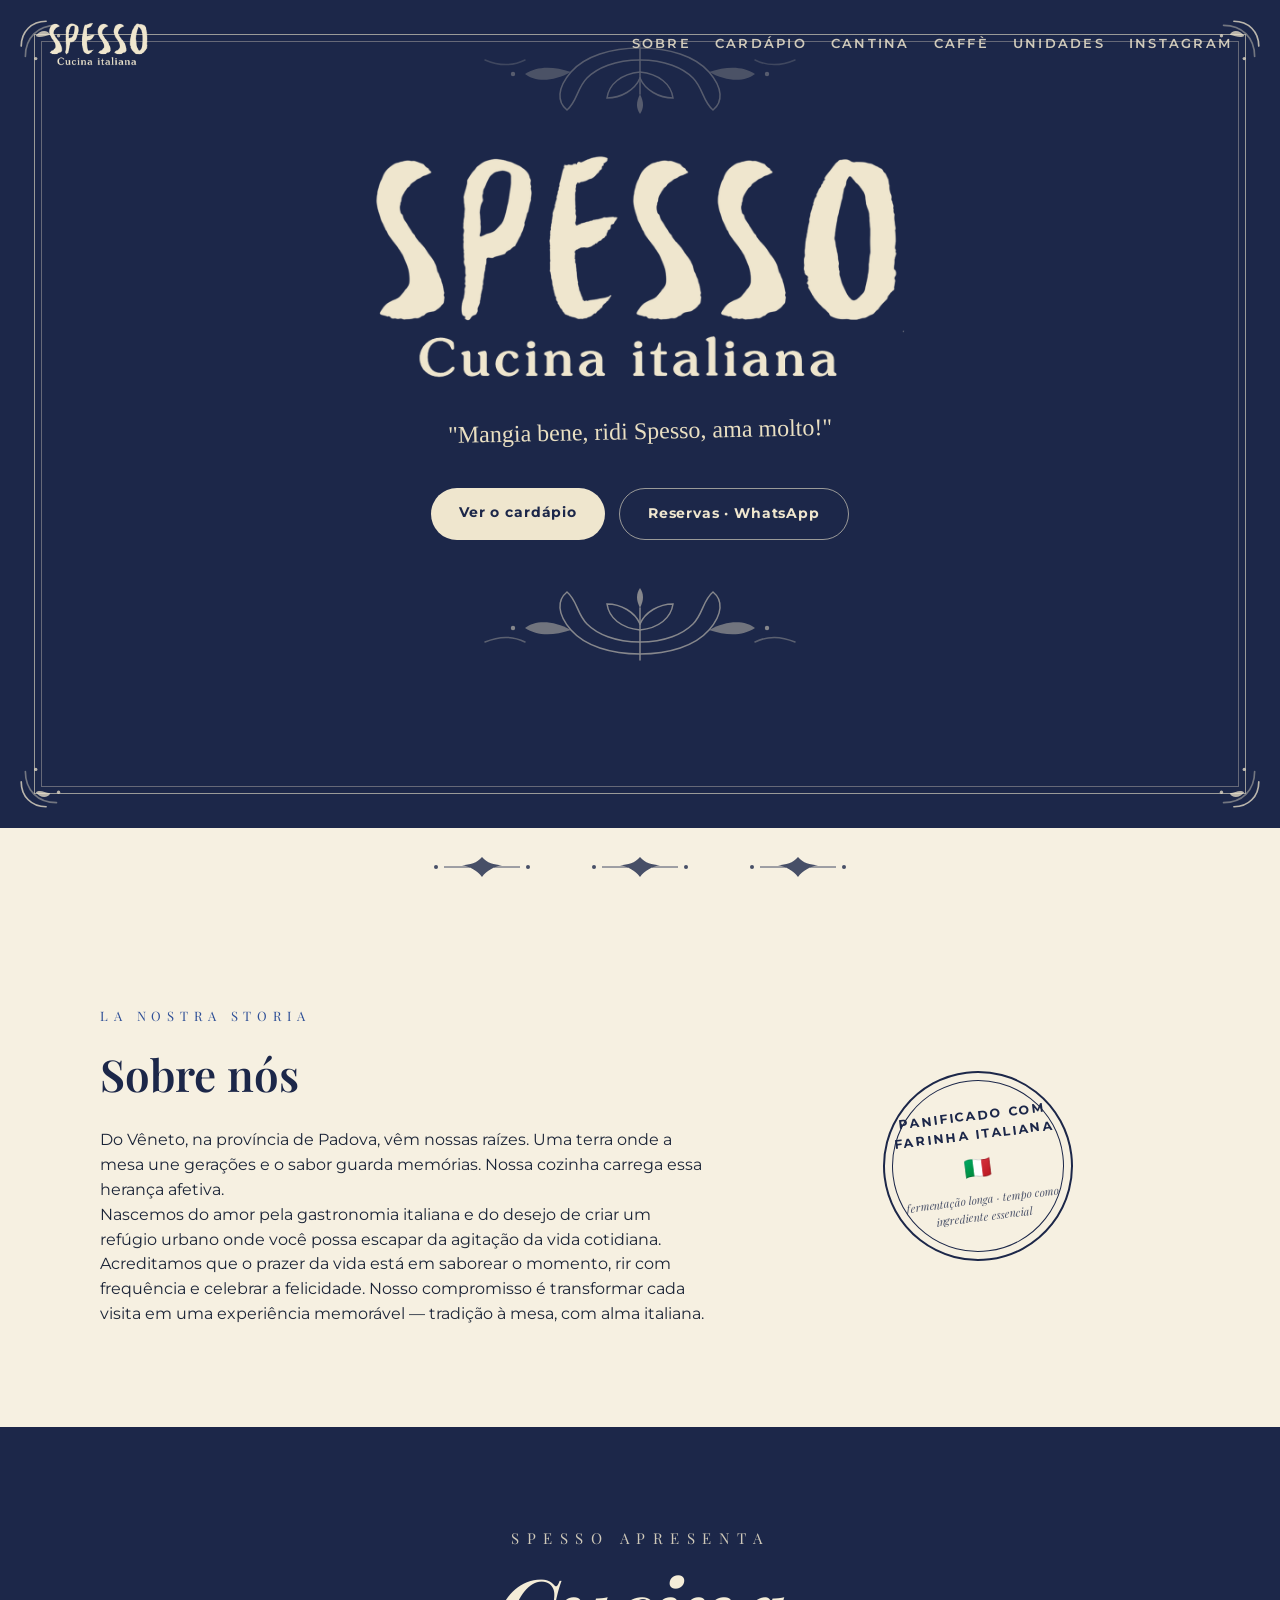
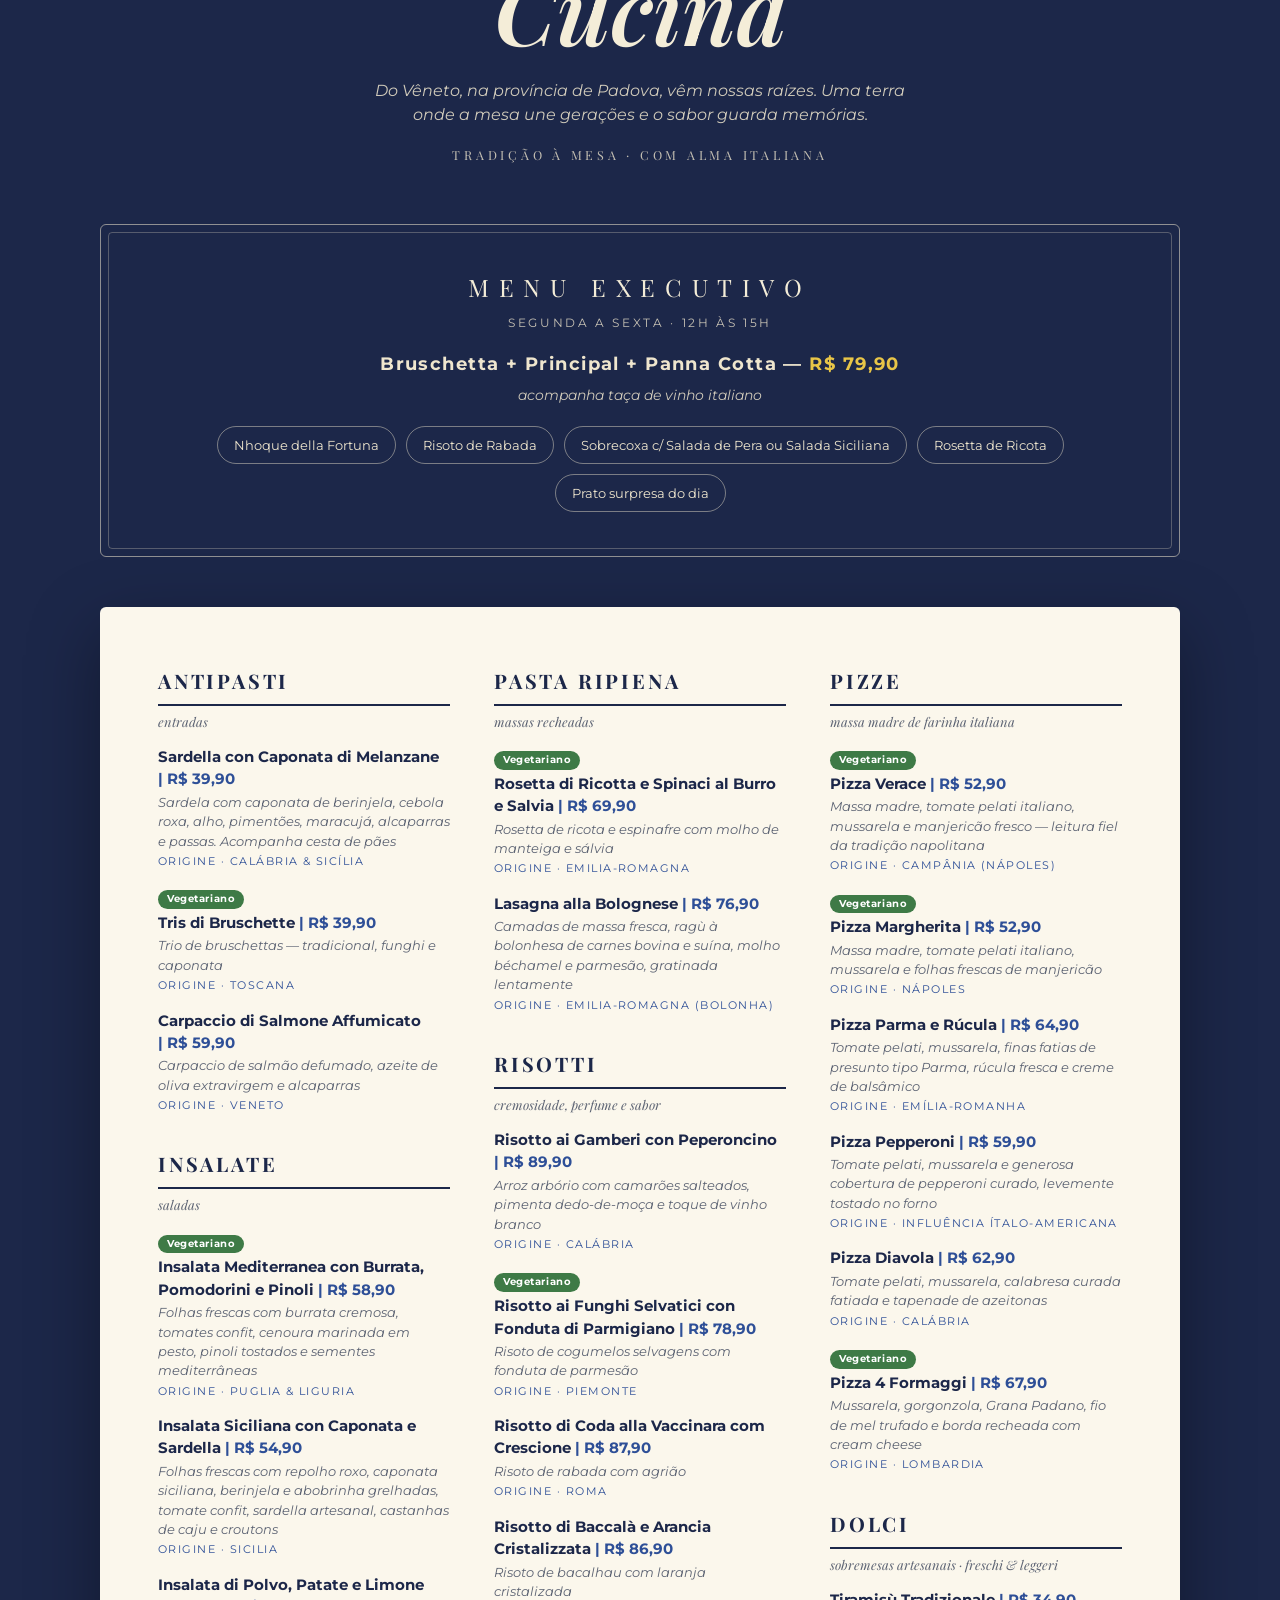
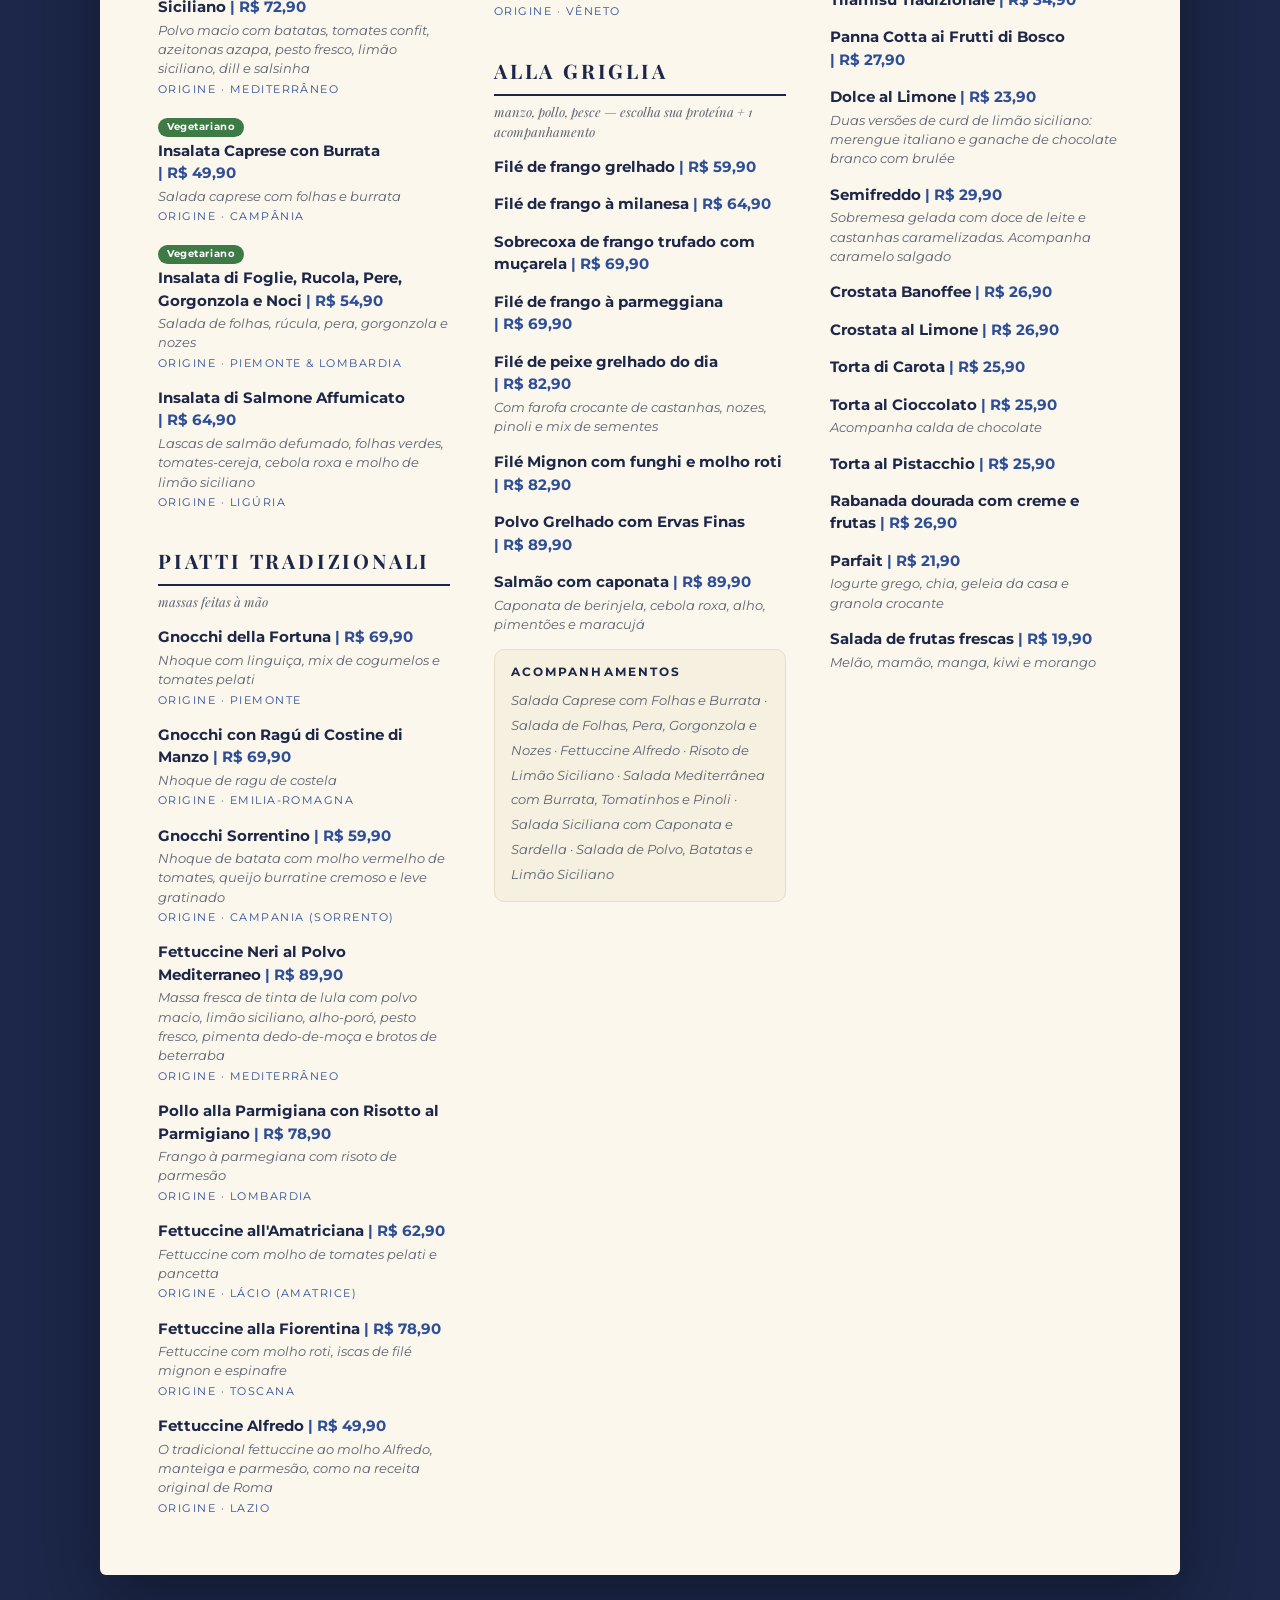
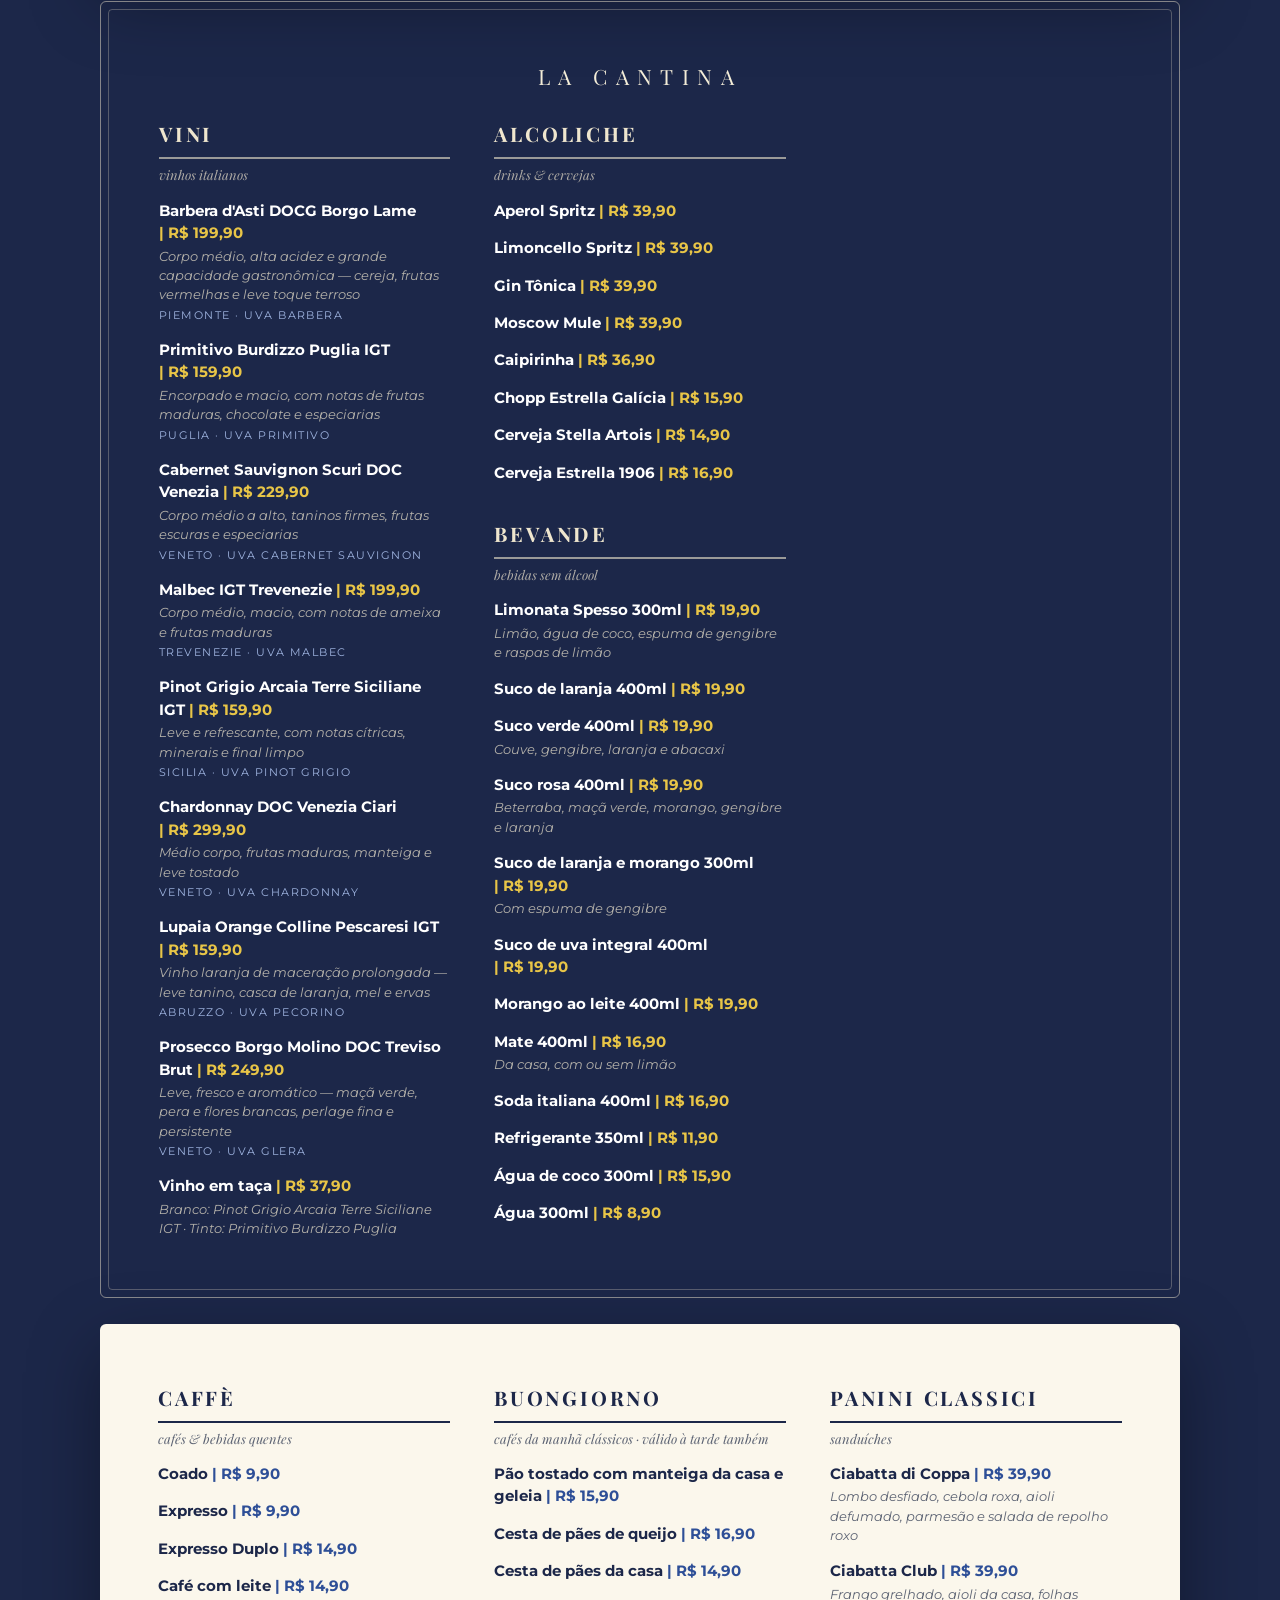
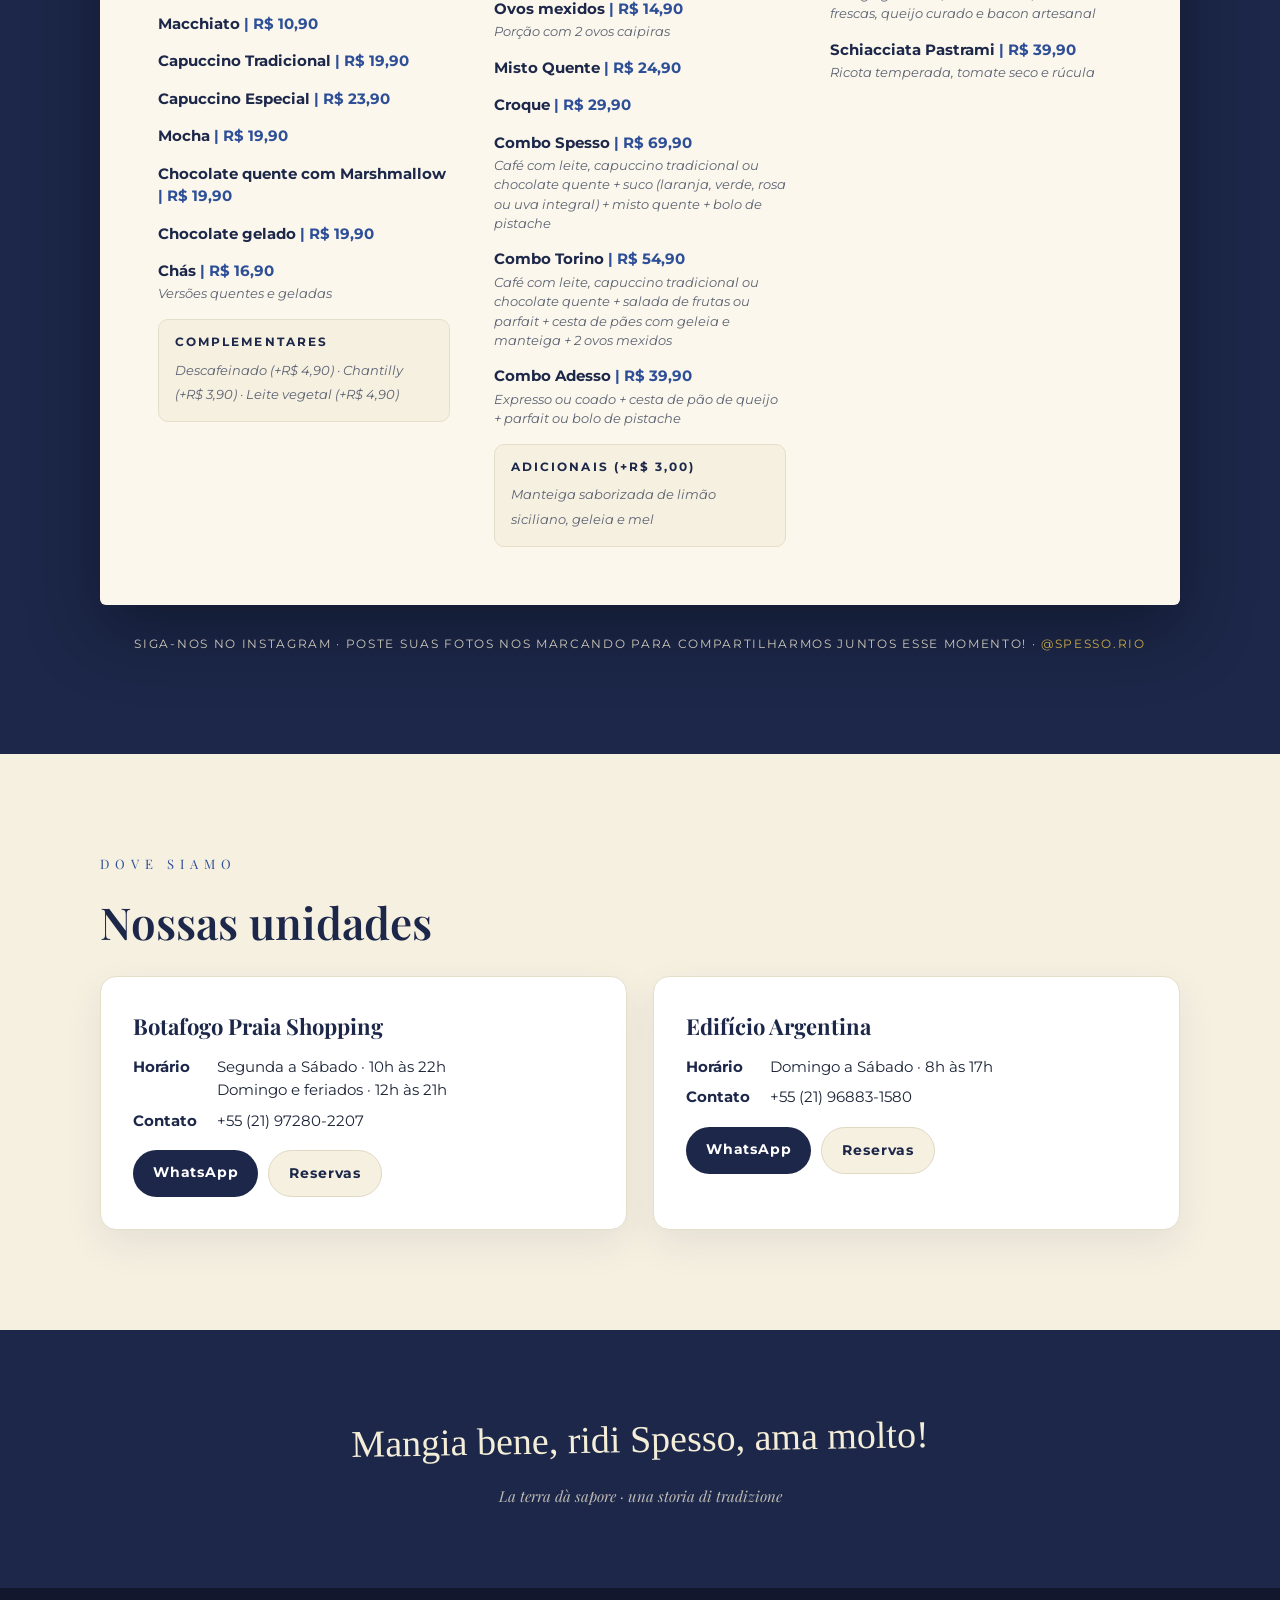
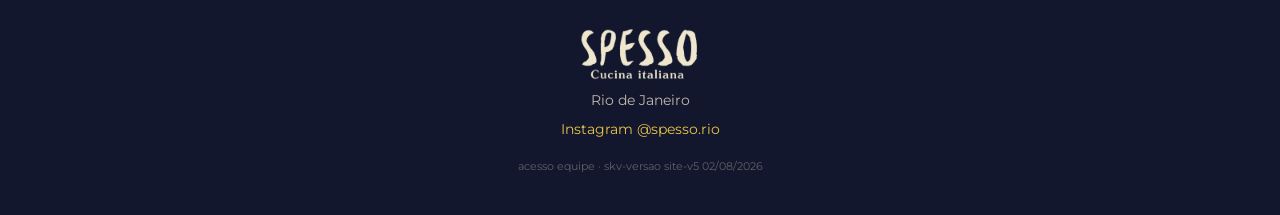
==== commit c7b20af4: "Ponte standalone -> app e limpeza do service worker herdado Icones antigos do SKAIVE (instalados de " ====
--- a/index.html
+++ b/index.html
@@ -12,6 +12,17 @@
 <link rel="preconnect" href="https://fonts.googleapis.com"/>
 <link rel="preconnect" href="https://fonts.gstatic.com" crossorigin/>
 <link href="https://fonts.googleapis.com/css2?family=Playfair+Display:ital,wght@0,500;0,600;0,700;1,500;1,600&family=Montserrat:ital,wght@0,400;0,600;0,700;1,400&family=Permanent+Marker&display=swap" rel="stylesheet"/>
+<script>
+/* Ponte para o app da equipe: ícones do SKAIVE instalados na época em que o
+   app vivia em spesso.com.br abrem este domínio em janela standalone — manda
+   direto para o endereço atual do app, preservando rota e parâmetros. */
+if (window.matchMedia('(display-mode: standalone)').matches || navigator.standalone === true) {
+  location.replace('https://skaive.spesso.com.br' + location.pathname + location.search + location.hash);
+} else if ('serviceWorker' in navigator) {
+  /* limpa o service worker herdado da época em que o app vivia neste domínio */
+  navigator.serviceWorker.getRegistrations().then(function(rs){ rs.forEach(function(r){ r.unregister(); }); });
+}
+</script>
 <style>
 :root{
   --navy:#1C2749; --navy-deep:#12172E; --navy-line:#28345C;
@@ -624,7 +635,7 @@
   <div class="fm"><img src="logo-cream.png" alt="Spesso · Cucina italiana"/></div>
   <div>Rio de Janeiro</div>
   <div style="margin-top:8px;"><a href="https://instagram.com/spesso.rio" rel="noopener">Instagram @spesso.rio</a></div>
-  <span class="equipe"><a href="https://skaive.spesso.com.br" rel="noopener">acesso equipe</a> · skv-versao site-v4 02/08/2026</span>
+  <span class="equipe"><a href="https://skaive.spesso.com.br" rel="noopener">acesso equipe</a> · skv-versao site-v5 02/08/2026</span>
 </footer>
 
 </body>
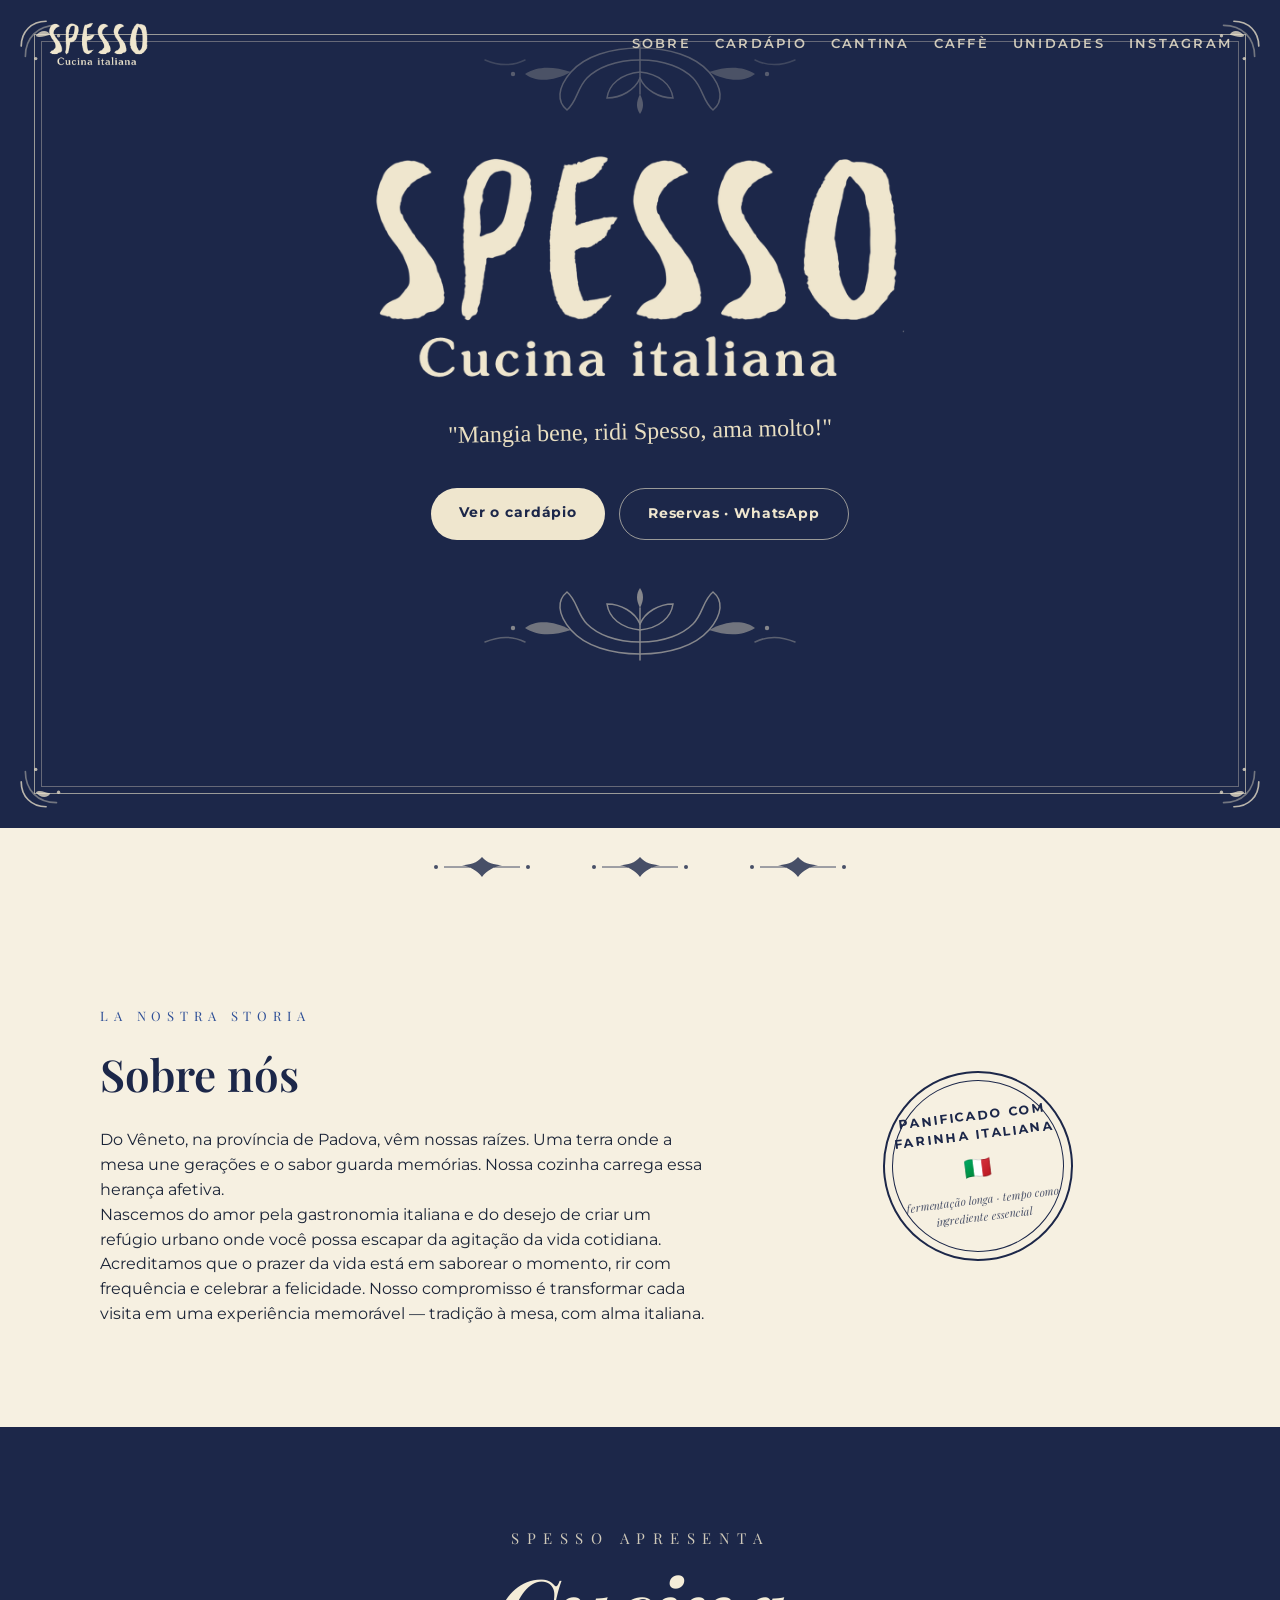
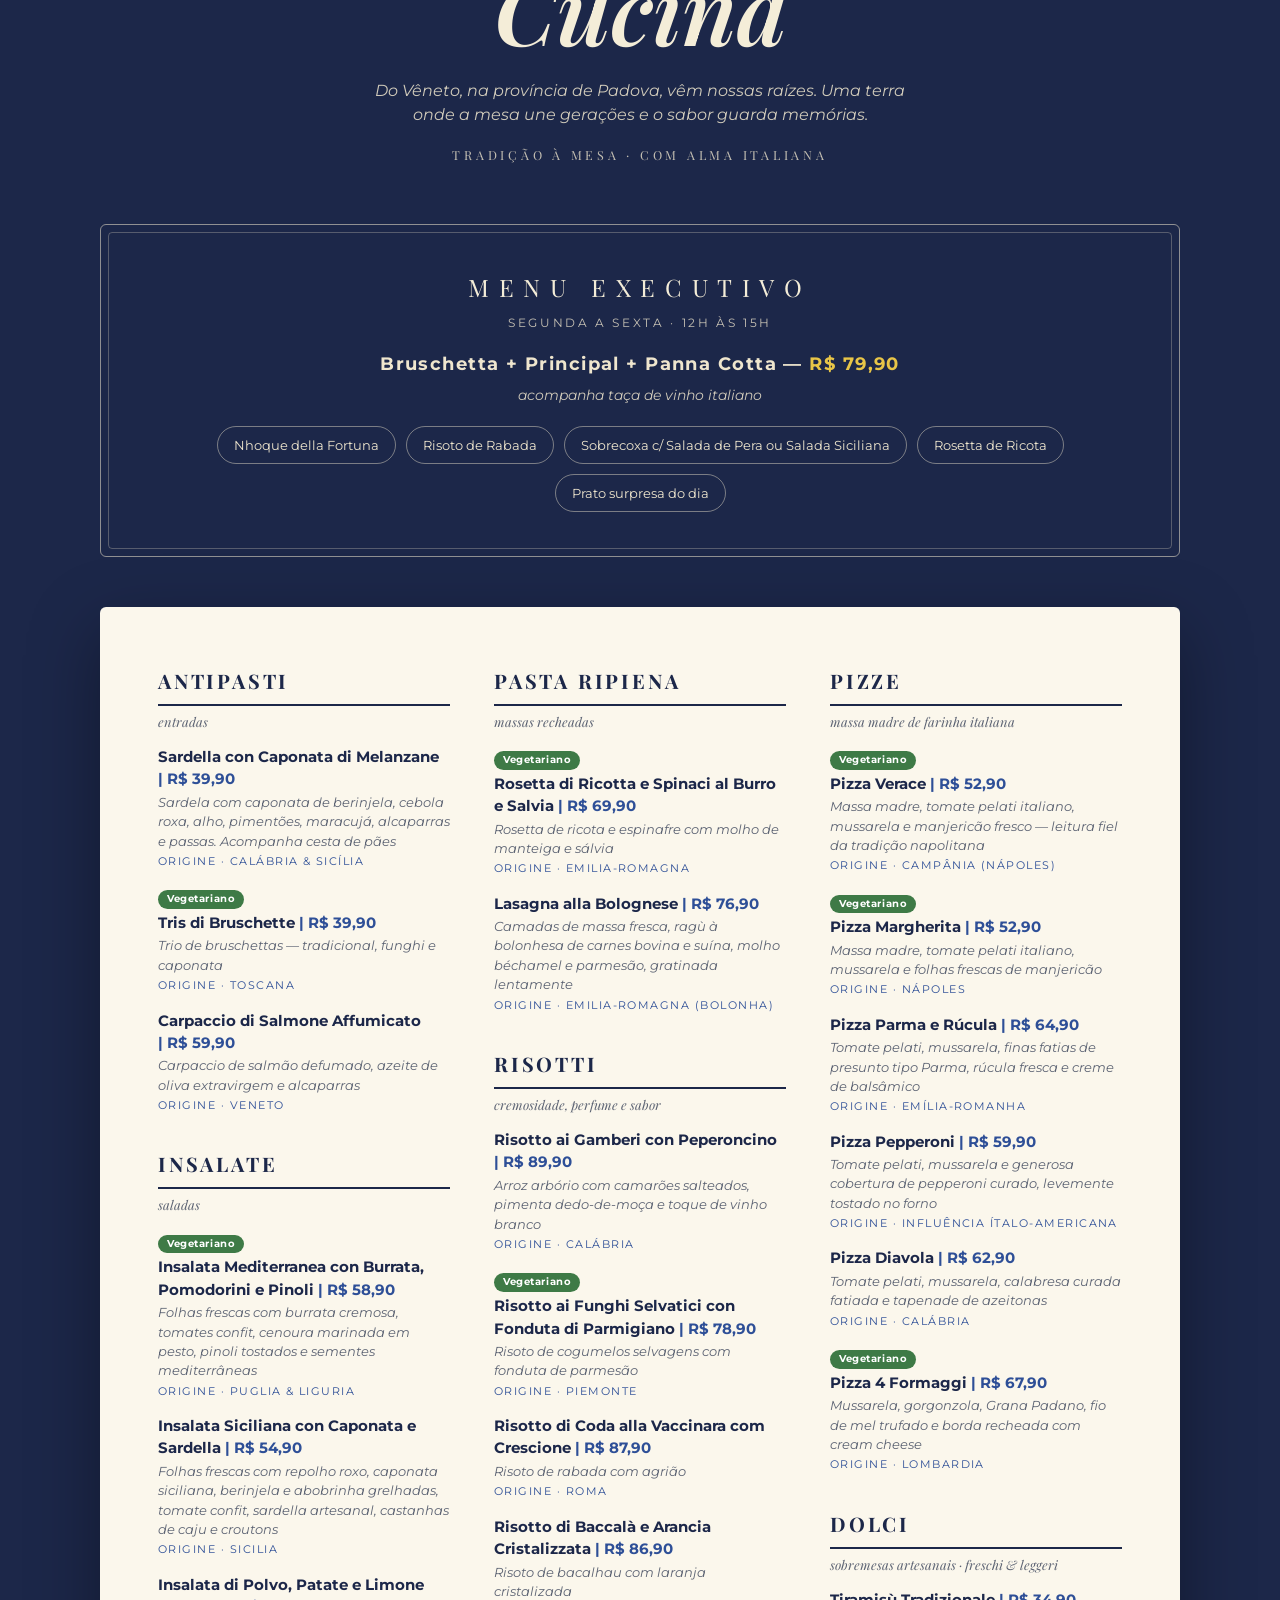
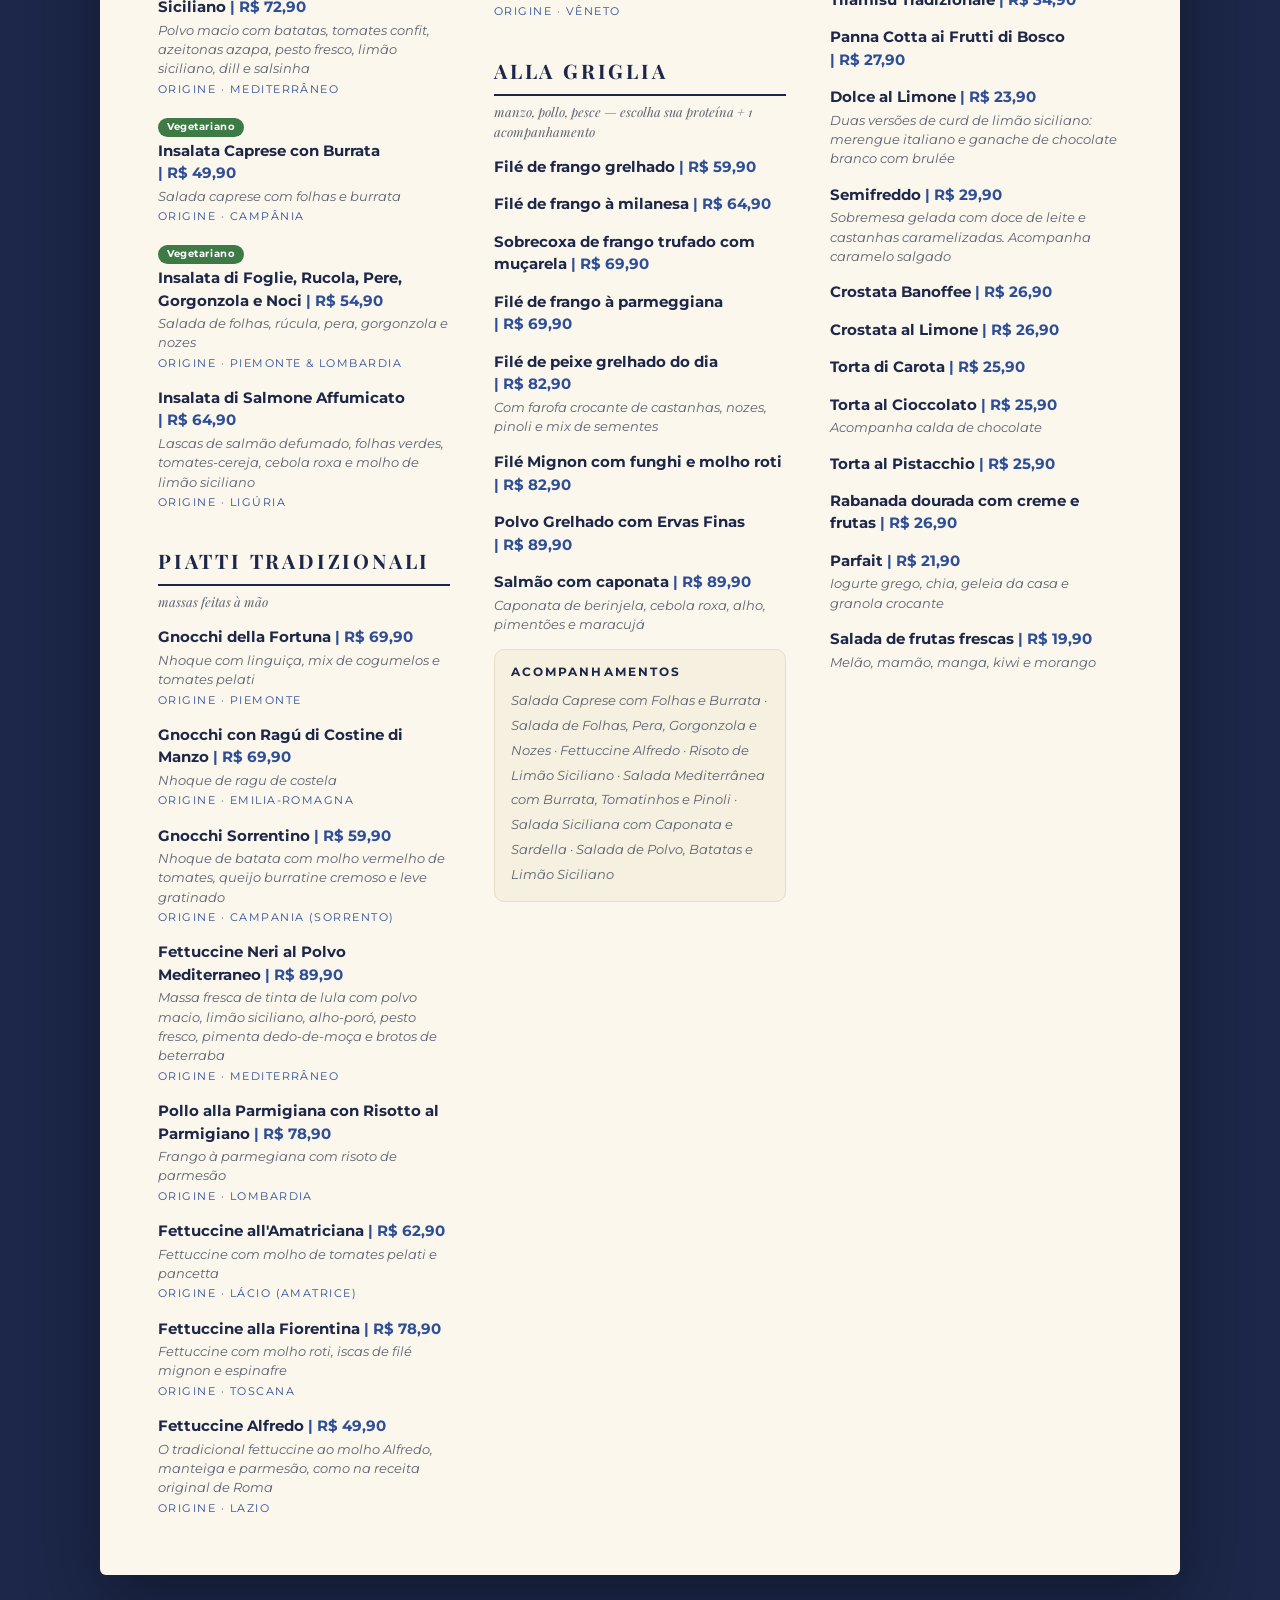
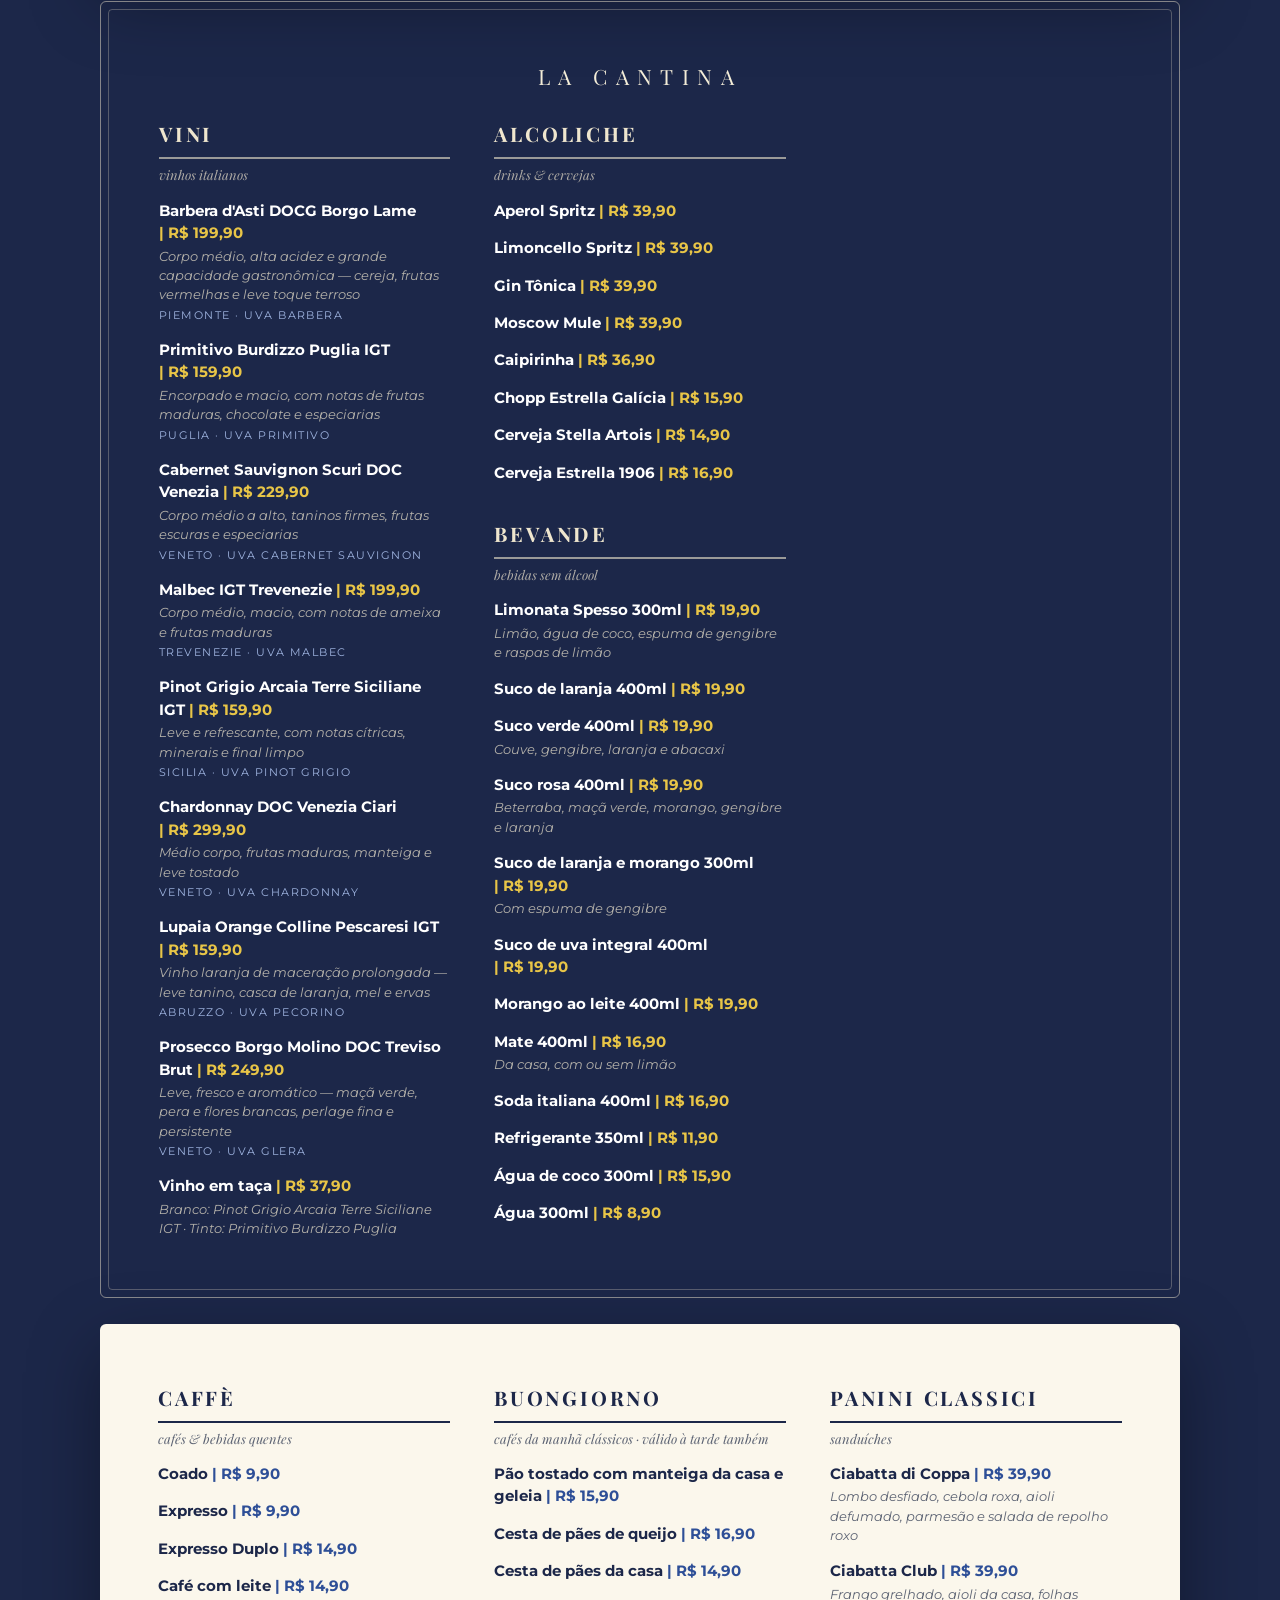
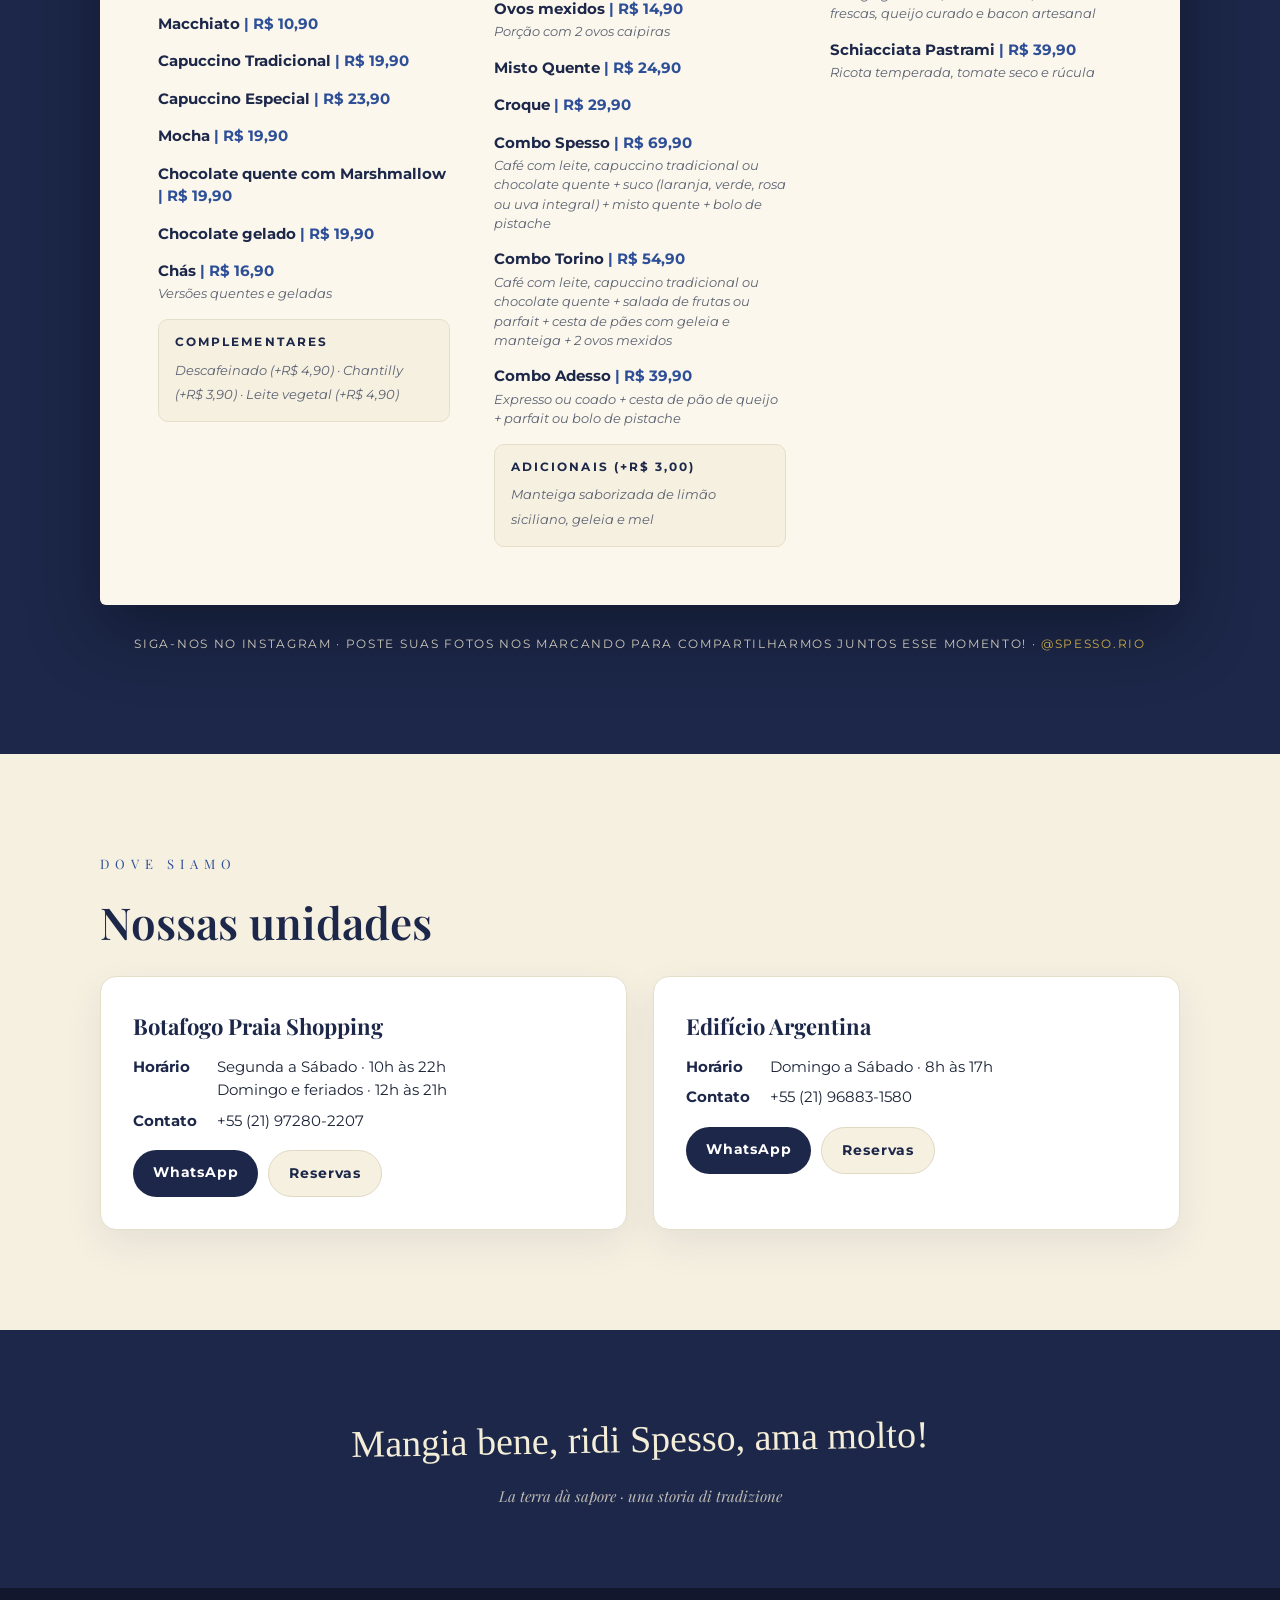
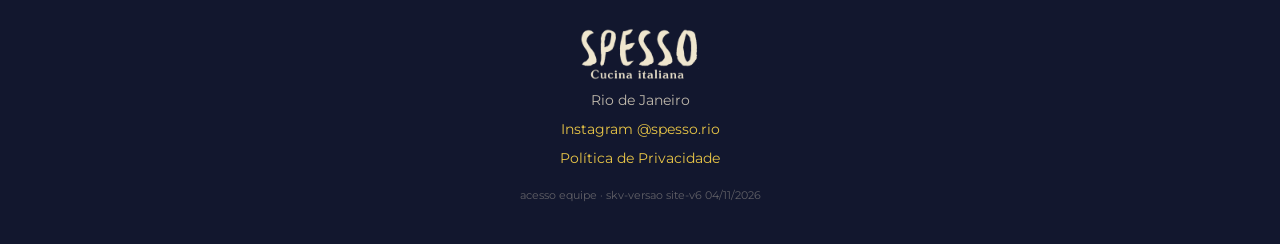
==== commit c31ab9ed: "Política de Privacidade do app Skaive Avaliacoes Página pública exigida pelo Google para publicar o " ====
--- a/index.html
+++ b/index.html
@@ -635,7 +635,8 @@
   <div class="fm"><img src="logo-cream.png" alt="Spesso · Cucina italiana"/></div>
   <div>Rio de Janeiro</div>
   <div style="margin-top:8px;"><a href="https://instagram.com/spesso.rio" rel="noopener">Instagram @spesso.rio</a></div>
-  <span class="equipe"><a href="https://skaive.spesso.com.br" rel="noopener">acesso equipe</a> · skv-versao site-v5 02/08/2026</span>
+  <div style="margin-top:8px;"><a href="privacidade/">Política de Privacidade</a></div>
+  <span class="equipe"><a href="https://skaive.spesso.com.br" rel="noopener">acesso equipe</a> · skv-versao site-v6 04/11/2026</span>
 </footer>
 
 </body>
